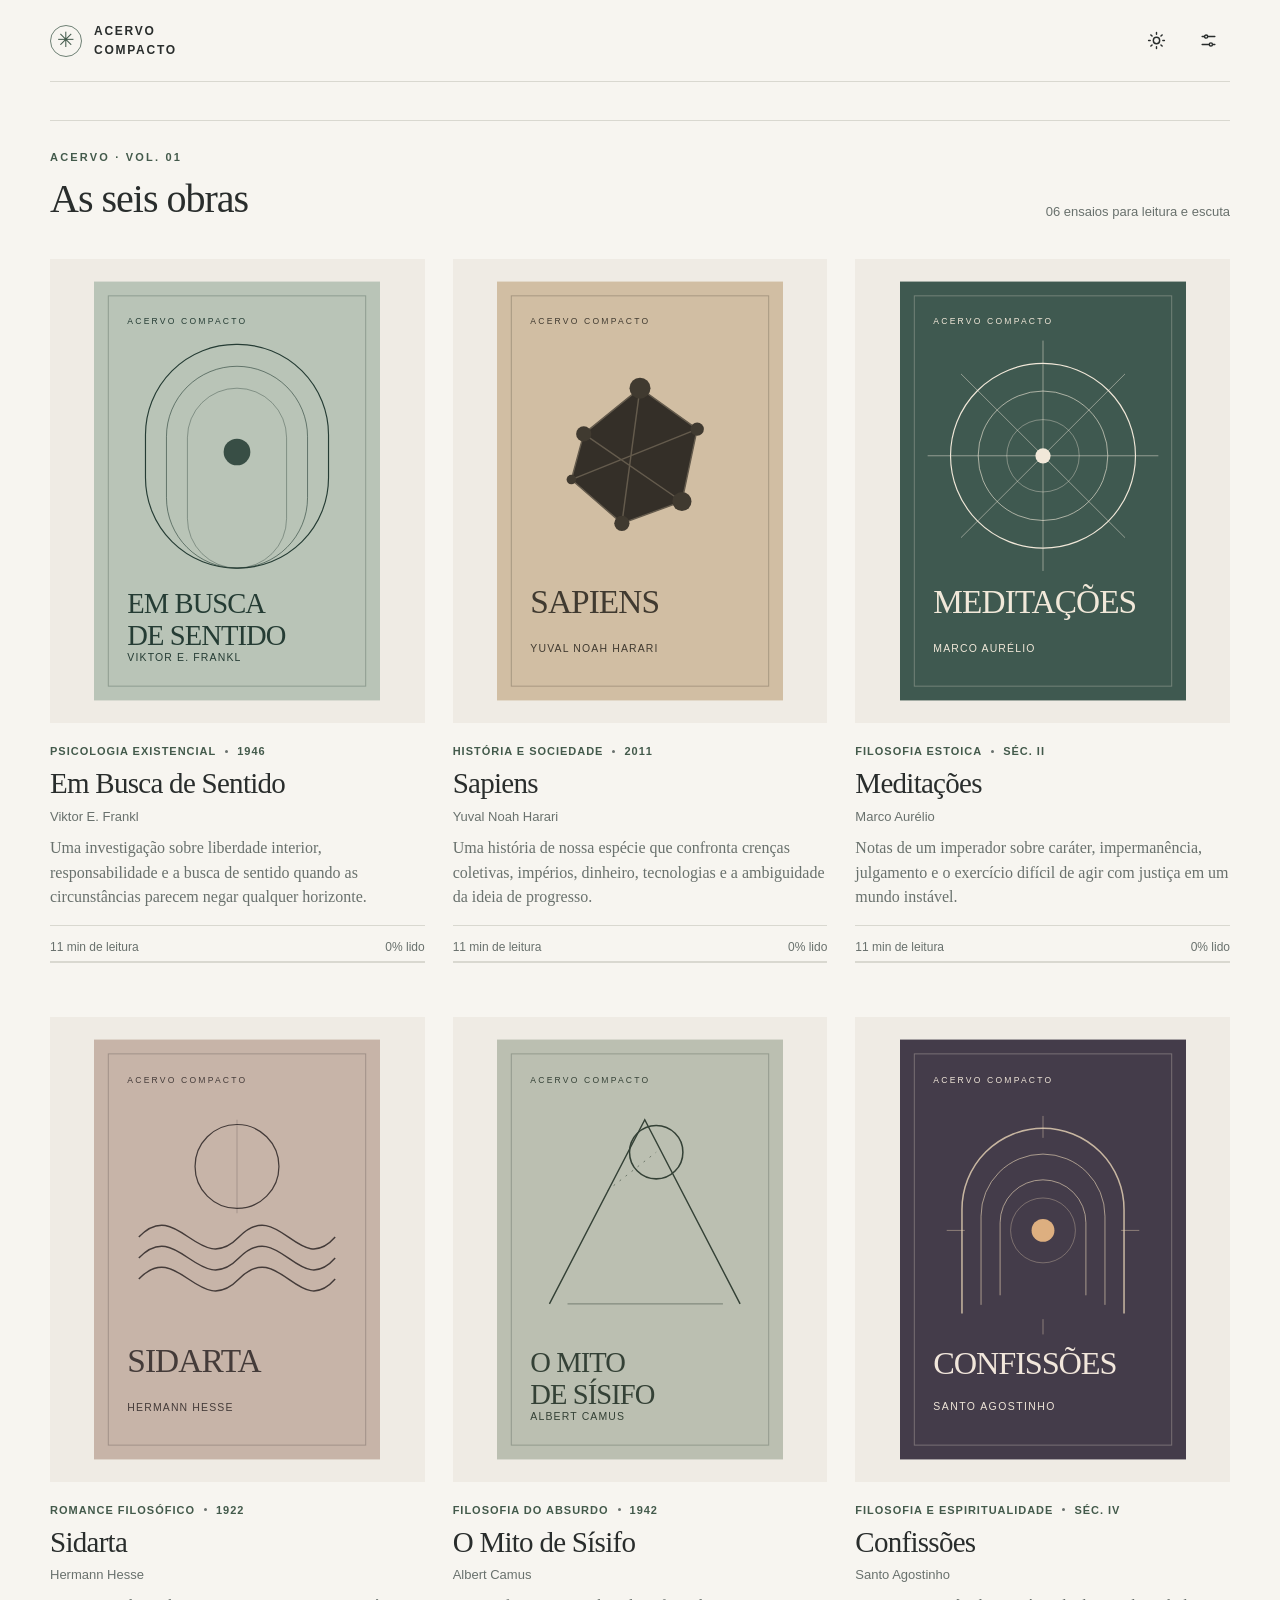
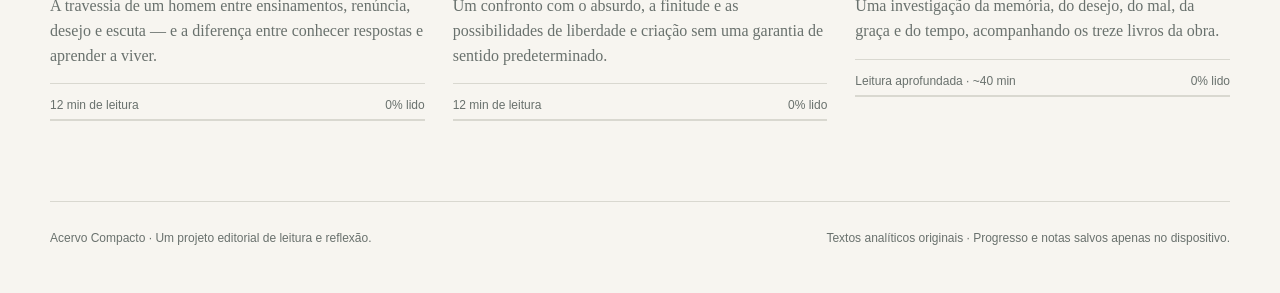
==== index.html @ a62e7714 "refactor(home): remover hero e destacar retomada de leitura" ====
<!DOCTYPE html><html lang="pt-BR"><head><meta charset="utf-8"><meta name="viewport" content="width=device-width,initial-scale=1"><meta name="color-scheme" content="light dark"><meta name="application-name" content="Acervo Compacto"><meta name="theme-color" content="#F7F5F0"><meta name="description" content="Acervo Compacto: resumos aprofundados de filosofia, psicologia e história, com narração neural e anotações pessoais."><title>Início · Acervo Compacto</title><link rel="icon" type="image/svg+xml" href="assets/images/favicon.svg"><link rel="stylesheet" href="assets/css/styles.css"><script>try{const t=JSON.parse(localStorage.getItem('biblioteca.existencia.v1.preferences')||'{}').theme;document.documentElement.dataset.theme=t==='dark'||(t!=='light'&&matchMedia('(prefers-color-scheme:dark)').matches)?'dark':'light'}catch(e){document.documentElement.dataset.theme=matchMedia('(prefers-color-scheme:dark)').matches?'dark':'light'}</script></head><body data-page="home"><a class="skip-link" href="#biblioteca">Ir para as obras</a><div class="storage-warning" role="status"></div><header class="topbar wrap ">
<a class="masthead" href="index.html" aria-label="Acervo Compacto — Início"><span class="brand-symbol" aria-hidden="true">✳</span><span class="brand-name">Acervo<br>Compacto</span></a>
<nav class="top-actions" aria-label="Ações gerais"><button type="button" class="icon-button" data-theme-toggle aria-label="Alternar tema" title="Alternar tema"><svg aria-hidden="true" viewBox="0 0 24 24" width="19" height="19" fill="none" stroke="currentColor" stroke-width="1.8" stroke-linecap="round" stroke-linejoin="round"><circle cx="12" cy="12" r="4"/><path d="M12 2v2m0 16v2M4.9 4.9l1.5 1.5m11.2 11.2 1.5 1.5M2 12h2m16 0h2M4.9 19.1l1.5-1.5M17.6 6.4l1.5-1.5"/></svg></button><button type="button" class="icon-button" data-open-settings aria-label="Preferências" title="Preferências"><svg aria-hidden="true" viewBox="0 0 24 24" width="19" height="19" fill="none" stroke="currentColor" stroke-width="1.8" stroke-linecap="round" stroke-linejoin="round"><path d="M4 7h16M4 17h16"/><circle cx="9" cy="7" r="2" fill="var(--bg)"/><circle cx="15" cy="17" r="2" fill="var(--bg)"/></svg></button></nav></header><main class="wrap home-main"><div class="continue-banner" data-continue-banner><div class="continue-copy"><span class="eyebrow">Retome de onde parou</span><strong data-continue-title></strong><span data-continue-percent></span></div><a href="index.html">Continuar leitura →</a></div><section id="biblioteca" aria-labelledby="biblioteca-heading"><div class="library-head"><div><span class="eyebrow">Acervo · Vol. 01</span><h1 id="biblioteca-heading" class="section-title">As seis obras</h1></div><span class="library-count">06 ensaios para leitura e escuta</span></div><div class="books-grid"><article class="book-card" data-book-card="em-busca-de-sentido"><a class="book-link" href="livros/em-busca-de-sentido/index.html"><div class="cover-frame"><img src="assets/images/em-busca-de-sentido.svg" alt="Representação editorial original de Em Busca de Sentido" loading="lazy" width="300" height="440"></div><div class="card-meta"><span>Psicologia existencial</span><span class="dot"></span><span>1946</span></div><h3>Em Busca de Sentido</h3><p class="book-author">Viktor E. Frankl</p><p class="book-desc">Uma investigação sobre liberdade interior, responsabilidade e a busca de sentido quando as circunstâncias parecem negar qualquer horizonte.</p></a><div class="book-footer"><span>11 min de leitura</span><span data-progress-label>0% lido</span></div><div class="progress-track" aria-hidden="true"><div class="progress-fill" data-progress-fill></div></div></article><article class="book-card" data-book-card="sapiens"><a class="book-link" href="livros/sapiens/index.html"><div class="cover-frame"><img src="assets/images/sapiens.svg" alt="Representação editorial original de Sapiens" loading="lazy" width="300" height="440"></div><div class="card-meta"><span>História e sociedade</span><span class="dot"></span><span>2011</span></div><h3>Sapiens</h3><p class="book-author">Yuval Noah Harari</p><p class="book-desc">Uma história de nossa espécie que confronta crenças coletivas, impérios, dinheiro, tecnologias e a ambiguidade da ideia de progresso.</p></a><div class="book-footer"><span>11 min de leitura</span><span data-progress-label>0% lido</span></div><div class="progress-track" aria-hidden="true"><div class="progress-fill" data-progress-fill></div></div></article><article class="book-card" data-book-card="meditacoes"><a class="book-link" href="livros/meditacoes/index.html"><div class="cover-frame"><img src="assets/images/meditacoes.svg" alt="Representação editorial original de Meditações" loading="lazy" width="300" height="440"></div><div class="card-meta"><span>Filosofia estoica</span><span class="dot"></span><span>séc. II</span></div><h3>Meditações</h3><p class="book-author">Marco Aurélio</p><p class="book-desc">Notas de um imperador sobre caráter, impermanência, julgamento e o exercício difícil de agir com justiça em um mundo instável.</p></a><div class="book-footer"><span>11 min de leitura</span><span data-progress-label>0% lido</span></div><div class="progress-track" aria-hidden="true"><div class="progress-fill" data-progress-fill></div></div></article><article class="book-card" data-book-card="sidarta"><a class="book-link" href="livros/sidarta/index.html"><div class="cover-frame"><img src="assets/images/sidarta.svg" alt="Representação editorial original de Sidarta" loading="lazy" width="300" height="440"></div><div class="card-meta"><span>Romance filosófico</span><span class="dot"></span><span>1922</span></div><h3>Sidarta</h3><p class="book-author">Hermann Hesse</p><p class="book-desc">A travessia de um homem entre ensinamentos, renúncia, desejo e escuta — e a diferença entre conhecer respostas e aprender a viver.</p></a><div class="book-footer"><span>12 min de leitura</span><span data-progress-label>0% lido</span></div><div class="progress-track" aria-hidden="true"><div class="progress-fill" data-progress-fill></div></div></article><article class="book-card" data-book-card="o-mito-de-sisifo"><a class="book-link" href="livros/o-mito-de-sisifo/index.html"><div class="cover-frame"><img src="assets/images/o-mito-de-sisifo.svg" alt="Representação editorial original de O Mito de Sísifo" loading="lazy" width="300" height="440"></div><div class="card-meta"><span>Filosofia do absurdo</span><span class="dot"></span><span>1942</span></div><h3>O Mito de Sísifo</h3><p class="book-author">Albert Camus</p><p class="book-desc">Um confronto com o absurdo, a finitude e as possibilidades de liberdade e criação sem uma garantia de sentido predeterminado.</p></a><div class="book-footer"><span>12 min de leitura</span><span data-progress-label>0% lido</span></div><div class="progress-track" aria-hidden="true"><div class="progress-fill" data-progress-fill></div></div></article><article class="book-card" data-book-card="confissoes"><a class="book-link" href="livros/confissoes/index.html"><div class="cover-frame"><img src="assets/images/confissoes.svg" alt="Capa editorial original de Confissões, de Santo Agostinho" loading="lazy" width="300" height="440"></div><div class="card-meta"><span>Filosofia e espiritualidade</span><span class="dot"></span><span>séc. IV</span></div><h3>Confissões</h3><p class="book-author">Santo Agostinho</p><p class="book-desc">Uma investigação da memória, do desejo, do mal, da graça e do tempo, acompanhando os treze livros da obra.</p></a><div class="book-footer"><span>Leitura aprofundada · ~40 min</span><span data-progress-label>0% lido</span></div><div class="progress-track" aria-hidden="true"><div class="progress-fill" data-progress-fill></div></div></article></div></section></main><footer class="site-footer wrap"><span>Acervo Compacto · Um projeto editorial de leitura e reflexão.</span><span>Textos analíticos originais · Progresso e notas salvos apenas no dispositivo.</span></footer><dialog id="settings-dialog" class="settings-dialog" aria-labelledby="settings-title"><div class="dialog-content">
<div class="dialog-head"><div><span class="eyebrow">Seu espaço de leitura</span><h2 id="settings-title">Preferências</h2></div><button class="icon-button" type="button" aria-label="Fechar preferências" data-close-settings><svg aria-hidden="true" viewBox="0 0 24 24" width="19" height="19" fill="none" stroke="currentColor" stroke-width="1.8" stroke-linecap="round" stroke-linejoin="round"><path d="M6 6l12 12M18 6 6 18"/></svg></button></div>
<div class="settings-row"><div><div class="setting-name">Aparência</div><div class="setting-help">Usar o tema do dispositivo ou escolher manualmente.</div></div><div class="segmented" aria-label="Tema"><button type="button" data-theme-choice="light" aria-pressed="false" title="Claro">☼</button><button type="button" data-theme-choice="dark" aria-pressed="false" title="Escuro">☾</button><button type="button" data-theme-choice="auto" aria-pressed="false" title="Automático">Auto</button></div></div>
<div class="settings-row"><div><div class="setting-name">Tamanho da leitura</div><div class="setting-help">Entre 16 e 26 pixels.</div></div><div class="tool-group"><button class="tool-button" type="button" data-font-down aria-label="Diminuir fonte">A−</button><span class="tool-label" data-font-current>18 px</span><button class="tool-button" type="button" data-font-up aria-label="Aumentar fonte">A+</button></div></div>
<p class="settings-footer">Progresso, notas e escolhas ficam apenas neste navegador. Não há conta, sincronização ou rastreamento.</p>
</div></dialog><div class="toast-host" aria-live="polite"></div><script type="module" src="assets/js/main.js"></script></body></html>
---- assets/css/styles.css ----
/* Biblioteca da Existência · estilos locais, sem dependências */
:root{color-scheme:light;--bg:#F7F5F0;--surface:#EFEBE4;--text:#292D2C;--muted:#69716D;--accent:#6F8175;--accent-strong:#435A4B;--line:#D9D8D0;--paper:#FBFAF7;--reader-font-size:18px;--reading-width:720px;--ui:'Inter',-apple-system,BlinkMacSystemFont,'Segoe UI',sans-serif;--serif:'Source Serif 4',Iowan Old Style,Palatino Linotype,'Book Antiqua',Georgia,serif;--safe-bottom:env(safe-area-inset-bottom,0px)}
:root[data-theme='dark']{color-scheme:dark;--bg:#1D2221;--surface:#292F2D;--text:#E6E3DC;--muted:#A4AEA8;--accent:#A3B9AA;--accent-strong:#C0D1C5;--line:#3B4541;--paper:#252B29}
*,*::before,*::after{box-sizing:border-box}html{scroll-behavior:smooth;scroll-padding-top:88px}body{margin:0;background:var(--bg);color:var(--text);font-family:var(--ui);-webkit-font-smoothing:antialiased;min-height:100vh}button,input,select,textarea{font:inherit}button{cursor:pointer}a{color:inherit}button:disabled{opacity:.38;cursor:not-allowed}::selection{background:color-mix(in srgb,var(--accent) 34%,transparent)}:focus-visible{outline:3px solid var(--accent-strong);outline-offset:3px}button:focus:not(:focus-visible),a:focus:not(:focus-visible){outline:none}svg{display:block;max-width:100%}
.skip-link{position:absolute;top:-100px;left:16px;z-index:50;background:var(--text);color:var(--bg);padding:12px 16px}.skip-link:focus{top:12px}
.wrap{width:min(1180px,calc(100% - 64px));margin:0 auto}.topbar{height:82px;border-bottom:1px solid var(--line);display:flex;align-items:center;justify-content:space-between;gap:18px}.masthead{display:inline-flex;align-items:center;gap:12px;text-decoration:none;min-width:0}.brand-symbol{width:32px;height:32px;border:1px solid var(--accent);border-radius:50%;display:grid;place-items:center;color:var(--accent-strong);font:normal 21px/1 var(--serif);flex:none}.brand-name{font-size:12px;font-weight:650;letter-spacing:.145em;line-height:1.55;text-transform:uppercase}.top-actions{display:flex;align-items:center;gap:9px}.icon-button,.text-button{border:1px solid transparent;background:transparent;color:var(--text);border-radius:4px;display:inline-flex;align-items:center;justify-content:center;gap:7px;min-height:42px;padding:8px 11px}.icon-button:hover,.text-button:hover{background:var(--surface)}.icon-button svg,.text-button svg{width:19px;height:19px;stroke:currentColor;fill:none;stroke-width:1.8;stroke-linecap:round;stroke-linejoin:round}.text-button{font-size:13px;text-decoration:none}.sr-only{position:absolute;width:1px;height:1px;padding:0;margin:-1px;overflow:hidden;clip:rect(0,0,0,0);white-space:nowrap;border:0}
.eyebrow{display:inline-block;color:var(--accent-strong);font-size:11px;line-height:1.4;text-transform:uppercase;letter-spacing:.2em;font-weight:700}.home-main{padding-top:38px}.library-head{display:flex;align-items:end;justify-content:space-between;gap:20px;border-top:1px solid var(--line);padding-top:26px;margin-bottom:36px}.section-title{font:400 40px/1.16 var(--serif);letter-spacing:-.025em;margin:11px 0 0}.library-count{color:var(--muted);font-size:13px;padding-bottom:4px}.books-grid{display:grid;grid-template-columns:repeat(3,minmax(0,1fr));gap:54px 28px;padding-bottom:80px}.book-card{min-width:0}.book-link{display:block;text-decoration:none}.cover-frame{aspect-ratio:5/6.2;background:var(--surface);padding:22px;overflow:hidden}.cover-frame img{width:100%;height:100%;object-fit:contain;transition:transform .28s ease}.book-link:hover .cover-frame img{transform:translateY(-4px)}.card-meta{display:flex;align-items:center;gap:9px;flex-wrap:wrap;color:var(--accent-strong);font-size:11px;letter-spacing:.09em;text-transform:uppercase;font-weight:650;margin:22px 0 9px}.card-meta .dot{width:3px;height:3px;border-radius:50%;background:var(--muted)}.book-card h3{font:400 29px/1.22 var(--serif);letter-spacing:-.025em;margin:0 0 7px}.book-author{font-size:13px;color:var(--muted);margin:0 0 12px}.book-desc{font:400 16px/1.55 var(--serif);color:var(--muted);margin:0 0 15px}.book-footer{display:flex;align-items:center;justify-content:space-between;gap:12px;padding-top:14px;border-top:1px solid var(--line);font-size:12px;color:var(--muted)}.progress-track{height:2px;background:var(--line);width:100%;margin:7px 0 0;overflow:hidden}.progress-fill{height:100%;width:0;background:var(--accent-strong);transition:width .15s linear}.continue-banner{display:none;align-items:center;gap:18px;background:var(--surface);padding:18px 20px;margin-bottom:48px;border-left:2px solid var(--accent)}.continue-banner.show{display:flex}.continue-copy{flex:1;font-size:13px;line-height:1.5}.continue-copy strong{display:block;font-weight:650;font-size:14px}.continue-banner a,.small-link{color:var(--accent-strong);font-size:12px;font-weight:700;text-decoration:none;border-bottom:1px solid currentColor;padding-bottom:3px}.continue-banner a:hover,.small-link:hover{color:var(--text)}.site-footer{border-top:1px solid var(--line);padding:26px 0 44px;display:flex;justify-content:space-between;gap:20px;color:var(--muted);font-size:12px;line-height:1.7}
/* Reader */
.reading-meter{position:fixed;top:0;left:0;width:100%;height:3px;background:transparent;z-index:40;pointer-events:none}.reading-meter>span{height:100%;width:0;display:block;background:var(--accent-strong)}.reader-header{height:75px}.reader-shell{display:grid;grid-template-columns:minmax(190px,220px) minmax(0,720px) minmax(120px,158px);gap:clamp(20px,2.3vw,35px);justify-content:space-between;align-items:start;padding-top:56px}.reader-sidebar{grid-column:1;grid-row:1;position:sticky;top:42px;max-height:calc(100vh - 80px);overflow:auto;padding-right:12px;scrollbar-width:thin}.toc-title{font-weight:700;text-transform:uppercase;color:var(--muted);letter-spacing:.15em;font-size:10px;margin:0 0 17px}.toc-list{list-style:none;margin:0;padding:0;border-left:1px solid var(--line)}.toc-list a{display:block;text-decoration:none;color:var(--muted);font-size:12px;line-height:1.5;padding:9px 10px 9px 15px;margin-left:-1px;border-left:2px solid transparent;transition:color .15s,border-color .15s}.toc-list a:hover,.toc-list a[aria-current='location']{color:var(--text);border-left-color:var(--accent-strong)}.chapter-no{opacity:.65;margin-right:7px}.reader-tools{grid-column:3;grid-row:1;position:sticky;top:40px;display:grid;gap:18px;justify-items:stretch}.tool-group{display:flex;align-items:center;justify-content:space-between;gap:8px}.tool-label{color:var(--muted);font-size:11px;letter-spacing:.08em;text-transform:uppercase}.tool-button{border:1px solid var(--line);background:transparent;border-radius:4px;color:var(--text);min-width:42px;min-height:40px;font-size:13px}.tool-button:hover{background:var(--surface)}.tool-button:disabled{opacity:.3}.tool-note{color:var(--muted);font-size:11px;line-height:1.6}.reader-main{grid-column:2;grid-row:1;min-width:0}.book-intro{border-bottom:1px solid var(--line);padding:6px 0 55px;margin-bottom:65px}.book-intro .eyebrow{margin-bottom:23px}.book-intro h1{font:400 clamp(48px,5.2vw,77px)/1.08 var(--serif);letter-spacing:-.046em;margin:0 0 22px}.book-intro .subtitle{font:italic 24px/1.5 var(--serif);color:var(--accent-strong);margin:0 0 25px}.intro-meta{display:flex;gap:17px;flex-wrap:wrap;color:var(--muted);font-size:12px}.intro-meta span+span:before{content:'·';margin-right:17px;color:var(--accent)}.intro-lede{font:400 20px/1.77 var(--serif);margin:32px 0 0;max-width:650px}.resume-alert{display:none;align-items:center;gap:11px;flex-wrap:wrap;margin-top:28px;padding:12px 14px;border:1px solid var(--line);color:var(--muted);font-size:12px}.resume-alert.show{display:flex}.resume-alert strong{color:var(--text)}.mobile-toc{display:none;margin:0 0 46px;border:1px solid var(--line);background:var(--paper)}.mobile-toc summary{cursor:pointer;padding:15px 17px;font-size:13px;font-weight:600}.mobile-toc .toc-list{margin:0 16px 17px}.reading-section{scroll-margin-top:75px;margin:0 0 75px}.reading-section .section-top{display:flex;align-items:center;gap:15px;margin-bottom:19px}.section-index{font:500 11px var(--ui);color:var(--accent-strong);letter-spacing:.1em}.section-rule{height:1px;background:var(--line);flex:1}.reading-section h2{font:400 clamp(31px,4vw,43px)/1.18 var(--serif);letter-spacing:-.035em;margin:0 0 27px}.reading-body{font:400 var(--reader-font-size)/1.77 var(--serif);overflow-wrap:break-word}.reading-body p{margin:0 0 1.48em}.reading-body em{font-style:italic}.reading-body strong{font-weight:700}.reading-body ul,.reading-body ol{padding-left:1.25em;margin:0 0 1.6em}.reading-body li{margin:0 0 .85em;padding-left:.18em}.reading-body blockquote{margin:28px 0;padding:4px 0 4px 19px;border-left:2px solid var(--accent);font-style:italic;color:var(--muted)}.reading-body .takeaway{padding:24px 26px;background:var(--surface);margin:30px 0 0;border-left:2px solid var(--accent);font-style:italic}.reading-body [data-readable].spoken{background:color-mix(in srgb,var(--accent) 15%,transparent);border-radius:3px;box-decoration-break:clone;-webkit-box-decoration-break:clone}.reading-body [data-readable]{transition:background .15s}.reading-body .reflection-kicker{font:700 11px/1.5 var(--ui);letter-spacing:.12em;text-transform:uppercase;color:var(--accent-strong)}.reading-body .qa-list li{padding-bottom:.5em;border-bottom:1px solid var(--line)}.reading-body .ideas-list li::marker{color:var(--accent-strong)}.section-nav{display:flex;align-items:center;justify-content:space-between;gap:14px;border-top:1px solid var(--line);padding:16px 0;font-size:13px}.section-nav a{color:var(--accent-strong);text-decoration:none;max-width:48%;line-height:1.6}.section-nav a:hover{text-decoration:underline}.section-nav a:last-child{text-align:right;margin-left:auto}.reflections{background:var(--surface);padding:24px 28px;margin:30px 0 50px}.reflections label{display:block;font-weight:700;font-size:14px;margin-bottom:6px}.reflections p{font-size:12px;color:var(--muted);line-height:1.65;margin:0 0 15px}.reflections textarea{width:100%;min-height:190px;resize:vertical;padding:15px;color:var(--text);background:var(--paper);border:1px solid var(--line);font:400 16px/1.6 var(--serif)}.notes-footer{display:flex;justify-content:space-between;align-items:center;gap:12px;margin-top:11px;color:var(--muted);font-size:11px}.notes-footer button{border:0;background:transparent;color:var(--accent-strong);font-weight:700;padding:6px 0}.reader-end{padding:0 0 120px}.reader-end a{font-size:13px;color:var(--accent-strong)}
/* Player */
.audio-player{display:none;position:fixed;z-index:35;left:0;right:0;bottom:0;background:var(--paper);border-top:1px solid var(--line);box-shadow:0 -7px 28px #0000000c;padding:13px max(30px,calc((100vw - 1180px)/2)) calc(13px + var(--safe-bottom))}.audio-player.active{display:block}.player-layout{display:grid;grid-template-columns:minmax(190px,1fr) auto minmax(235px,1fr);gap:24px;align-items:center}.player-info{min-width:0}.player-book{font-size:12px;font-weight:700;overflow:hidden;text-overflow:ellipsis;white-space:nowrap}.player-chapter{font-size:11px;color:var(--muted);overflow:hidden;text-overflow:ellipsis;white-space:nowrap;margin-top:4px}.player-buttons{display:flex;align-items:center;gap:5px}.player-buttons button{min-width:39px;min-height:39px;border:1px solid transparent;background:transparent;color:var(--text);display:grid;place-items:center;border-radius:50%}.player-buttons button:hover{background:var(--surface)}.player-buttons button.primary{background:var(--accent-strong);color:var(--bg)}.player-buttons svg{width:19px;height:19px;fill:none;stroke:currentColor;stroke-width:1.8;stroke-linecap:round;stroke-linejoin:round}.player-controls{display:flex;align-items:center;justify-content:end;gap:10px}.player-controls select{max-width:160px;min-width:0;width:100%;height:35px;padding:4px 7px;border:1px solid var(--line);background:var(--bg);color:var(--text);border-radius:3px;font-size:11px}.player-controls label{font-size:11px;color:var(--muted)}.player-controls #speech-rate{width:75px;flex:none}.voice-message{color:var(--muted);font-size:12px;line-height:1.4;margin-top:8px;display:none}.voice-message:not(:empty){display:block}.speech-launch{display:flex;align-items:center;gap:9px;flex-wrap:wrap;margin:28px 0 0}.solid-action,.outline-action{display:inline-flex;align-items:center;justify-content:center;gap:8px;min-height:44px;border-radius:3px;padding:10px 16px;font-size:12px;letter-spacing:.025em;font-weight:650}.solid-action{background:var(--accent-strong);border:1px solid var(--accent-strong);color:var(--bg)}.solid-action:hover{filter:brightness(.93)}.outline-action{background:transparent;border:1px solid var(--line);color:var(--text)}.outline-action:hover{background:var(--surface)}.speech-launch .voice-hint{font-size:11px;color:var(--muted)}.reset-progress{font-size:12px;color:var(--muted);border:0;background:none;padding:8px 0;text-decoration:underline;text-decoration-color:var(--line);text-underline-offset:4px}
/* Modal, messages */
.settings-dialog{padding:0;width:min(430px,calc(100% - 30px));border:1px solid var(--line);background:var(--paper);color:var(--text);box-shadow:0 16px 70px #0004}.settings-dialog::backdrop{background:#1118}.dialog-content{padding:30px}.dialog-head{display:flex;justify-content:space-between;align-items:start;gap:15px;border-bottom:1px solid var(--line);padding-bottom:19px;margin-bottom:21px}.dialog-head h2{font:400 30px var(--serif);margin:6px 0 0}.settings-row{padding:12px 0;display:flex;align-items:center;justify-content:space-between;gap:12px;border-bottom:1px solid var(--line)}.settings-row .setting-name{font-size:13px;font-weight:600}.settings-row .setting-help{font-size:11px;color:var(--muted);margin-top:5px;line-height:1.5}.segmented{display:flex;border:1px solid var(--line);padding:2px;border-radius:3px}.segmented button{border:0;background:transparent;color:var(--muted);min-width:38px;padding:8px;font-size:12px}.segmented button[aria-pressed='true']{background:var(--accent-strong);color:var(--bg)}.settings-footer{font-size:11px;line-height:1.6;color:var(--muted);margin:18px 0 0}.toast{position:fixed;bottom:20px;left:50%;transform:translateX(-50%);background:var(--text);color:var(--bg);padding:12px 17px;font-size:12px;z-index:60;box-shadow:0 5px 16px #0002;max-width:calc(100% - 30px)}body:has(.audio-player.active) .toast{bottom:120px}.storage-warning{display:none;background:var(--surface);border-bottom:1px solid var(--line);padding:9px 24px;text-align:center;font-size:12px;color:var(--text)}.storage-warning.show{display:block}
@media(max-width:1120px){.reader-shell{grid-template-columns:192px minmax(0,720px);gap:32px}.reader-tools{grid-column:2;grid-row:1;position:static;display:flex;align-items:center;justify-content:space-between;border-bottom:1px solid var(--line);padding-bottom:14px;margin-top:-20px}.reader-main{grid-column:2;grid-row:2}.reader-sidebar{grid-column:1;grid-row:2}.tool-group{justify-content:start}.tool-note{display:none}.player-layout{grid-template-columns:minmax(130px,1fr) auto minmax(190px,1fr)}}
@media(max-width:780px){.home-main{padding-top:26px}.wrap{width:min(100% - 36px,610px)}.topbar{height:72px}.library-head{margin-bottom:23px}.books-grid{grid-template-columns:repeat(2,minmax(0,1fr));gap:40px 18px}.cover-frame{padding:13px}.book-card h3{font-size:24px}.book-desc{font-size:15px}.reader-shell{display:block;padding-top:25px}.reader-sidebar{display:none}.reader-tools{margin:0 0 40px;display:flex;justify-content:space-between;flex-wrap:wrap}.reader-main{display:block}.mobile-toc{display:block}.book-intro{margin-bottom:43px;padding-bottom:43px}.reading-section{margin-bottom:57px}.site-footer{padding-bottom:105px}.player-layout{grid-template-columns:1fr auto;gap:8px 15px}.player-controls{grid-column:1/-1;justify-content:start}.audio-player{padding:10px 18px calc(11px + var(--safe-bottom))}.voice-message{margin:6px 0 0}.reader-end{padding-bottom:220px}}
@media(max-width:500px){.brand-name{font-size:10px}.top-actions{gap:0}.hide-small{display:none}.books-grid{grid-template-columns:1fr;gap:35px}.cover-frame{aspect-ratio:1.3;padding:16px}.cover-frame img{object-fit:contain}.book-footer{margin-top:6px}.book-card h3{font-size:28px}.book-desc{max-width:450px}.section-title{font-size:33px}.library-count{font-size:11px}.continue-banner{align-items:start}.reader-tools{justify-content:start;gap:12px}.book-intro h1{font-size:51px}.book-intro .subtitle{font-size:21px}.intro-lede{font-size:19px}.reading-section h2{font-size:32px}.reflections{padding:18px 17px}.player-info{min-width:0}.player-buttons{gap:0}.player-buttons button{min-width:36px;min-height:36px}.player-controls{flex-wrap:wrap;gap:7px}.audio-player{padding:9px 12px calc(10px + var(--safe-bottom))}.site-footer{display:block}.site-footer span{display:block;margin-bottom:7px}}
@media(prefers-reduced-motion:reduce){html{scroll-behavior:auto}*,*::before,*::after{scroll-behavior:auto!important;transition:none!important;animation:none!important}}

/* Player neural: posição temporal exata de MP3 (não da Web Speech API). */
.audio-position{display:flex;align-items:center;gap:12px;margin-top:7px;min-width:0}
.audio-position input[type=range]{flex:1;min-width:0;accent-color:var(--accent-strong);height:20px;cursor:pointer}
.audio-position input[type=range]:disabled{cursor:default;opacity:.45}
.audio-time{font:500 11px/1.4 var(--ui);color:var(--muted);font-variant-numeric:tabular-nums;min-width:33px;text-align:center}
body:has(.audio-player.active) .reader-end{padding-bottom:100px}
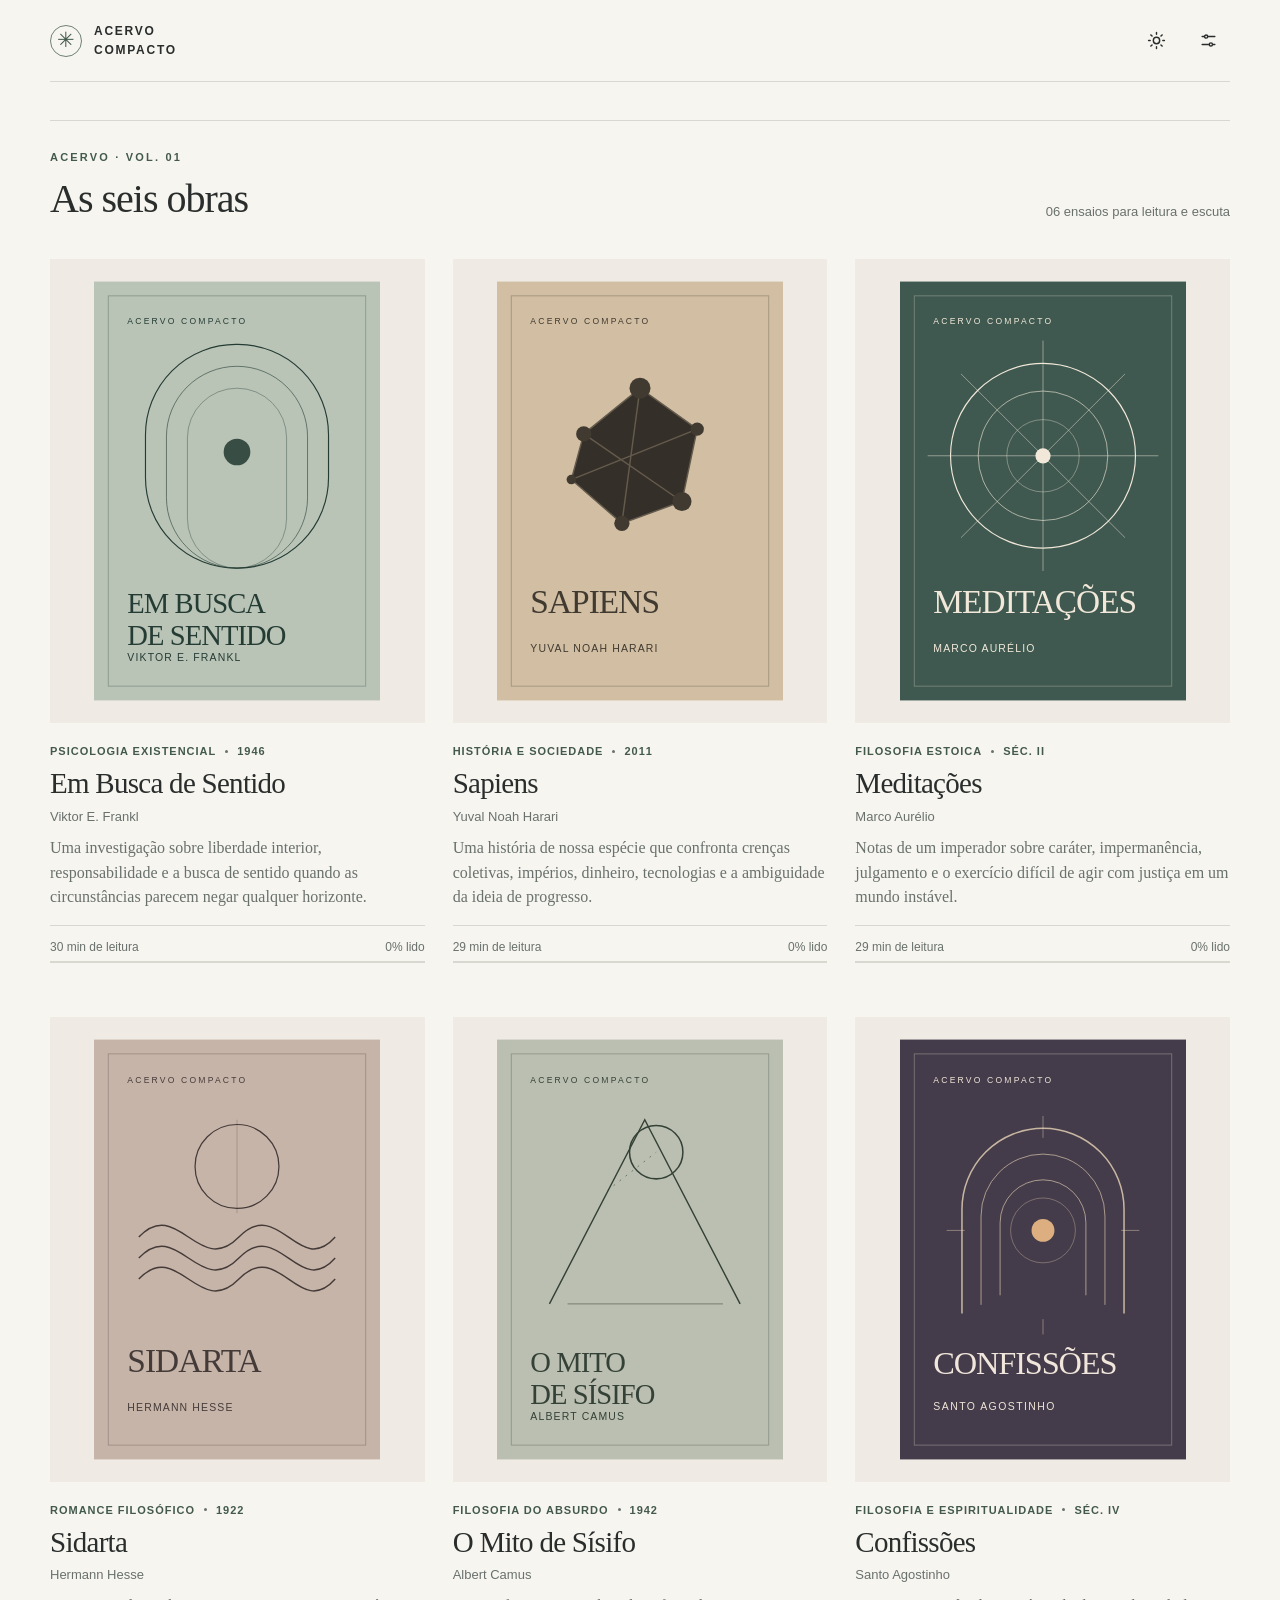
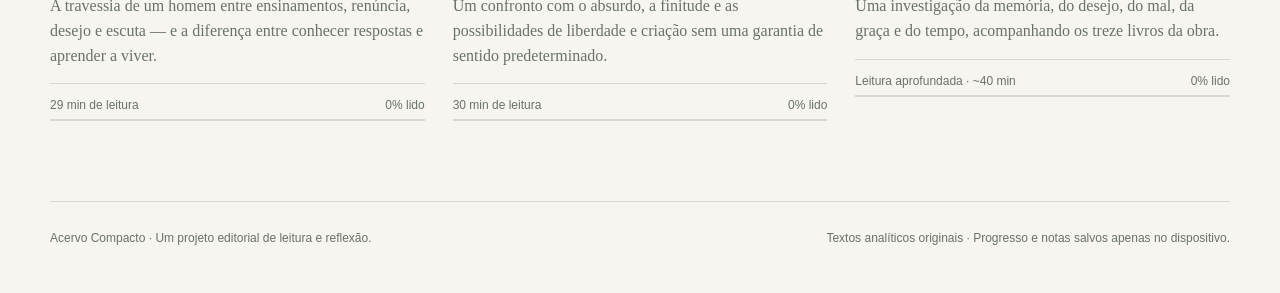
==== commit 3dca1772: "docs(leitura): revisar referências, sumários, testes e duração dos cinco estudos" ====
--- a/index.html
+++ b/index.html
@@ -1,6 +1,6 @@
 <!DOCTYPE html><html lang="pt-BR"><head><meta charset="utf-8"><meta name="viewport" content="width=device-width,initial-scale=1"><meta name="color-scheme" content="light dark"><meta name="application-name" content="Acervo Compacto"><meta name="theme-color" content="#F7F5F0"><meta name="description" content="Acervo Compacto: resumos aprofundados de filosofia, psicologia e história, com narração neural e anotações pessoais."><title>Início · Acervo Compacto</title><link rel="icon" type="image/svg+xml" href="assets/images/favicon.svg"><link rel="stylesheet" href="assets/css/styles.css"><script>try{const t=JSON.parse(localStorage.getItem('biblioteca.existencia.v1.preferences')||'{}').theme;document.documentElement.dataset.theme=t==='dark'||(t!=='light'&&matchMedia('(prefers-color-scheme:dark)').matches)?'dark':'light'}catch(e){document.documentElement.dataset.theme=matchMedia('(prefers-color-scheme:dark)').matches?'dark':'light'}</script></head><body data-page="home"><a class="skip-link" href="#biblioteca">Ir para as obras</a><div class="storage-warning" role="status"></div><header class="topbar wrap ">
 <a class="masthead" href="index.html" aria-label="Acervo Compacto — Início"><span class="brand-symbol" aria-hidden="true">✳</span><span class="brand-name">Acervo<br>Compacto</span></a>
-<nav class="top-actions" aria-label="Ações gerais"><button type="button" class="icon-button" data-theme-toggle aria-label="Alternar tema" title="Alternar tema"><svg aria-hidden="true" viewBox="0 0 24 24" width="19" height="19" fill="none" stroke="currentColor" stroke-width="1.8" stroke-linecap="round" stroke-linejoin="round"><circle cx="12" cy="12" r="4"/><path d="M12 2v2m0 16v2M4.9 4.9l1.5 1.5m11.2 11.2 1.5 1.5M2 12h2m16 0h2M4.9 19.1l1.5-1.5M17.6 6.4l1.5-1.5"/></svg></button><button type="button" class="icon-button" data-open-settings aria-label="Preferências" title="Preferências"><svg aria-hidden="true" viewBox="0 0 24 24" width="19" height="19" fill="none" stroke="currentColor" stroke-width="1.8" stroke-linecap="round" stroke-linejoin="round"><path d="M4 7h16M4 17h16"/><circle cx="9" cy="7" r="2" fill="var(--bg)"/><circle cx="15" cy="17" r="2" fill="var(--bg)"/></svg></button></nav></header><main class="wrap home-main"><div class="continue-banner" data-continue-banner><div class="continue-copy"><span class="eyebrow">Retome de onde parou</span><strong data-continue-title></strong><span data-continue-percent></span></div><a href="index.html">Continuar leitura →</a></div><section id="biblioteca" aria-labelledby="biblioteca-heading"><div class="library-head"><div><span class="eyebrow">Acervo · Vol. 01</span><h1 id="biblioteca-heading" class="section-title">As seis obras</h1></div><span class="library-count">06 ensaios para leitura e escuta</span></div><div class="books-grid"><article class="book-card" data-book-card="em-busca-de-sentido"><a class="book-link" href="livros/em-busca-de-sentido/index.html"><div class="cover-frame"><img src="assets/images/em-busca-de-sentido.svg" alt="Representação editorial original de Em Busca de Sentido" loading="lazy" width="300" height="440"></div><div class="card-meta"><span>Psicologia existencial</span><span class="dot"></span><span>1946</span></div><h3>Em Busca de Sentido</h3><p class="book-author">Viktor E. Frankl</p><p class="book-desc">Uma investigação sobre liberdade interior, responsabilidade e a busca de sentido quando as circunstâncias parecem negar qualquer horizonte.</p></a><div class="book-footer"><span>11 min de leitura</span><span data-progress-label>0% lido</span></div><div class="progress-track" aria-hidden="true"><div class="progress-fill" data-progress-fill></div></div></article><article class="book-card" data-book-card="sapiens"><a class="book-link" href="livros/sapiens/index.html"><div class="cover-frame"><img src="assets/images/sapiens.svg" alt="Representação editorial original de Sapiens" loading="lazy" width="300" height="440"></div><div class="card-meta"><span>História e sociedade</span><span class="dot"></span><span>2011</span></div><h3>Sapiens</h3><p class="book-author">Yuval Noah Harari</p><p class="book-desc">Uma história de nossa espécie que confronta crenças coletivas, impérios, dinheiro, tecnologias e a ambiguidade da ideia de progresso.</p></a><div class="book-footer"><span>11 min de leitura</span><span data-progress-label>0% lido</span></div><div class="progress-track" aria-hidden="true"><div class="progress-fill" data-progress-fill></div></div></article><article class="book-card" data-book-card="meditacoes"><a class="book-link" href="livros/meditacoes/index.html"><div class="cover-frame"><img src="assets/images/meditacoes.svg" alt="Representação editorial original de Meditações" loading="lazy" width="300" height="440"></div><div class="card-meta"><span>Filosofia estoica</span><span class="dot"></span><span>séc. II</span></div><h3>Meditações</h3><p class="book-author">Marco Aurélio</p><p class="book-desc">Notas de um imperador sobre caráter, impermanência, julgamento e o exercício difícil de agir com justiça em um mundo instável.</p></a><div class="book-footer"><span>11 min de leitura</span><span data-progress-label>0% lido</span></div><div class="progress-track" aria-hidden="true"><div class="progress-fill" data-progress-fill></div></div></article><article class="book-card" data-book-card="sidarta"><a class="book-link" href="livros/sidarta/index.html"><div class="cover-frame"><img src="assets/images/sidarta.svg" alt="Representação editorial original de Sidarta" loading="lazy" width="300" height="440"></div><div class="card-meta"><span>Romance filosófico</span><span class="dot"></span><span>1922</span></div><h3>Sidarta</h3><p class="book-author">Hermann Hesse</p><p class="book-desc">A travessia de um homem entre ensinamentos, renúncia, desejo e escuta — e a diferença entre conhecer respostas e aprender a viver.</p></a><div class="book-footer"><span>12 min de leitura</span><span data-progress-label>0% lido</span></div><div class="progress-track" aria-hidden="true"><div class="progress-fill" data-progress-fill></div></div></article><article class="book-card" data-book-card="o-mito-de-sisifo"><a class="book-link" href="livros/o-mito-de-sisifo/index.html"><div class="cover-frame"><img src="assets/images/o-mito-de-sisifo.svg" alt="Representação editorial original de O Mito de Sísifo" loading="lazy" width="300" height="440"></div><div class="card-meta"><span>Filosofia do absurdo</span><span class="dot"></span><span>1942</span></div><h3>O Mito de Sísifo</h3><p class="book-author">Albert Camus</p><p class="book-desc">Um confronto com o absurdo, a finitude e as possibilidades de liberdade e criação sem uma garantia de sentido predeterminado.</p></a><div class="book-footer"><span>12 min de leitura</span><span data-progress-label>0% lido</span></div><div class="progress-track" aria-hidden="true"><div class="progress-fill" data-progress-fill></div></div></article><article class="book-card" data-book-card="confissoes"><a class="book-link" href="livros/confissoes/index.html"><div class="cover-frame"><img src="assets/images/confissoes.svg" alt="Capa editorial original de Confissões, de Santo Agostinho" loading="lazy" width="300" height="440"></div><div class="card-meta"><span>Filosofia e espiritualidade</span><span class="dot"></span><span>séc. IV</span></div><h3>Confissões</h3><p class="book-author">Santo Agostinho</p><p class="book-desc">Uma investigação da memória, do desejo, do mal, da graça e do tempo, acompanhando os treze livros da obra.</p></a><div class="book-footer"><span>Leitura aprofundada · ~40 min</span><span data-progress-label>0% lido</span></div><div class="progress-track" aria-hidden="true"><div class="progress-fill" data-progress-fill></div></div></article></div></section></main><footer class="site-footer wrap"><span>Acervo Compacto · Um projeto editorial de leitura e reflexão.</span><span>Textos analíticos originais · Progresso e notas salvos apenas no dispositivo.</span></footer><dialog id="settings-dialog" class="settings-dialog" aria-labelledby="settings-title"><div class="dialog-content">
+<nav class="top-actions" aria-label="Ações gerais"><button type="button" class="icon-button" data-theme-toggle aria-label="Alternar tema" title="Alternar tema"><svg aria-hidden="true" viewBox="0 0 24 24" width="19" height="19" fill="none" stroke="currentColor" stroke-width="1.8" stroke-linecap="round" stroke-linejoin="round"><circle cx="12" cy="12" r="4"/><path d="M12 2v2m0 16v2M4.9 4.9l1.5 1.5m11.2 11.2 1.5 1.5M2 12h2m16 0h2M4.9 19.1l1.5-1.5M17.6 6.4l1.5-1.5"/></svg></button><button type="button" class="icon-button" data-open-settings aria-label="Preferências" title="Preferências"><svg aria-hidden="true" viewBox="0 0 24 24" width="19" height="19" fill="none" stroke="currentColor" stroke-width="1.8" stroke-linecap="round" stroke-linejoin="round"><path d="M4 7h16M4 17h16"/><circle cx="9" cy="7" r="2" fill="var(--bg)"/><circle cx="15" cy="17" r="2" fill="var(--bg)"/></svg></button></nav></header><main class="wrap home-main"><div class="continue-banner" data-continue-banner><div class="continue-copy"><span class="eyebrow">Retome de onde parou</span><strong data-continue-title></strong><span data-continue-percent></span></div><a href="index.html">Continuar leitura →</a></div><section id="biblioteca" aria-labelledby="biblioteca-heading"><div class="library-head"><div><span class="eyebrow">Acervo · Vol. 01</span><h1 id="biblioteca-heading" class="section-title">As seis obras</h1></div><span class="library-count">06 ensaios para leitura e escuta</span></div><div class="books-grid"><article class="book-card" data-book-card="em-busca-de-sentido"><a class="book-link" href="livros/em-busca-de-sentido/index.html"><div class="cover-frame"><img src="assets/images/em-busca-de-sentido.svg" alt="Representação editorial original de Em Busca de Sentido" loading="lazy" width="300" height="440"></div><div class="card-meta"><span>Psicologia existencial</span><span class="dot"></span><span>1946</span></div><h3>Em Busca de Sentido</h3><p class="book-author">Viktor E. Frankl</p><p class="book-desc">Uma investigação sobre liberdade interior, responsabilidade e a busca de sentido quando as circunstâncias parecem negar qualquer horizonte.</p></a><div class="book-footer"><span>30 min de leitura</span><span data-progress-label>0% lido</span></div><div class="progress-track" aria-hidden="true"><div class="progress-fill" data-progress-fill></div></div></article><article class="book-card" data-book-card="sapiens"><a class="book-link" href="livros/sapiens/index.html"><div class="cover-frame"><img src="assets/images/sapiens.svg" alt="Representação editorial original de Sapiens" loading="lazy" width="300" height="440"></div><div class="card-meta"><span>História e sociedade</span><span class="dot"></span><span>2011</span></div><h3>Sapiens</h3><p class="book-author">Yuval Noah Harari</p><p class="book-desc">Uma história de nossa espécie que confronta crenças coletivas, impérios, dinheiro, tecnologias e a ambiguidade da ideia de progresso.</p></a><div class="book-footer"><span>29 min de leitura</span><span data-progress-label>0% lido</span></div><div class="progress-track" aria-hidden="true"><div class="progress-fill" data-progress-fill></div></div></article><article class="book-card" data-book-card="meditacoes"><a class="book-link" href="livros/meditacoes/index.html"><div class="cover-frame"><img src="assets/images/meditacoes.svg" alt="Representação editorial original de Meditações" loading="lazy" width="300" height="440"></div><div class="card-meta"><span>Filosofia estoica</span><span class="dot"></span><span>séc. II</span></div><h3>Meditações</h3><p class="book-author">Marco Aurélio</p><p class="book-desc">Notas de um imperador sobre caráter, impermanência, julgamento e o exercício difícil de agir com justiça em um mundo instável.</p></a><div class="book-footer"><span>29 min de leitura</span><span data-progress-label>0% lido</span></div><div class="progress-track" aria-hidden="true"><div class="progress-fill" data-progress-fill></div></div></article><article class="book-card" data-book-card="sidarta"><a class="book-link" href="livros/sidarta/index.html"><div class="cover-frame"><img src="assets/images/sidarta.svg" alt="Representação editorial original de Sidarta" loading="lazy" width="300" height="440"></div><div class="card-meta"><span>Romance filosófico</span><span class="dot"></span><span>1922</span></div><h3>Sidarta</h3><p class="book-author">Hermann Hesse</p><p class="book-desc">A travessia de um homem entre ensinamentos, renúncia, desejo e escuta — e a diferença entre conhecer respostas e aprender a viver.</p></a><div class="book-footer"><span>29 min de leitura</span><span data-progress-label>0% lido</span></div><div class="progress-track" aria-hidden="true"><div class="progress-fill" data-progress-fill></div></div></article><article class="book-card" data-book-card="o-mito-de-sisifo"><a class="book-link" href="livros/o-mito-de-sisifo/index.html"><div class="cover-frame"><img src="assets/images/o-mito-de-sisifo.svg" alt="Representação editorial original de O Mito de Sísifo" loading="lazy" width="300" height="440"></div><div class="card-meta"><span>Filosofia do absurdo</span><span class="dot"></span><span>1942</span></div><h3>O Mito de Sísifo</h3><p class="book-author">Albert Camus</p><p class="book-desc">Um confronto com o absurdo, a finitude e as possibilidades de liberdade e criação sem uma garantia de sentido predeterminado.</p></a><div class="book-footer"><span>30 min de leitura</span><span data-progress-label>0% lido</span></div><div class="progress-track" aria-hidden="true"><div class="progress-fill" data-progress-fill></div></div></article><article class="book-card" data-book-card="confissoes"><a class="book-link" href="livros/confissoes/index.html"><div class="cover-frame"><img src="assets/images/confissoes.svg" alt="Capa editorial original de Confissões, de Santo Agostinho" loading="lazy" width="300" height="440"></div><div class="card-meta"><span>Filosofia e espiritualidade</span><span class="dot"></span><span>séc. IV</span></div><h3>Confissões</h3><p class="book-author">Santo Agostinho</p><p class="book-desc">Uma investigação da memória, do desejo, do mal, da graça e do tempo, acompanhando os treze livros da obra.</p></a><div class="book-footer"><span>Leitura aprofundada · ~40 min</span><span data-progress-label>0% lido</span></div><div class="progress-track" aria-hidden="true"><div class="progress-fill" data-progress-fill></div></div></article></div></section></main><footer class="site-footer wrap"><span>Acervo Compacto · Um projeto editorial de leitura e reflexão.</span><span>Textos analíticos originais · Progresso e notas salvos apenas no dispositivo.</span></footer><dialog id="settings-dialog" class="settings-dialog" aria-labelledby="settings-title"><div class="dialog-content">
 <div class="dialog-head"><div><span class="eyebrow">Seu espaço de leitura</span><h2 id="settings-title">Preferências</h2></div><button class="icon-button" type="button" aria-label="Fechar preferências" data-close-settings><svg aria-hidden="true" viewBox="0 0 24 24" width="19" height="19" fill="none" stroke="currentColor" stroke-width="1.8" stroke-linecap="round" stroke-linejoin="round"><path d="M6 6l12 12M18 6 6 18"/></svg></button></div>
 <div class="settings-row"><div><div class="setting-name">Aparência</div><div class="setting-help">Usar o tema do dispositivo ou escolher manualmente.</div></div><div class="segmented" aria-label="Tema"><button type="button" data-theme-choice="light" aria-pressed="false" title="Claro">☼</button><button type="button" data-theme-choice="dark" aria-pressed="false" title="Escuro">☾</button><button type="button" data-theme-choice="auto" aria-pressed="false" title="Automático">Auto</button></div></div>
 <div class="settings-row"><div><div class="setting-name">Tamanho da leitura</div><div class="setting-help">Entre 16 e 26 pixels.</div></div><div class="tool-group"><button class="tool-button" type="button" data-font-down aria-label="Diminuir fonte">A−</button><span class="tool-label" data-font-current>18 px</span><button class="tool-button" type="button" data-font-up aria-label="Aumentar fonte">A+</button></div></div>
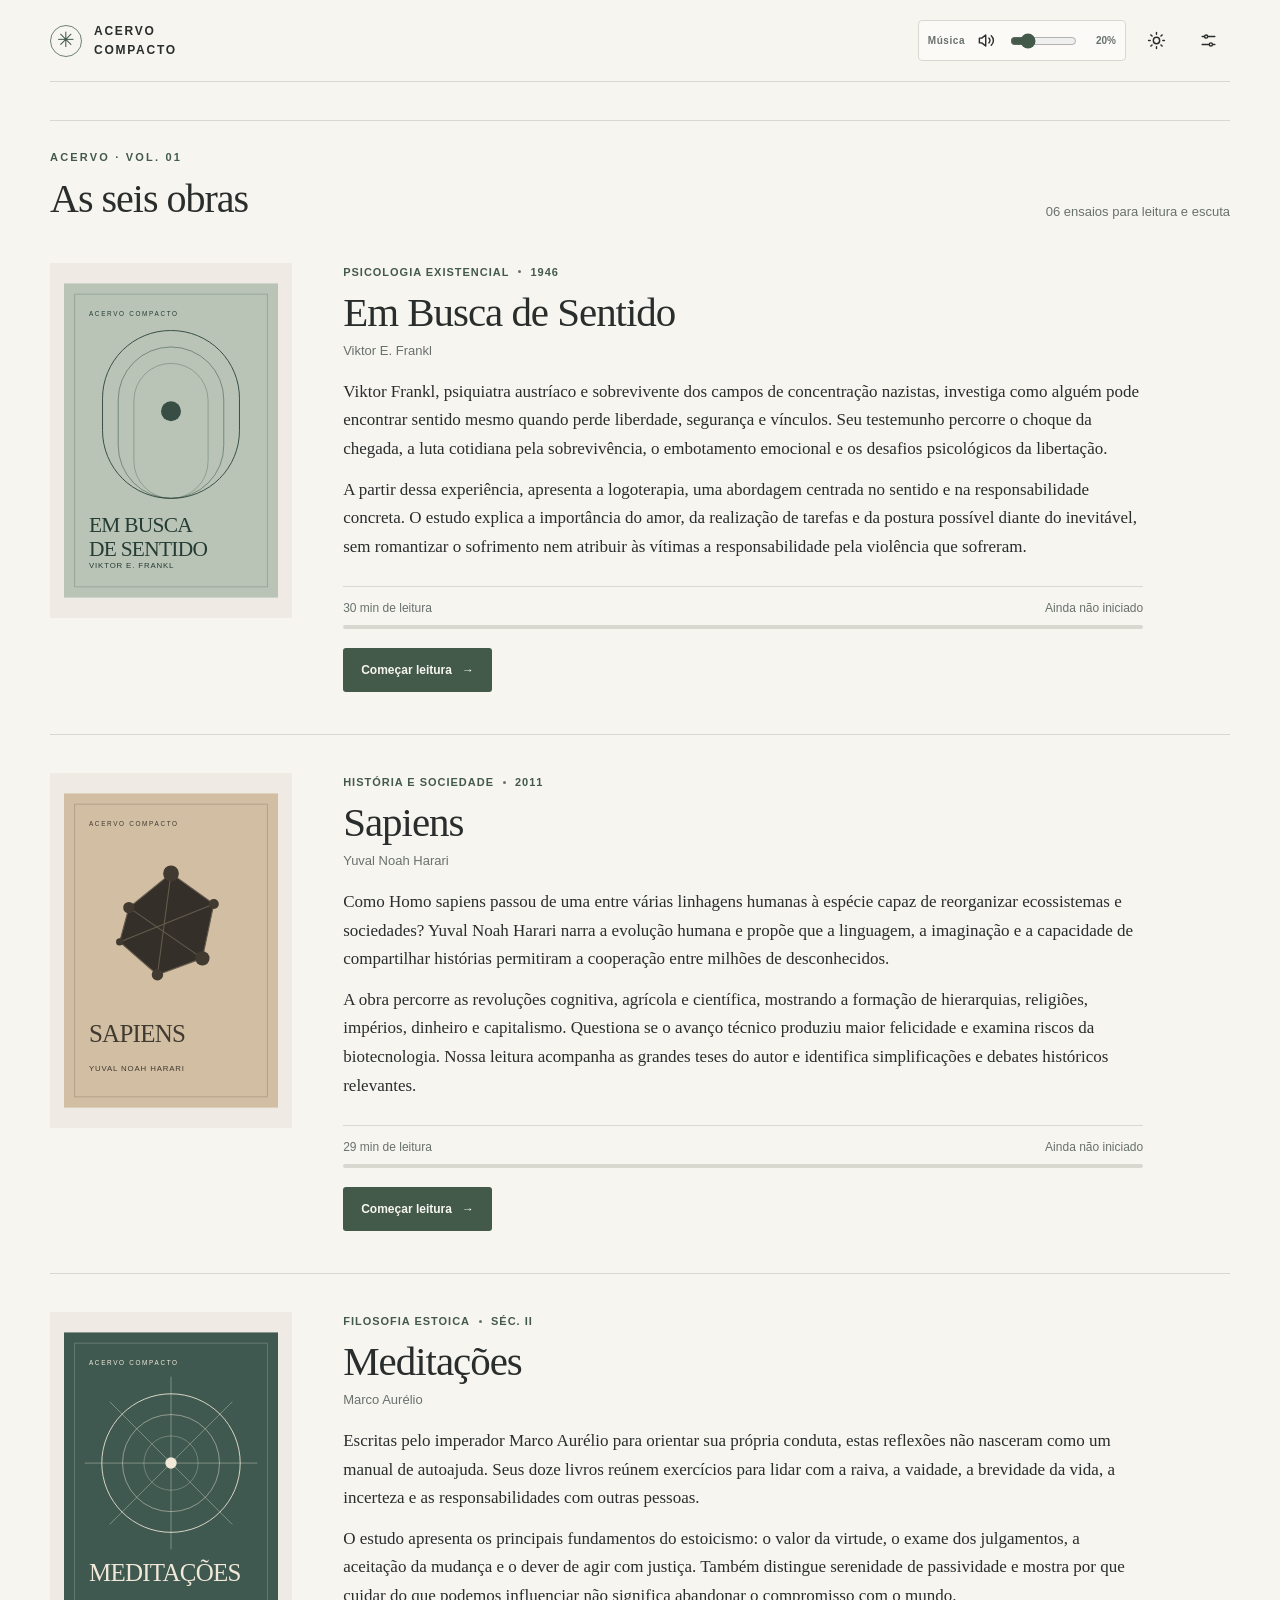
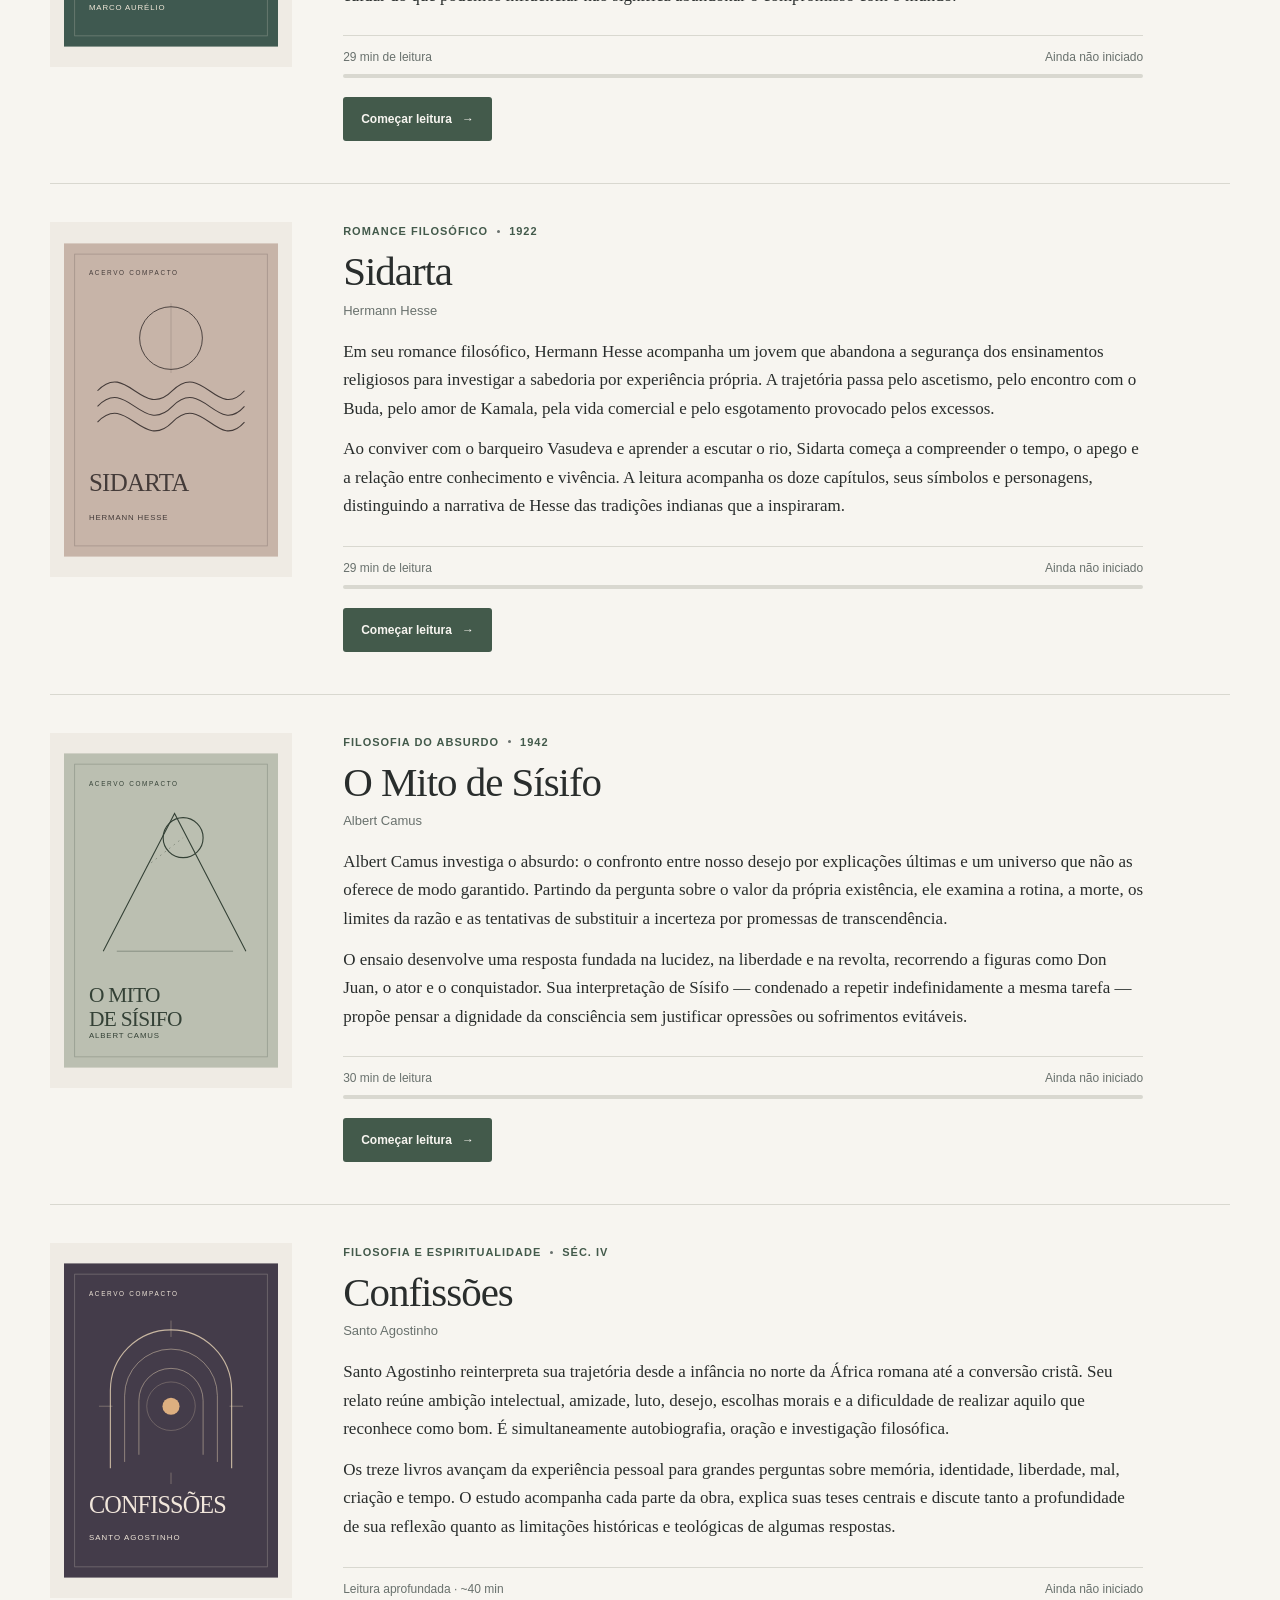
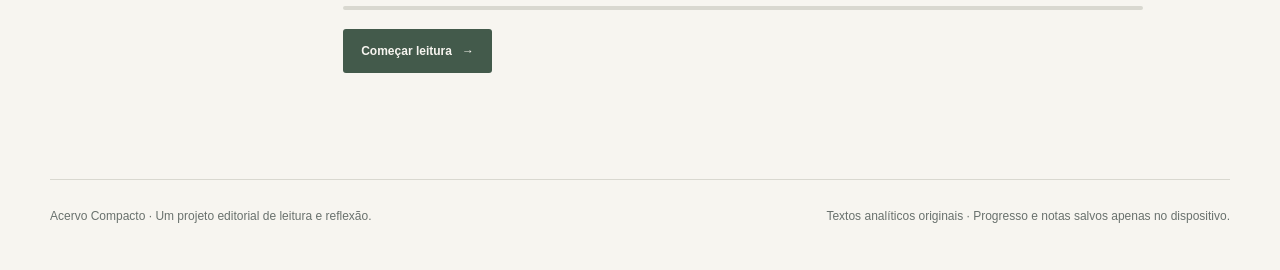
==== commit 00605f66: "feat(home): catalogo em linhas com sinopses e retomada individual" ====
--- a/index.html
+++ b/index.html
@@ -1,6 +1,72 @@
 <!DOCTYPE html><html lang="pt-BR"><head><meta charset="utf-8"><meta name="viewport" content="width=device-width,initial-scale=1"><meta name="color-scheme" content="light dark"><meta name="application-name" content="Acervo Compacto"><meta name="theme-color" content="#F7F5F0"><meta name="description" content="Acervo Compacto: resumos aprofundados de filosofia, psicologia e história, com narração neural e anotações pessoais."><title>Início · Acervo Compacto</title><link rel="icon" type="image/svg+xml" href="assets/images/favicon.svg"><link rel="stylesheet" href="assets/css/styles.css"><script>try{const t=JSON.parse(localStorage.getItem('biblioteca.existencia.v1.preferences')||'{}').theme;document.documentElement.dataset.theme=t==='dark'||(t!=='light'&&matchMedia('(prefers-color-scheme:dark)').matches)?'dark':'light'}catch(e){document.documentElement.dataset.theme=matchMedia('(prefers-color-scheme:dark)').matches?'dark':'light'}</script></head><body data-page="home"><a class="skip-link" href="#biblioteca">Ir para as obras</a><div class="storage-warning" role="status"></div><header class="topbar wrap ">
 <a class="masthead" href="index.html" aria-label="Acervo Compacto — Início"><span class="brand-symbol" aria-hidden="true">✳</span><span class="brand-name">Acervo<br>Compacto</span></a>
-<nav class="top-actions" aria-label="Ações gerais"><button type="button" class="icon-button" data-theme-toggle aria-label="Alternar tema" title="Alternar tema"><svg aria-hidden="true" viewBox="0 0 24 24" width="19" height="19" fill="none" stroke="currentColor" stroke-width="1.8" stroke-linecap="round" stroke-linejoin="round"><circle cx="12" cy="12" r="4"/><path d="M12 2v2m0 16v2M4.9 4.9l1.5 1.5m11.2 11.2 1.5 1.5M2 12h2m16 0h2M4.9 19.1l1.5-1.5M17.6 6.4l1.5-1.5"/></svg></button><button type="button" class="icon-button" data-open-settings aria-label="Preferências" title="Preferências"><svg aria-hidden="true" viewBox="0 0 24 24" width="19" height="19" fill="none" stroke="currentColor" stroke-width="1.8" stroke-linecap="round" stroke-linejoin="round"><path d="M4 7h16M4 17h16"/><circle cx="9" cy="7" r="2" fill="var(--bg)"/><circle cx="15" cy="17" r="2" fill="var(--bg)"/></svg></button></nav></header><main class="wrap home-main"><div class="continue-banner" data-continue-banner><div class="continue-copy"><span class="eyebrow">Retome de onde parou</span><strong data-continue-title></strong><span data-continue-percent></span></div><a href="index.html">Continuar leitura →</a></div><section id="biblioteca" aria-labelledby="biblioteca-heading"><div class="library-head"><div><span class="eyebrow">Acervo · Vol. 01</span><h1 id="biblioteca-heading" class="section-title">As seis obras</h1></div><span class="library-count">06 ensaios para leitura e escuta</span></div><div class="books-grid"><article class="book-card" data-book-card="em-busca-de-sentido"><a class="book-link" href="livros/em-busca-de-sentido/index.html"><div class="cover-frame"><img src="assets/images/em-busca-de-sentido.svg" alt="Representação editorial original de Em Busca de Sentido" loading="lazy" width="300" height="440"></div><div class="card-meta"><span>Psicologia existencial</span><span class="dot"></span><span>1946</span></div><h3>Em Busca de Sentido</h3><p class="book-author">Viktor E. Frankl</p><p class="book-desc">Uma investigação sobre liberdade interior, responsabilidade e a busca de sentido quando as circunstâncias parecem negar qualquer horizonte.</p></a><div class="book-footer"><span>30 min de leitura</span><span data-progress-label>0% lido</span></div><div class="progress-track" aria-hidden="true"><div class="progress-fill" data-progress-fill></div></div></article><article class="book-card" data-book-card="sapiens"><a class="book-link" href="livros/sapiens/index.html"><div class="cover-frame"><img src="assets/images/sapiens.svg" alt="Representação editorial original de Sapiens" loading="lazy" width="300" height="440"></div><div class="card-meta"><span>História e sociedade</span><span class="dot"></span><span>2011</span></div><h3>Sapiens</h3><p class="book-author">Yuval Noah Harari</p><p class="book-desc">Uma história de nossa espécie que confronta crenças coletivas, impérios, dinheiro, tecnologias e a ambiguidade da ideia de progresso.</p></a><div class="book-footer"><span>29 min de leitura</span><span data-progress-label>0% lido</span></div><div class="progress-track" aria-hidden="true"><div class="progress-fill" data-progress-fill></div></div></article><article class="book-card" data-book-card="meditacoes"><a class="book-link" href="livros/meditacoes/index.html"><div class="cover-frame"><img src="assets/images/meditacoes.svg" alt="Representação editorial original de Meditações" loading="lazy" width="300" height="440"></div><div class="card-meta"><span>Filosofia estoica</span><span class="dot"></span><span>séc. II</span></div><h3>Meditações</h3><p class="book-author">Marco Aurélio</p><p class="book-desc">Notas de um imperador sobre caráter, impermanência, julgamento e o exercício difícil de agir com justiça em um mundo instável.</p></a><div class="book-footer"><span>29 min de leitura</span><span data-progress-label>0% lido</span></div><div class="progress-track" aria-hidden="true"><div class="progress-fill" data-progress-fill></div></div></article><article class="book-card" data-book-card="sidarta"><a class="book-link" href="livros/sidarta/index.html"><div class="cover-frame"><img src="assets/images/sidarta.svg" alt="Representação editorial original de Sidarta" loading="lazy" width="300" height="440"></div><div class="card-meta"><span>Romance filosófico</span><span class="dot"></span><span>1922</span></div><h3>Sidarta</h3><p class="book-author">Hermann Hesse</p><p class="book-desc">A travessia de um homem entre ensinamentos, renúncia, desejo e escuta — e a diferença entre conhecer respostas e aprender a viver.</p></a><div class="book-footer"><span>29 min de leitura</span><span data-progress-label>0% lido</span></div><div class="progress-track" aria-hidden="true"><div class="progress-fill" data-progress-fill></div></div></article><article class="book-card" data-book-card="o-mito-de-sisifo"><a class="book-link" href="livros/o-mito-de-sisifo/index.html"><div class="cover-frame"><img src="assets/images/o-mito-de-sisifo.svg" alt="Representação editorial original de O Mito de Sísifo" loading="lazy" width="300" height="440"></div><div class="card-meta"><span>Filosofia do absurdo</span><span class="dot"></span><span>1942</span></div><h3>O Mito de Sísifo</h3><p class="book-author">Albert Camus</p><p class="book-desc">Um confronto com o absurdo, a finitude e as possibilidades de liberdade e criação sem uma garantia de sentido predeterminado.</p></a><div class="book-footer"><span>30 min de leitura</span><span data-progress-label>0% lido</span></div><div class="progress-track" aria-hidden="true"><div class="progress-fill" data-progress-fill></div></div></article><article class="book-card" data-book-card="confissoes"><a class="book-link" href="livros/confissoes/index.html"><div class="cover-frame"><img src="assets/images/confissoes.svg" alt="Capa editorial original de Confissões, de Santo Agostinho" loading="lazy" width="300" height="440"></div><div class="card-meta"><span>Filosofia e espiritualidade</span><span class="dot"></span><span>séc. IV</span></div><h3>Confissões</h3><p class="book-author">Santo Agostinho</p><p class="book-desc">Uma investigação da memória, do desejo, do mal, da graça e do tempo, acompanhando os treze livros da obra.</p></a><div class="book-footer"><span>Leitura aprofundada · ~40 min</span><span data-progress-label>0% lido</span></div><div class="progress-track" aria-hidden="true"><div class="progress-fill" data-progress-fill></div></div></article></div></section></main><footer class="site-footer wrap"><span>Acervo Compacto · Um projeto editorial de leitura e reflexão.</span><span>Textos analíticos originais · Progresso e notas salvos apenas no dispositivo.</span></footer><dialog id="settings-dialog" class="settings-dialog" aria-labelledby="settings-title"><div class="dialog-content">
+<nav class="top-actions" aria-label="Ações gerais"><button type="button" class="icon-button" data-theme-toggle aria-label="Alternar tema" title="Alternar tema"><svg aria-hidden="true" viewBox="0 0 24 24" width="19" height="19" fill="none" stroke="currentColor" stroke-width="1.8" stroke-linecap="round" stroke-linejoin="round"><circle cx="12" cy="12" r="4"/><path d="M12 2v2m0 16v2M4.9 4.9l1.5 1.5m11.2 11.2 1.5 1.5M2 12h2m16 0h2M4.9 19.1l1.5-1.5M17.6 6.4l1.5-1.5"/></svg></button><button type="button" class="icon-button" data-open-settings aria-label="Preferências" title="Preferências"><svg aria-hidden="true" viewBox="0 0 24 24" width="19" height="19" fill="none" stroke="currentColor" stroke-width="1.8" stroke-linecap="round" stroke-linejoin="round"><path d="M4 7h16M4 17h16"/><circle cx="9" cy="7" r="2" fill="var(--bg)"/><circle cx="15" cy="17" r="2" fill="var(--bg)"/></svg></button></nav></header><main class="wrap home-main"><section id="biblioteca" aria-labelledby="biblioteca-heading"><div class="library-head"><div><span class="eyebrow">Acervo · Vol. 01</span><h1 id="biblioteca-heading" class="section-title">As seis obras</h1></div><span class="library-count">06 ensaios para leitura e escuta</span></div><div class="books-grid" aria-label="Catálogo de livros com progresso individual"><article class="book-card" data-book-card="em-busca-de-sentido" aria-labelledby="book-em-busca-de-sentido">
+<a class="book-cover-link" href="livros/em-busca-de-sentido/index.html" aria-label="Abrir Em Busca de Sentido"><div class="cover-frame"><img src="assets/images/em-busca-de-sentido.svg" alt="Representação editorial original de Em Busca de Sentido" loading="lazy" width="300" height="440"></div></a>
+<div class="book-content">
+<div class="card-meta"><span>Psicologia existencial</span><span class="dot"></span><span>1946</span></div>
+<h3 id="book-em-busca-de-sentido"><a href="livros/em-busca-de-sentido/index.html" class="book-title-link">Em Busca de Sentido</a></h3>
+<p class="book-author">Viktor E. Frankl</p>
+<div class="book-summary"><p>Viktor Frankl, psiquiatra austríaco e sobrevivente dos campos de concentração nazistas, investiga como alguém pode encontrar sentido mesmo quando perde liberdade, segurança e vínculos. Seu testemunho percorre o choque da chegada, a luta cotidiana pela sobrevivência, o embotamento emocional e os desafios psicológicos da libertação.</p><p>A partir dessa experiência, apresenta a logoterapia, uma abordagem centrada no sentido e na responsabilidade concreta. O estudo explica a importância do amor, da realização de tarefas e da postura possível diante do inevitável, sem romantizar o sofrimento nem atribuir às vítimas a responsabilidade pela violência que sofreram.</p></div>
+<div class="book-progress">
+<div class="book-footer"><span>30 min de leitura</span><span data-progress-label>Ainda não iniciado</span></div>
+<div class="progress-track" role="progressbar" aria-label="Progresso de Em Busca de Sentido" aria-valuemin="0" aria-valuemax="100" aria-valuenow="0"><div class="progress-fill" data-progress-fill></div></div></div>
+<a class="book-cta" href="livros/em-busca-de-sentido/index.html" data-resume-link><span data-resume-text>Começar leitura</span><span aria-hidden="true"> →</span></a>
+</div></article><article class="book-card" data-book-card="sapiens" aria-labelledby="book-sapiens">
+<a class="book-cover-link" href="livros/sapiens/index.html" aria-label="Abrir Sapiens"><div class="cover-frame"><img src="assets/images/sapiens.svg" alt="Representação editorial original de Sapiens" loading="lazy" width="300" height="440"></div></a>
+<div class="book-content">
+<div class="card-meta"><span>História e sociedade</span><span class="dot"></span><span>2011</span></div>
+<h3 id="book-sapiens"><a href="livros/sapiens/index.html" class="book-title-link">Sapiens</a></h3>
+<p class="book-author">Yuval Noah Harari</p>
+<div class="book-summary"><p>Como Homo sapiens passou de uma entre várias linhagens humanas à espécie capaz de reorganizar ecossistemas e sociedades? Yuval Noah Harari narra a evolução humana e propõe que a linguagem, a imaginação e a capacidade de compartilhar histórias permitiram a cooperação entre milhões de desconhecidos.</p><p>A obra percorre as revoluções cognitiva, agrícola e científica, mostrando a formação de hierarquias, religiões, impérios, dinheiro e capitalismo. Questiona se o avanço técnico produziu maior felicidade e examina riscos da biotecnologia. Nossa leitura acompanha as grandes teses do autor e identifica simplificações e debates históricos relevantes.</p></div>
+<div class="book-progress">
+<div class="book-footer"><span>29 min de leitura</span><span data-progress-label>Ainda não iniciado</span></div>
+<div class="progress-track" role="progressbar" aria-label="Progresso de Sapiens" aria-valuemin="0" aria-valuemax="100" aria-valuenow="0"><div class="progress-fill" data-progress-fill></div></div></div>
+<a class="book-cta" href="livros/sapiens/index.html" data-resume-link><span data-resume-text>Começar leitura</span><span aria-hidden="true"> →</span></a>
+</div></article><article class="book-card" data-book-card="meditacoes" aria-labelledby="book-meditacoes">
+<a class="book-cover-link" href="livros/meditacoes/index.html" aria-label="Abrir Meditações"><div class="cover-frame"><img src="assets/images/meditacoes.svg" alt="Representação editorial original de Meditações" loading="lazy" width="300" height="440"></div></a>
+<div class="book-content">
+<div class="card-meta"><span>Filosofia estoica</span><span class="dot"></span><span>séc. II</span></div>
+<h3 id="book-meditacoes"><a href="livros/meditacoes/index.html" class="book-title-link">Meditações</a></h3>
+<p class="book-author">Marco Aurélio</p>
+<div class="book-summary"><p>Escritas pelo imperador Marco Aurélio para orientar sua própria conduta, estas reflexões não nasceram como um manual de autoajuda. Seus doze livros reúnem exercícios para lidar com a raiva, a vaidade, a brevidade da vida, a incerteza e as responsabilidades com outras pessoas.</p><p>O estudo apresenta os principais fundamentos do estoicismo: o valor da virtude, o exame dos julgamentos, a aceitação da mudança e o dever de agir com justiça. Também distingue serenidade de passividade e mostra por que cuidar do que podemos influenciar não significa abandonar o compromisso com o mundo.</p></div>
+<div class="book-progress">
+<div class="book-footer"><span>29 min de leitura</span><span data-progress-label>Ainda não iniciado</span></div>
+<div class="progress-track" role="progressbar" aria-label="Progresso de Meditações" aria-valuemin="0" aria-valuemax="100" aria-valuenow="0"><div class="progress-fill" data-progress-fill></div></div></div>
+<a class="book-cta" href="livros/meditacoes/index.html" data-resume-link><span data-resume-text>Começar leitura</span><span aria-hidden="true"> →</span></a>
+</div></article><article class="book-card" data-book-card="sidarta" aria-labelledby="book-sidarta">
+<a class="book-cover-link" href="livros/sidarta/index.html" aria-label="Abrir Sidarta"><div class="cover-frame"><img src="assets/images/sidarta.svg" alt="Representação editorial original de Sidarta" loading="lazy" width="300" height="440"></div></a>
+<div class="book-content">
+<div class="card-meta"><span>Romance filosófico</span><span class="dot"></span><span>1922</span></div>
+<h3 id="book-sidarta"><a href="livros/sidarta/index.html" class="book-title-link">Sidarta</a></h3>
+<p class="book-author">Hermann Hesse</p>
+<div class="book-summary"><p>Em seu romance filosófico, Hermann Hesse acompanha um jovem que abandona a segurança dos ensinamentos religiosos para investigar a sabedoria por experiência própria. A trajetória passa pelo ascetismo, pelo encontro com o Buda, pelo amor de Kamala, pela vida comercial e pelo esgotamento provocado pelos excessos.</p><p>Ao conviver com o barqueiro Vasudeva e aprender a escutar o rio, Sidarta começa a compreender o tempo, o apego e a relação entre conhecimento e vivência. A leitura acompanha os doze capítulos, seus símbolos e personagens, distinguindo a narrativa de Hesse das tradições indianas que a inspiraram.</p></div>
+<div class="book-progress">
+<div class="book-footer"><span>29 min de leitura</span><span data-progress-label>Ainda não iniciado</span></div>
+<div class="progress-track" role="progressbar" aria-label="Progresso de Sidarta" aria-valuemin="0" aria-valuemax="100" aria-valuenow="0"><div class="progress-fill" data-progress-fill></div></div></div>
+<a class="book-cta" href="livros/sidarta/index.html" data-resume-link><span data-resume-text>Começar leitura</span><span aria-hidden="true"> →</span></a>
+</div></article><article class="book-card" data-book-card="o-mito-de-sisifo" aria-labelledby="book-o-mito-de-sisifo">
+<a class="book-cover-link" href="livros/o-mito-de-sisifo/index.html" aria-label="Abrir O Mito de Sísifo"><div class="cover-frame"><img src="assets/images/o-mito-de-sisifo.svg" alt="Representação editorial original de O Mito de Sísifo" loading="lazy" width="300" height="440"></div></a>
+<div class="book-content">
+<div class="card-meta"><span>Filosofia do absurdo</span><span class="dot"></span><span>1942</span></div>
+<h3 id="book-o-mito-de-sisifo"><a href="livros/o-mito-de-sisifo/index.html" class="book-title-link">O Mito de Sísifo</a></h3>
+<p class="book-author">Albert Camus</p>
+<div class="book-summary"><p>Albert Camus investiga o absurdo: o confronto entre nosso desejo por explicações últimas e um universo que não as oferece de modo garantido. Partindo da pergunta sobre o valor da própria existência, ele examina a rotina, a morte, os limites da razão e as tentativas de substituir a incerteza por promessas de transcendência.</p><p>O ensaio desenvolve uma resposta fundada na lucidez, na liberdade e na revolta, recorrendo a figuras como Don Juan, o ator e o conquistador. Sua interpretação de Sísifo — condenado a repetir indefinidamente a mesma tarefa — propõe pensar a dignidade da consciência sem justificar opressões ou sofrimentos evitáveis.</p></div>
+<div class="book-progress">
+<div class="book-footer"><span>30 min de leitura</span><span data-progress-label>Ainda não iniciado</span></div>
+<div class="progress-track" role="progressbar" aria-label="Progresso de O Mito de Sísifo" aria-valuemin="0" aria-valuemax="100" aria-valuenow="0"><div class="progress-fill" data-progress-fill></div></div></div>
+<a class="book-cta" href="livros/o-mito-de-sisifo/index.html" data-resume-link><span data-resume-text>Começar leitura</span><span aria-hidden="true"> →</span></a>
+</div></article><article class="book-card" data-book-card="confissoes" aria-labelledby="book-confissoes">
+<a class="book-cover-link" href="livros/confissoes/index.html" aria-label="Abrir Confissões"><div class="cover-frame"><img src="assets/images/confissoes.svg" alt="Capa editorial original de Confissões, de Santo Agostinho" loading="lazy" width="300" height="440"></div></a>
+<div class="book-content">
+<div class="card-meta"><span>Filosofia e espiritualidade</span><span class="dot"></span><span>séc. IV</span></div>
+<h3 id="book-confissoes"><a href="livros/confissoes/index.html" class="book-title-link">Confissões</a></h3>
+<p class="book-author">Santo Agostinho</p>
+<div class="book-summary"><p>Santo Agostinho reinterpreta sua trajetória desde a infância no norte da África romana até a conversão cristã. Seu relato reúne ambição intelectual, amizade, luto, desejo, escolhas morais e a dificuldade de realizar aquilo que reconhece como bom. É simultaneamente autobiografia, oração e investigação filosófica.</p><p>Os treze livros avançam da experiência pessoal para grandes perguntas sobre memória, identidade, liberdade, mal, criação e tempo. O estudo acompanha cada parte da obra, explica suas teses centrais e discute tanto a profundidade de sua reflexão quanto as limitações históricas e teológicas de algumas respostas.</p></div>
+<div class="book-progress">
+<div class="book-footer"><span>Leitura aprofundada · ~40 min</span><span data-progress-label>Ainda não iniciado</span></div>
+<div class="progress-track" role="progressbar" aria-label="Progresso de Confissões" aria-valuemin="0" aria-valuemax="100" aria-valuenow="0"><div class="progress-fill" data-progress-fill></div></div></div>
+<a class="book-cta" href="livros/confissoes/index.html" data-resume-link><span data-resume-text>Começar leitura</span><span aria-hidden="true"> →</span></a>
+</div></article></div></section></main><footer class="site-footer wrap"><span>Acervo Compacto · Um projeto editorial de leitura e reflexão.</span><span>Textos analíticos originais · Progresso e notas salvos apenas no dispositivo.</span></footer><dialog id="settings-dialog" class="settings-dialog" aria-labelledby="settings-title"><div class="dialog-content">
 <div class="dialog-head"><div><span class="eyebrow">Seu espaço de leitura</span><h2 id="settings-title">Preferências</h2></div><button class="icon-button" type="button" aria-label="Fechar preferências" data-close-settings><svg aria-hidden="true" viewBox="0 0 24 24" width="19" height="19" fill="none" stroke="currentColor" stroke-width="1.8" stroke-linecap="round" stroke-linejoin="round"><path d="M6 6l12 12M18 6 6 18"/></svg></button></div>
 <div class="settings-row"><div><div class="setting-name">Aparência</div><div class="setting-help">Usar o tema do dispositivo ou escolher manualmente.</div></div><div class="segmented" aria-label="Tema"><button type="button" data-theme-choice="light" aria-pressed="false" title="Claro">☼</button><button type="button" data-theme-choice="dark" aria-pressed="false" title="Escuro">☾</button><button type="button" data-theme-choice="auto" aria-pressed="false" title="Automático">Auto</button></div></div>
 <div class="settings-row"><div><div class="setting-name">Tamanho da leitura</div><div class="setting-help">Entre 16 e 26 pixels.</div></div><div class="tool-group"><button class="tool-button" type="button" data-font-down aria-label="Diminuir fonte">A−</button><span class="tool-label" data-font-current>18 px</span><button class="tool-button" type="button" data-font-up aria-label="Aumentar fonte">A+</button></div></div>
--- a/assets/css/styles.css
+++ b/assets/css/styles.css
@@ -22,3 +22,68 @@
 .audio-position input[type=range]:disabled{cursor:default;opacity:.45}
 .audio-time{font:500 11px/1.4 var(--ui);color:var(--muted);font-variant-numeric:tabular-nums;min-width:33px;text-align:center}
 body:has(.audio-player.active) .reader-end{padding-bottom:100px}
+
+
+/* Música ambiente: um botão de mute e um slider, acessível em todas as páginas. */
+.music-mini{display:inline-flex;align-items:center;gap:7px;border:1px solid var(--line);border-radius:4px;background:var(--paper);padding:5px 9px;max-width:100%;min-height:41px}
+.music-mini-label{font:600 10px/1.2 var(--ui);letter-spacing:.055em;color:var(--muted)}
+.music-mini-mute{display:grid;place-items:center;flex:none;width:29px;height:29px;padding:4px;background:none;border:0;color:var(--text);border-radius:4px}
+.music-mini-mute:hover{background:var(--surface)}
+.music-mini-mute svg{width:19px;height:19px;stroke:currentColor;fill:none}
+.music-icon-sound[hidden],.music-icon-muted[hidden]{display:none}
+.music-mini input[type=range]{width:67px;min-width:0;cursor:pointer;accent-color:var(--accent-strong)}
+.music-mini-value{min-width:30px;font:600 10px/1 var(--ui);color:var(--muted);text-align:right;font-variant-numeric:tabular-nums}
+/* O ganho de 100 a 200% é disponibilizado somente para faixas MP3 com Web Audio. */
+.narration-volume{display:flex;align-items:center;justify-content:flex-end;gap:10px;margin-top:8px;min-height:30px}
+.narration-volume label{font:600 11px/1.3 var(--ui);color:var(--muted)}
+.narration-volume input[type=range]{width:min(240px,45vw);min-width:80px;cursor:pointer;accent-color:var(--accent-strong)}
+.narration-volume output{font:600 11px/1.3 var(--ui);min-width:36px;text-align:right;font-variant-numeric:tabular-nums;color:var(--text)}
+@media(max-width:680px){
+  .music-mini{position:fixed;right:15px;bottom:calc(14px + var(--narration-player-height,0px) + var(--safe-bottom));z-index:45;box-shadow:0 4px 18px #0002;padding:6px 10px}
+  .music-mini-label{display:inline}
+  .music-mini input[type=range]{width:76px}
+  .narration-volume{justify-content:flex-start;flex-wrap:wrap;margin-top:12px}
+  .narration-volume input[type=range]{width:clamp(90px,45vw,220px)}
+  .site-footer{padding-bottom:90px}
+}
+
+/* Catálogo editorial: um livro por linha, com capa e apresentação longa. */
+body[data-page='home'] .books-grid{display:grid;grid-template-columns:minmax(0,1fr);gap:0;padding-bottom:64px}
+body[data-page='home'] .book-card{display:grid;grid-template-columns:clamp(168px,21vw,242px) minmax(0,1fr);align-items:start;gap:clamp(24px,4vw,56px);padding:38px 0 42px;border-bottom:1px solid var(--line);min-width:0}
+body[data-page='home'] .book-card:first-child{padding-top:4px}
+body[data-page='home'] .book-card:last-child{border-bottom:0}
+.book-cover-link{display:block;align-self:start;max-width:242px;text-decoration:none}
+body[data-page='home'] .cover-frame{aspect-ratio:300/440;background:var(--surface);padding:14px;overflow:hidden}
+body[data-page='home'] .cover-frame img{width:100%;height:100%;object-fit:contain;transition:transform .28s ease}
+.book-cover-link:hover .cover-frame img{transform:translateY(-4px)}
+.book-content{min-width:0;display:flex;flex-direction:column;align-items:flex-start}
+body[data-page='home'] .card-meta{margin:3px 0 11px}
+body[data-page='home'] .book-card h3{font:400 clamp(29px,3.2vw,44px)/1.15 var(--serif);letter-spacing:-.025em;margin:0 0 7px}
+.book-title-link{text-decoration:none}
+.book-title-link:hover{color:var(--accent-strong)}
+body[data-page='home'] .book-author{margin-bottom:20px}
+.book-summary{width:100%;max-width:800px}
+.book-summary p{font:400 17px/1.68 var(--serif);color:var(--text);margin:0 0 12px}
+.book-summary p:last-child{margin-bottom:0}
+.book-progress{width:100%;max-width:800px;margin-top:25px}
+body[data-page='home'] .book-footer{margin:0;display:flex;justify-content:space-between}
+body[data-page='home'] .progress-track{height:4px;border-radius:4px;margin:10px 0 0}
+.book-cta{display:inline-flex;align-items:center;justify-content:center;gap:10px;margin-top:19px;padding:12px 18px;min-height:44px;text-decoration:none;background:var(--accent-strong);color:var(--bg);font-size:12px;font-weight:700;border-radius:3px}
+.book-cta:hover{filter:brightness(.92)}
+@media(max-width:780px){
+  body[data-page='home'] .books-grid{grid-template-columns:minmax(0,1fr);gap:0}
+  body[data-page='home'] .book-card{grid-template-columns:150px minmax(0,1fr);gap:24px;padding:30px 0 36px}
+  body[data-page='home'] .book-card h3{font-size:30px}
+  body[data-page='home'] .cover-frame{aspect-ratio:300/440;padding:10px}
+  .book-summary p{font-size:16px}
+}
+@media(max-width:520px){
+  body[data-page='home'] .book-card{display:block;padding:30px 0 35px}
+  body[data-page='home'] .book-card:first-child{padding-top:0}
+  .book-cover-link{width:146px;margin-bottom:24px}
+  body[data-page='home'] .cover-frame{aspect-ratio:300/440;padding:9px}
+  body[data-page='home'] .book-card h3{font-size:33px}
+  .book-summary p{font-size:16px;line-height:1.65}
+  .book-progress{margin-top:21px}
+  .book-cta{width:100%}
+}
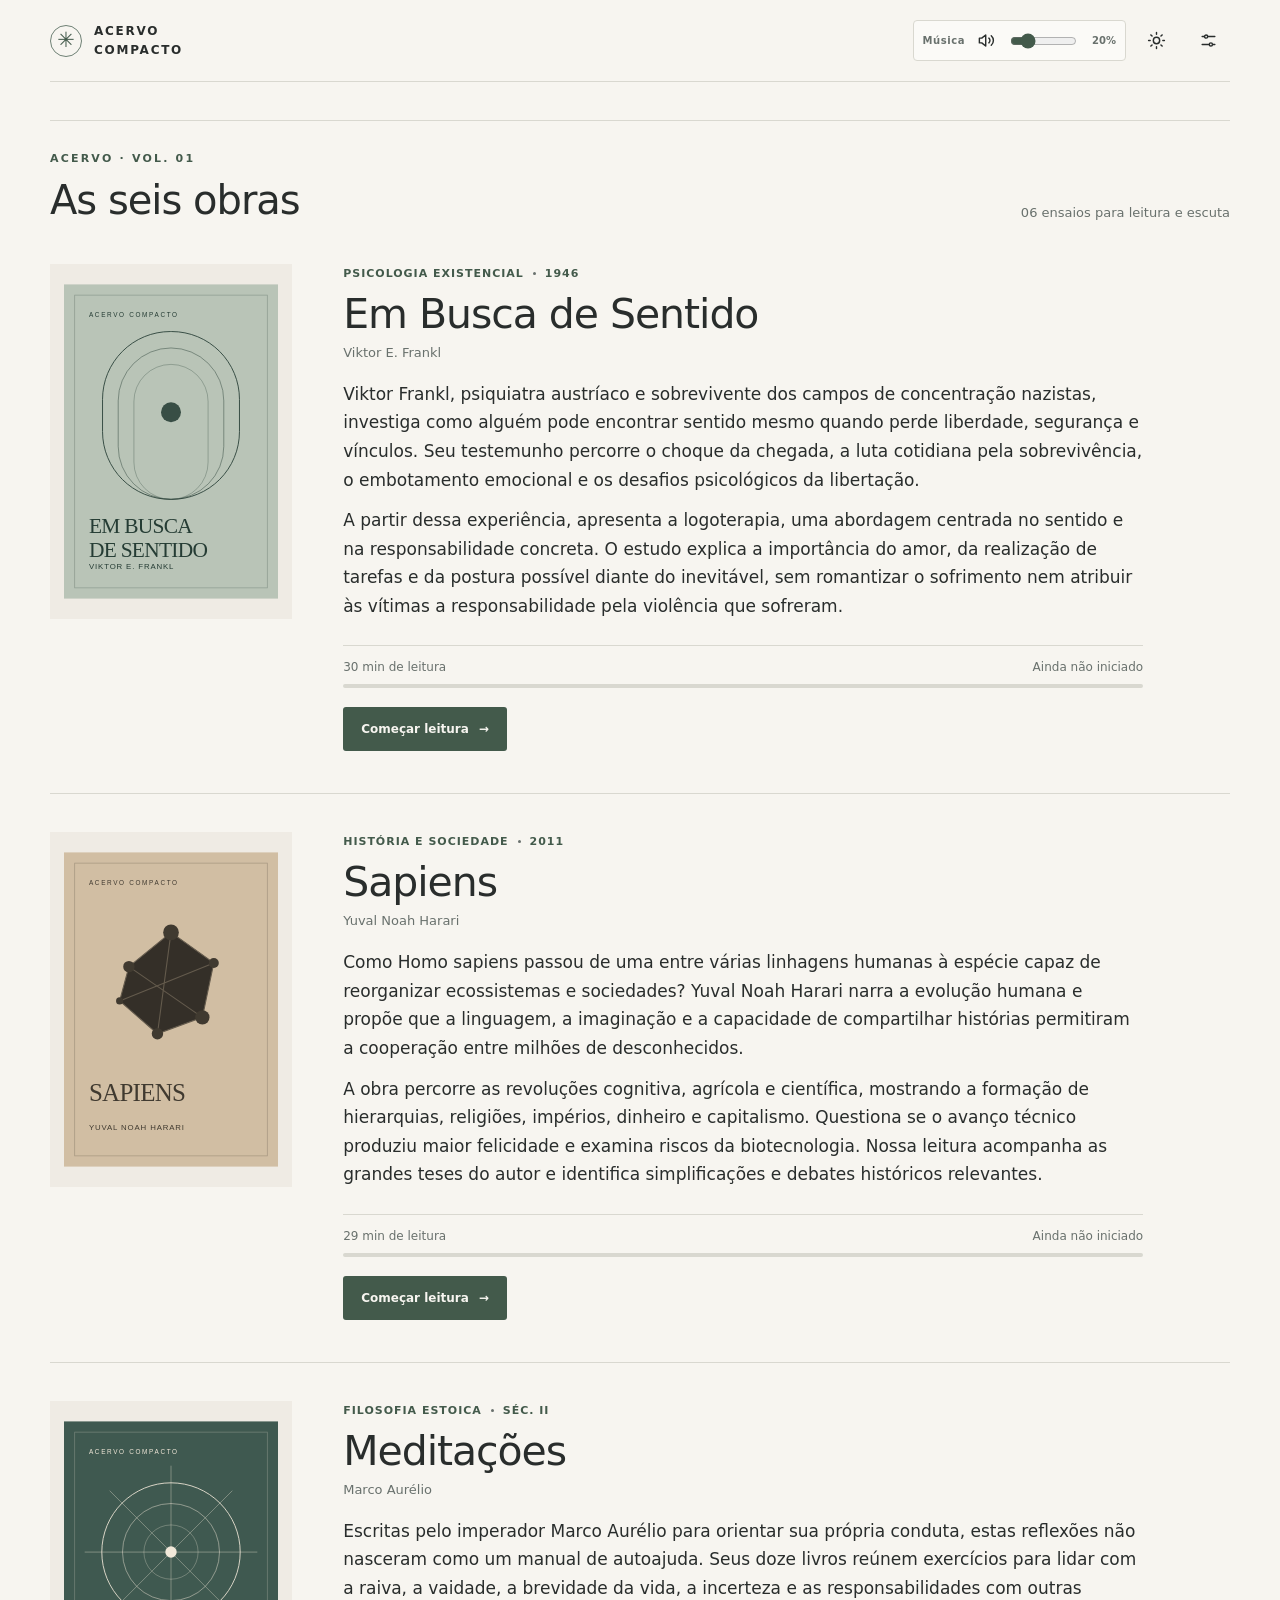
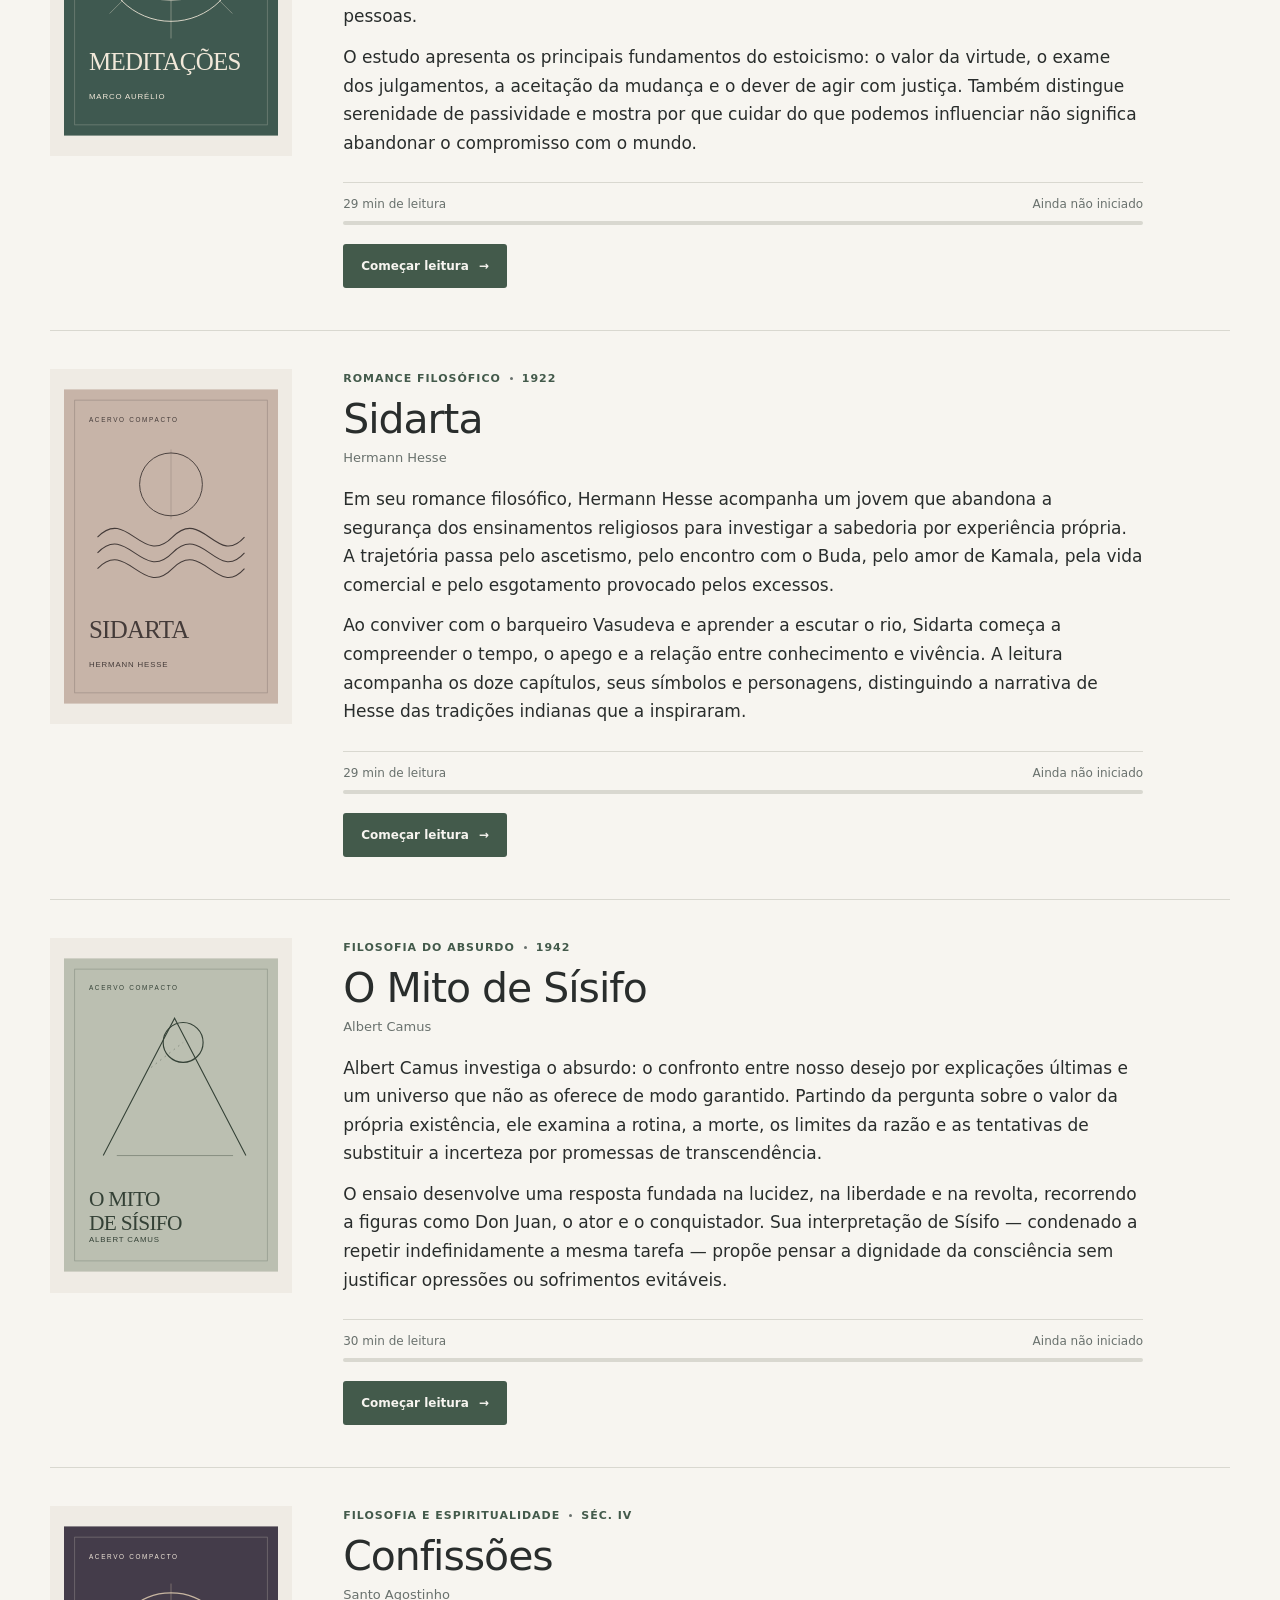
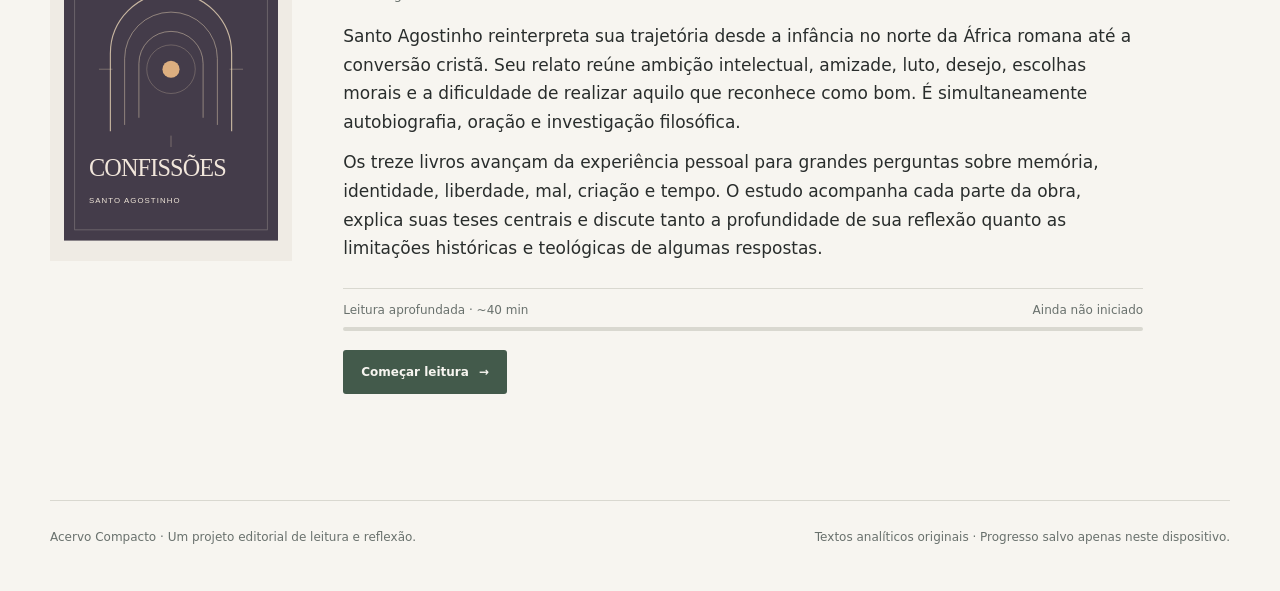
==== commit a1d38b46: "refactor(leitura): fonte sem serifa e remoção do formulário de notas" ====
--- a/index.html
+++ b/index.html
@@ -1,4 +1,4 @@
-<!DOCTYPE html><html lang="pt-BR"><head><meta charset="utf-8"><meta name="viewport" content="width=device-width,initial-scale=1"><meta name="color-scheme" content="light dark"><meta name="application-name" content="Acervo Compacto"><meta name="theme-color" content="#F7F5F0"><meta name="description" content="Acervo Compacto: resumos aprofundados de filosofia, psicologia e história, com narração neural e anotações pessoais."><title>Início · Acervo Compacto</title><link rel="icon" type="image/svg+xml" href="assets/images/favicon.svg"><link rel="stylesheet" href="assets/css/styles.css"><script>try{const t=JSON.parse(localStorage.getItem('biblioteca.existencia.v1.preferences')||'{}').theme;document.documentElement.dataset.theme=t==='dark'||(t!=='light'&&matchMedia('(prefers-color-scheme:dark)').matches)?'dark':'light'}catch(e){document.documentElement.dataset.theme=matchMedia('(prefers-color-scheme:dark)').matches?'dark':'light'}</script></head><body data-page="home"><a class="skip-link" href="#biblioteca">Ir para as obras</a><div class="storage-warning" role="status"></div><header class="topbar wrap ">
+<!DOCTYPE html><html lang="pt-BR"><head><meta charset="utf-8"><meta name="viewport" content="width=device-width,initial-scale=1"><meta name="color-scheme" content="light dark"><meta name="application-name" content="Acervo Compacto"><meta name="theme-color" content="#F7F5F0"><meta name="description" content="Acervo Compacto: resumos aprofundados de filosofia, psicologia e história, com narração neural e progresso individual."><title>Início · Acervo Compacto</title><link rel="icon" type="image/svg+xml" href="assets/images/favicon.svg"><link rel="stylesheet" href="assets/css/styles.css"><script>try{const t=JSON.parse(localStorage.getItem('biblioteca.existencia.v1.preferences')||'{}').theme;document.documentElement.dataset.theme=t==='dark'||(t!=='light'&&matchMedia('(prefers-color-scheme:dark)').matches)?'dark':'light'}catch(e){document.documentElement.dataset.theme=matchMedia('(prefers-color-scheme:dark)').matches?'dark':'light'}</script></head><body data-page="home"><a class="skip-link" href="#biblioteca">Ir para as obras</a><div class="storage-warning" role="status"></div><header class="topbar wrap ">
 <a class="masthead" href="index.html" aria-label="Acervo Compacto — Início"><span class="brand-symbol" aria-hidden="true">✳</span><span class="brand-name">Acervo<br>Compacto</span></a>
 <nav class="top-actions" aria-label="Ações gerais"><button type="button" class="icon-button" data-theme-toggle aria-label="Alternar tema" title="Alternar tema"><svg aria-hidden="true" viewBox="0 0 24 24" width="19" height="19" fill="none" stroke="currentColor" stroke-width="1.8" stroke-linecap="round" stroke-linejoin="round"><circle cx="12" cy="12" r="4"/><path d="M12 2v2m0 16v2M4.9 4.9l1.5 1.5m11.2 11.2 1.5 1.5M2 12h2m16 0h2M4.9 19.1l1.5-1.5M17.6 6.4l1.5-1.5"/></svg></button><button type="button" class="icon-button" data-open-settings aria-label="Preferências" title="Preferências"><svg aria-hidden="true" viewBox="0 0 24 24" width="19" height="19" fill="none" stroke="currentColor" stroke-width="1.8" stroke-linecap="round" stroke-linejoin="round"><path d="M4 7h16M4 17h16"/><circle cx="9" cy="7" r="2" fill="var(--bg)"/><circle cx="15" cy="17" r="2" fill="var(--bg)"/></svg></button></nav></header><main class="wrap home-main"><section id="biblioteca" aria-labelledby="biblioteca-heading"><div class="library-head"><div><span class="eyebrow">Acervo · Vol. 01</span><h1 id="biblioteca-heading" class="section-title">As seis obras</h1></div><span class="library-count">06 ensaios para leitura e escuta</span></div><div class="books-grid" aria-label="Catálogo de livros com progresso individual"><article class="book-card" data-book-card="em-busca-de-sentido" aria-labelledby="book-em-busca-de-sentido">
 <a class="book-cover-link" href="livros/em-busca-de-sentido/index.html" aria-label="Abrir Em Busca de Sentido"><div class="cover-frame"><img src="assets/images/em-busca-de-sentido.svg" alt="Representação editorial original de Em Busca de Sentido" loading="lazy" width="300" height="440"></div></a>
@@ -66,9 +66,9 @@
 <div class="book-footer"><span>Leitura aprofundada · ~40 min</span><span data-progress-label>Ainda não iniciado</span></div>
 <div class="progress-track" role="progressbar" aria-label="Progresso de Confissões" aria-valuemin="0" aria-valuemax="100" aria-valuenow="0"><div class="progress-fill" data-progress-fill></div></div></div>
 <a class="book-cta" href="livros/confissoes/index.html" data-resume-link><span data-resume-text>Começar leitura</span><span aria-hidden="true"> →</span></a>
-</div></article></div></section></main><footer class="site-footer wrap"><span>Acervo Compacto · Um projeto editorial de leitura e reflexão.</span><span>Textos analíticos originais · Progresso e notas salvos apenas no dispositivo.</span></footer><dialog id="settings-dialog" class="settings-dialog" aria-labelledby="settings-title"><div class="dialog-content">
+</div></article></div></section></main><footer class="site-footer wrap"><span>Acervo Compacto · Um projeto editorial de leitura e reflexão.</span><span>Textos analíticos originais · Progresso salvo apenas neste dispositivo.</span></footer><dialog id="settings-dialog" class="settings-dialog" aria-labelledby="settings-title"><div class="dialog-content">
 <div class="dialog-head"><div><span class="eyebrow">Seu espaço de leitura</span><h2 id="settings-title">Preferências</h2></div><button class="icon-button" type="button" aria-label="Fechar preferências" data-close-settings><svg aria-hidden="true" viewBox="0 0 24 24" width="19" height="19" fill="none" stroke="currentColor" stroke-width="1.8" stroke-linecap="round" stroke-linejoin="round"><path d="M6 6l12 12M18 6 6 18"/></svg></button></div>
 <div class="settings-row"><div><div class="setting-name">Aparência</div><div class="setting-help">Usar o tema do dispositivo ou escolher manualmente.</div></div><div class="segmented" aria-label="Tema"><button type="button" data-theme-choice="light" aria-pressed="false" title="Claro">☼</button><button type="button" data-theme-choice="dark" aria-pressed="false" title="Escuro">☾</button><button type="button" data-theme-choice="auto" aria-pressed="false" title="Automático">Auto</button></div></div>
 <div class="settings-row"><div><div class="setting-name">Tamanho da leitura</div><div class="setting-help">Entre 16 e 26 pixels.</div></div><div class="tool-group"><button class="tool-button" type="button" data-font-down aria-label="Diminuir fonte">A−</button><span class="tool-label" data-font-current>18 px</span><button class="tool-button" type="button" data-font-up aria-label="Aumentar fonte">A+</button></div></div>
-<p class="settings-footer">Progresso, notas e escolhas ficam apenas neste navegador. Não há conta, sincronização ou rastreamento.</p>
+<p class="settings-footer">Progresso e preferências ficam apenas neste navegador. Não há conta, sincronização ou rastreamento.</p>
 </div></dialog><div class="toast-host" aria-live="polite"></div><script type="module" src="assets/js/main.js"></script></body></html>
--- a/assets/css/styles.css
+++ b/assets/css/styles.css
@@ -1,19 +1,19 @@
-/* Biblioteca da Existência · estilos locais, sem dependências */
-:root{color-scheme:light;--bg:#F7F5F0;--surface:#EFEBE4;--text:#292D2C;--muted:#69716D;--accent:#6F8175;--accent-strong:#435A4B;--line:#D9D8D0;--paper:#FBFAF7;--reader-font-size:18px;--reading-width:720px;--ui:'Inter',-apple-system,BlinkMacSystemFont,'Segoe UI',sans-serif;--serif:'Source Serif 4',Iowan Old Style,Palatino Linotype,'Book Antiqua',Georgia,serif;--safe-bottom:env(safe-area-inset-bottom,0px)}
+/* Acervo Compacto · estilos locais, sem dependências */
+:root{color-scheme:light;--bg:#F7F5F0;--surface:#EFEBE4;--text:#292D2C;--muted:#69716D;--accent:#6F8175;--accent-strong:#435A4B;--line:#D9D8D0;--paper:#FBFAF7;--reader-font-size:18px;--reading-width:720px;--ui:system-ui,-apple-system,BlinkMacSystemFont,'Segoe UI',Roboto,'Helvetica Neue',Arial,sans-serif;--reading-font:var(--ui);--safe-bottom:env(safe-area-inset-bottom,0px)}
 :root[data-theme='dark']{color-scheme:dark;--bg:#1D2221;--surface:#292F2D;--text:#E6E3DC;--muted:#A4AEA8;--accent:#A3B9AA;--accent-strong:#C0D1C5;--line:#3B4541;--paper:#252B29}
 *,*::before,*::after{box-sizing:border-box}html{scroll-behavior:smooth;scroll-padding-top:88px}body{margin:0;background:var(--bg);color:var(--text);font-family:var(--ui);-webkit-font-smoothing:antialiased;min-height:100vh}button,input,select,textarea{font:inherit}button{cursor:pointer}a{color:inherit}button:disabled{opacity:.38;cursor:not-allowed}::selection{background:color-mix(in srgb,var(--accent) 34%,transparent)}:focus-visible{outline:3px solid var(--accent-strong);outline-offset:3px}button:focus:not(:focus-visible),a:focus:not(:focus-visible){outline:none}svg{display:block;max-width:100%}
 .skip-link{position:absolute;top:-100px;left:16px;z-index:50;background:var(--text);color:var(--bg);padding:12px 16px}.skip-link:focus{top:12px}
-.wrap{width:min(1180px,calc(100% - 64px));margin:0 auto}.topbar{height:82px;border-bottom:1px solid var(--line);display:flex;align-items:center;justify-content:space-between;gap:18px}.masthead{display:inline-flex;align-items:center;gap:12px;text-decoration:none;min-width:0}.brand-symbol{width:32px;height:32px;border:1px solid var(--accent);border-radius:50%;display:grid;place-items:center;color:var(--accent-strong);font:normal 21px/1 var(--serif);flex:none}.brand-name{font-size:12px;font-weight:650;letter-spacing:.145em;line-height:1.55;text-transform:uppercase}.top-actions{display:flex;align-items:center;gap:9px}.icon-button,.text-button{border:1px solid transparent;background:transparent;color:var(--text);border-radius:4px;display:inline-flex;align-items:center;justify-content:center;gap:7px;min-height:42px;padding:8px 11px}.icon-button:hover,.text-button:hover{background:var(--surface)}.icon-button svg,.text-button svg{width:19px;height:19px;stroke:currentColor;fill:none;stroke-width:1.8;stroke-linecap:round;stroke-linejoin:round}.text-button{font-size:13px;text-decoration:none}.sr-only{position:absolute;width:1px;height:1px;padding:0;margin:-1px;overflow:hidden;clip:rect(0,0,0,0);white-space:nowrap;border:0}
-.eyebrow{display:inline-block;color:var(--accent-strong);font-size:11px;line-height:1.4;text-transform:uppercase;letter-spacing:.2em;font-weight:700}.home-main{padding-top:38px}.library-head{display:flex;align-items:end;justify-content:space-between;gap:20px;border-top:1px solid var(--line);padding-top:26px;margin-bottom:36px}.section-title{font:400 40px/1.16 var(--serif);letter-spacing:-.025em;margin:11px 0 0}.library-count{color:var(--muted);font-size:13px;padding-bottom:4px}.books-grid{display:grid;grid-template-columns:repeat(3,minmax(0,1fr));gap:54px 28px;padding-bottom:80px}.book-card{min-width:0}.book-link{display:block;text-decoration:none}.cover-frame{aspect-ratio:5/6.2;background:var(--surface);padding:22px;overflow:hidden}.cover-frame img{width:100%;height:100%;object-fit:contain;transition:transform .28s ease}.book-link:hover .cover-frame img{transform:translateY(-4px)}.card-meta{display:flex;align-items:center;gap:9px;flex-wrap:wrap;color:var(--accent-strong);font-size:11px;letter-spacing:.09em;text-transform:uppercase;font-weight:650;margin:22px 0 9px}.card-meta .dot{width:3px;height:3px;border-radius:50%;background:var(--muted)}.book-card h3{font:400 29px/1.22 var(--serif);letter-spacing:-.025em;margin:0 0 7px}.book-author{font-size:13px;color:var(--muted);margin:0 0 12px}.book-desc{font:400 16px/1.55 var(--serif);color:var(--muted);margin:0 0 15px}.book-footer{display:flex;align-items:center;justify-content:space-between;gap:12px;padding-top:14px;border-top:1px solid var(--line);font-size:12px;color:var(--muted)}.progress-track{height:2px;background:var(--line);width:100%;margin:7px 0 0;overflow:hidden}.progress-fill{height:100%;width:0;background:var(--accent-strong);transition:width .15s linear}.continue-banner{display:none;align-items:center;gap:18px;background:var(--surface);padding:18px 20px;margin-bottom:48px;border-left:2px solid var(--accent)}.continue-banner.show{display:flex}.continue-copy{flex:1;font-size:13px;line-height:1.5}.continue-copy strong{display:block;font-weight:650;font-size:14px}.continue-banner a,.small-link{color:var(--accent-strong);font-size:12px;font-weight:700;text-decoration:none;border-bottom:1px solid currentColor;padding-bottom:3px}.continue-banner a:hover,.small-link:hover{color:var(--text)}.site-footer{border-top:1px solid var(--line);padding:26px 0 44px;display:flex;justify-content:space-between;gap:20px;color:var(--muted);font-size:12px;line-height:1.7}
+.wrap{width:min(1180px,calc(100% - 64px));margin:0 auto}.topbar{height:82px;border-bottom:1px solid var(--line);display:flex;align-items:center;justify-content:space-between;gap:18px}.masthead{display:inline-flex;align-items:center;gap:12px;text-decoration:none;min-width:0}.brand-symbol{width:32px;height:32px;border:1px solid var(--accent);border-radius:50%;display:grid;place-items:center;color:var(--accent-strong);font:normal 21px/1 var(--reading-font);flex:none}.brand-name{font-size:12px;font-weight:650;letter-spacing:.145em;line-height:1.55;text-transform:uppercase}.top-actions{display:flex;align-items:center;gap:9px}.icon-button,.text-button{border:1px solid transparent;background:transparent;color:var(--text);border-radius:4px;display:inline-flex;align-items:center;justify-content:center;gap:7px;min-height:42px;padding:8px 11px}.icon-button:hover,.text-button:hover{background:var(--surface)}.icon-button svg,.text-button svg{width:19px;height:19px;stroke:currentColor;fill:none;stroke-width:1.8;stroke-linecap:round;stroke-linejoin:round}.text-button{font-size:13px;text-decoration:none}.sr-only{position:absolute;width:1px;height:1px;padding:0;margin:-1px;overflow:hidden;clip:rect(0,0,0,0);white-space:nowrap;border:0}
+.eyebrow{display:inline-block;color:var(--accent-strong);font-size:11px;line-height:1.4;text-transform:uppercase;letter-spacing:.2em;font-weight:700}.home-main{padding-top:38px}.library-head{display:flex;align-items:end;justify-content:space-between;gap:20px;border-top:1px solid var(--line);padding-top:26px;margin-bottom:36px}.section-title{font:400 40px/1.16 var(--reading-font);letter-spacing:-.025em;margin:11px 0 0}.library-count{color:var(--muted);font-size:13px;padding-bottom:4px}.books-grid{display:grid;grid-template-columns:repeat(3,minmax(0,1fr));gap:54px 28px;padding-bottom:80px}.book-card{min-width:0}.book-link{display:block;text-decoration:none}.cover-frame{aspect-ratio:5/6.2;background:var(--surface);padding:22px;overflow:hidden}.cover-frame img{width:100%;height:100%;object-fit:contain;transition:transform .28s ease}.book-link:hover .cover-frame img{transform:translateY(-4px)}.card-meta{display:flex;align-items:center;gap:9px;flex-wrap:wrap;color:var(--accent-strong);font-size:11px;letter-spacing:.09em;text-transform:uppercase;font-weight:650;margin:22px 0 9px}.card-meta .dot{width:3px;height:3px;border-radius:50%;background:var(--muted)}.book-card h3{font:400 29px/1.22 var(--reading-font);letter-spacing:-.025em;margin:0 0 7px}.book-author{font-size:13px;color:var(--muted);margin:0 0 12px}.book-desc{font:400 16px/1.55 var(--reading-font);color:var(--muted);margin:0 0 15px}.book-footer{display:flex;align-items:center;justify-content:space-between;gap:12px;padding-top:14px;border-top:1px solid var(--line);font-size:12px;color:var(--muted)}.progress-track{height:2px;background:var(--line);width:100%;margin:7px 0 0;overflow:hidden}.progress-fill{height:100%;width:0;background:var(--accent-strong);transition:width .15s linear}.continue-banner{display:none;align-items:center;gap:18px;background:var(--surface);padding:18px 20px;margin-bottom:48px;border-left:2px solid var(--accent)}.continue-banner.show{display:flex}.continue-copy{flex:1;font-size:13px;line-height:1.5}.continue-copy strong{display:block;font-weight:650;font-size:14px}.continue-banner a,.small-link{color:var(--accent-strong);font-size:12px;font-weight:700;text-decoration:none;border-bottom:1px solid currentColor;padding-bottom:3px}.continue-banner a:hover,.small-link:hover{color:var(--text)}.site-footer{border-top:1px solid var(--line);padding:26px 0 44px;display:flex;justify-content:space-between;gap:20px;color:var(--muted);font-size:12px;line-height:1.7}
 /* Reader */
-.reading-meter{position:fixed;top:0;left:0;width:100%;height:3px;background:transparent;z-index:40;pointer-events:none}.reading-meter>span{height:100%;width:0;display:block;background:var(--accent-strong)}.reader-header{height:75px}.reader-shell{display:grid;grid-template-columns:minmax(190px,220px) minmax(0,720px) minmax(120px,158px);gap:clamp(20px,2.3vw,35px);justify-content:space-between;align-items:start;padding-top:56px}.reader-sidebar{grid-column:1;grid-row:1;position:sticky;top:42px;max-height:calc(100vh - 80px);overflow:auto;padding-right:12px;scrollbar-width:thin}.toc-title{font-weight:700;text-transform:uppercase;color:var(--muted);letter-spacing:.15em;font-size:10px;margin:0 0 17px}.toc-list{list-style:none;margin:0;padding:0;border-left:1px solid var(--line)}.toc-list a{display:block;text-decoration:none;color:var(--muted);font-size:12px;line-height:1.5;padding:9px 10px 9px 15px;margin-left:-1px;border-left:2px solid transparent;transition:color .15s,border-color .15s}.toc-list a:hover,.toc-list a[aria-current='location']{color:var(--text);border-left-color:var(--accent-strong)}.chapter-no{opacity:.65;margin-right:7px}.reader-tools{grid-column:3;grid-row:1;position:sticky;top:40px;display:grid;gap:18px;justify-items:stretch}.tool-group{display:flex;align-items:center;justify-content:space-between;gap:8px}.tool-label{color:var(--muted);font-size:11px;letter-spacing:.08em;text-transform:uppercase}.tool-button{border:1px solid var(--line);background:transparent;border-radius:4px;color:var(--text);min-width:42px;min-height:40px;font-size:13px}.tool-button:hover{background:var(--surface)}.tool-button:disabled{opacity:.3}.tool-note{color:var(--muted);font-size:11px;line-height:1.6}.reader-main{grid-column:2;grid-row:1;min-width:0}.book-intro{border-bottom:1px solid var(--line);padding:6px 0 55px;margin-bottom:65px}.book-intro .eyebrow{margin-bottom:23px}.book-intro h1{font:400 clamp(48px,5.2vw,77px)/1.08 var(--serif);letter-spacing:-.046em;margin:0 0 22px}.book-intro .subtitle{font:italic 24px/1.5 var(--serif);color:var(--accent-strong);margin:0 0 25px}.intro-meta{display:flex;gap:17px;flex-wrap:wrap;color:var(--muted);font-size:12px}.intro-meta span+span:before{content:'·';margin-right:17px;color:var(--accent)}.intro-lede{font:400 20px/1.77 var(--serif);margin:32px 0 0;max-width:650px}.resume-alert{display:none;align-items:center;gap:11px;flex-wrap:wrap;margin-top:28px;padding:12px 14px;border:1px solid var(--line);color:var(--muted);font-size:12px}.resume-alert.show{display:flex}.resume-alert strong{color:var(--text)}.mobile-toc{display:none;margin:0 0 46px;border:1px solid var(--line);background:var(--paper)}.mobile-toc summary{cursor:pointer;padding:15px 17px;font-size:13px;font-weight:600}.mobile-toc .toc-list{margin:0 16px 17px}.reading-section{scroll-margin-top:75px;margin:0 0 75px}.reading-section .section-top{display:flex;align-items:center;gap:15px;margin-bottom:19px}.section-index{font:500 11px var(--ui);color:var(--accent-strong);letter-spacing:.1em}.section-rule{height:1px;background:var(--line);flex:1}.reading-section h2{font:400 clamp(31px,4vw,43px)/1.18 var(--serif);letter-spacing:-.035em;margin:0 0 27px}.reading-body{font:400 var(--reader-font-size)/1.77 var(--serif);overflow-wrap:break-word}.reading-body p{margin:0 0 1.48em}.reading-body em{font-style:italic}.reading-body strong{font-weight:700}.reading-body ul,.reading-body ol{padding-left:1.25em;margin:0 0 1.6em}.reading-body li{margin:0 0 .85em;padding-left:.18em}.reading-body blockquote{margin:28px 0;padding:4px 0 4px 19px;border-left:2px solid var(--accent);font-style:italic;color:var(--muted)}.reading-body .takeaway{padding:24px 26px;background:var(--surface);margin:30px 0 0;border-left:2px solid var(--accent);font-style:italic}.reading-body [data-readable].spoken{background:color-mix(in srgb,var(--accent) 15%,transparent);border-radius:3px;box-decoration-break:clone;-webkit-box-decoration-break:clone}.reading-body [data-readable]{transition:background .15s}.reading-body .reflection-kicker{font:700 11px/1.5 var(--ui);letter-spacing:.12em;text-transform:uppercase;color:var(--accent-strong)}.reading-body .qa-list li{padding-bottom:.5em;border-bottom:1px solid var(--line)}.reading-body .ideas-list li::marker{color:var(--accent-strong)}.section-nav{display:flex;align-items:center;justify-content:space-between;gap:14px;border-top:1px solid var(--line);padding:16px 0;font-size:13px}.section-nav a{color:var(--accent-strong);text-decoration:none;max-width:48%;line-height:1.6}.section-nav a:hover{text-decoration:underline}.section-nav a:last-child{text-align:right;margin-left:auto}.reflections{background:var(--surface);padding:24px 28px;margin:30px 0 50px}.reflections label{display:block;font-weight:700;font-size:14px;margin-bottom:6px}.reflections p{font-size:12px;color:var(--muted);line-height:1.65;margin:0 0 15px}.reflections textarea{width:100%;min-height:190px;resize:vertical;padding:15px;color:var(--text);background:var(--paper);border:1px solid var(--line);font:400 16px/1.6 var(--serif)}.notes-footer{display:flex;justify-content:space-between;align-items:center;gap:12px;margin-top:11px;color:var(--muted);font-size:11px}.notes-footer button{border:0;background:transparent;color:var(--accent-strong);font-weight:700;padding:6px 0}.reader-end{padding:0 0 120px}.reader-end a{font-size:13px;color:var(--accent-strong)}
+.reading-meter{position:fixed;top:0;left:0;width:100%;height:3px;background:transparent;z-index:40;pointer-events:none}.reading-meter>span{height:100%;width:0;display:block;background:var(--accent-strong)}.reader-header{height:75px}.reader-shell{display:grid;grid-template-columns:minmax(190px,220px) minmax(0,720px) minmax(120px,158px);gap:clamp(20px,2.3vw,35px);justify-content:space-between;align-items:start;padding-top:56px}.reader-sidebar{grid-column:1;grid-row:1;position:sticky;top:42px;max-height:calc(100vh - 80px);overflow:auto;padding-right:12px;scrollbar-width:thin}.toc-title{font-weight:700;text-transform:uppercase;color:var(--muted);letter-spacing:.15em;font-size:10px;margin:0 0 17px}.toc-list{list-style:none;margin:0;padding:0;border-left:1px solid var(--line)}.toc-list a{display:block;text-decoration:none;color:var(--muted);font-size:12px;line-height:1.5;padding:9px 10px 9px 15px;margin-left:-1px;border-left:2px solid transparent;transition:color .15s,border-color .15s}.toc-list a:hover,.toc-list a[aria-current='location']{color:var(--text);border-left-color:var(--accent-strong)}.chapter-no{opacity:.65;margin-right:7px}.reader-tools{grid-column:3;grid-row:1;position:sticky;top:40px;display:grid;gap:18px;justify-items:stretch}.tool-group{display:flex;align-items:center;justify-content:space-between;gap:8px}.tool-label{color:var(--muted);font-size:11px;letter-spacing:.08em;text-transform:uppercase}.tool-button{border:1px solid var(--line);background:transparent;border-radius:4px;color:var(--text);min-width:42px;min-height:40px;font-size:13px}.tool-button:hover{background:var(--surface)}.tool-button:disabled{opacity:.3}.tool-note{color:var(--muted);font-size:11px;line-height:1.6}.reader-main{grid-column:2;grid-row:1;min-width:0}.book-intro{border-bottom:1px solid var(--line);padding:6px 0 55px;margin-bottom:65px}.book-intro .eyebrow{margin-bottom:23px}.book-intro h1{font:400 clamp(48px,5.2vw,77px)/1.08 var(--reading-font);letter-spacing:-.046em;margin:0 0 22px}.book-intro .subtitle{font:italic 24px/1.5 var(--reading-font);color:var(--accent-strong);margin:0 0 25px}.intro-meta{display:flex;gap:17px;flex-wrap:wrap;color:var(--muted);font-size:12px}.intro-meta span+span:before{content:'·';margin-right:17px;color:var(--accent)}.intro-lede{font:400 20px/1.77 var(--reading-font);margin:32px 0 0;max-width:650px}.resume-alert{display:none;align-items:center;gap:11px;flex-wrap:wrap;margin-top:28px;padding:12px 14px;border:1px solid var(--line);color:var(--muted);font-size:12px}.resume-alert.show{display:flex}.resume-alert strong{color:var(--text)}.mobile-toc{display:none;margin:0 0 46px;border:1px solid var(--line);background:var(--paper)}.mobile-toc summary{cursor:pointer;padding:15px 17px;font-size:13px;font-weight:600}.mobile-toc .toc-list{margin:0 16px 17px}.reading-section{scroll-margin-top:75px;margin:0 0 75px}.reading-section .section-top{display:flex;align-items:center;gap:15px;margin-bottom:19px}.section-index{font:500 11px var(--ui);color:var(--accent-strong);letter-spacing:.1em}.section-rule{height:1px;background:var(--line);flex:1}.reading-section h2{font:400 clamp(31px,4vw,43px)/1.18 var(--reading-font);letter-spacing:-.035em;margin:0 0 27px}.reading-body{font:400 var(--reader-font-size)/1.8 var(--reading-font);letter-spacing:.003em;overflow-wrap:break-word}.reading-body p{margin:0 0 1.48em}.reading-body em{font-style:italic}.reading-body strong{font-weight:700}.reading-body ul,.reading-body ol{padding-left:1.25em;margin:0 0 1.6em}.reading-body li{margin:0 0 .85em;padding-left:.18em}.reading-body blockquote{margin:28px 0;padding:4px 0 4px 19px;border-left:2px solid var(--accent);font-style:italic;color:var(--muted)}.reading-body .takeaway{padding:24px 26px;background:var(--surface);margin:30px 0 0;border-left:2px solid var(--accent);font-style:italic}.reading-body [data-readable].spoken{background:color-mix(in srgb,var(--accent) 15%,transparent);border-radius:3px;box-decoration-break:clone;-webkit-box-decoration-break:clone}.reading-body [data-readable]{transition:background .15s}.reading-body .reflection-kicker{font:700 11px/1.5 var(--ui);letter-spacing:.12em;text-transform:uppercase;color:var(--accent-strong)}.reading-body .qa-list li{padding-bottom:.5em;border-bottom:1px solid var(--line)}.reading-body .ideas-list li::marker{color:var(--accent-strong)}.section-nav{display:flex;align-items:center;justify-content:space-between;gap:14px;border-top:1px solid var(--line);padding:16px 0;font-size:13px}.section-nav a{color:var(--accent-strong);text-decoration:none;max-width:48%;line-height:1.6}.section-nav a:hover{text-decoration:underline}.section-nav a:last-child{text-align:right;margin-left:auto}.reader-end{padding:0 0 120px}.reader-end a{font-size:13px;color:var(--accent-strong)}
 /* Player */
 .audio-player{display:none;position:fixed;z-index:35;left:0;right:0;bottom:0;background:var(--paper);border-top:1px solid var(--line);box-shadow:0 -7px 28px #0000000c;padding:13px max(30px,calc((100vw - 1180px)/2)) calc(13px + var(--safe-bottom))}.audio-player.active{display:block}.player-layout{display:grid;grid-template-columns:minmax(190px,1fr) auto minmax(235px,1fr);gap:24px;align-items:center}.player-info{min-width:0}.player-book{font-size:12px;font-weight:700;overflow:hidden;text-overflow:ellipsis;white-space:nowrap}.player-chapter{font-size:11px;color:var(--muted);overflow:hidden;text-overflow:ellipsis;white-space:nowrap;margin-top:4px}.player-buttons{display:flex;align-items:center;gap:5px}.player-buttons button{min-width:39px;min-height:39px;border:1px solid transparent;background:transparent;color:var(--text);display:grid;place-items:center;border-radius:50%}.player-buttons button:hover{background:var(--surface)}.player-buttons button.primary{background:var(--accent-strong);color:var(--bg)}.player-buttons svg{width:19px;height:19px;fill:none;stroke:currentColor;stroke-width:1.8;stroke-linecap:round;stroke-linejoin:round}.player-controls{display:flex;align-items:center;justify-content:end;gap:10px}.player-controls select{max-width:160px;min-width:0;width:100%;height:35px;padding:4px 7px;border:1px solid var(--line);background:var(--bg);color:var(--text);border-radius:3px;font-size:11px}.player-controls label{font-size:11px;color:var(--muted)}.player-controls #speech-rate{width:75px;flex:none}.voice-message{color:var(--muted);font-size:12px;line-height:1.4;margin-top:8px;display:none}.voice-message:not(:empty){display:block}.speech-launch{display:flex;align-items:center;gap:9px;flex-wrap:wrap;margin:28px 0 0}.solid-action,.outline-action{display:inline-flex;align-items:center;justify-content:center;gap:8px;min-height:44px;border-radius:3px;padding:10px 16px;font-size:12px;letter-spacing:.025em;font-weight:650}.solid-action{background:var(--accent-strong);border:1px solid var(--accent-strong);color:var(--bg)}.solid-action:hover{filter:brightness(.93)}.outline-action{background:transparent;border:1px solid var(--line);color:var(--text)}.outline-action:hover{background:var(--surface)}.speech-launch .voice-hint{font-size:11px;color:var(--muted)}.reset-progress{font-size:12px;color:var(--muted);border:0;background:none;padding:8px 0;text-decoration:underline;text-decoration-color:var(--line);text-underline-offset:4px}
 /* Modal, messages */
-.settings-dialog{padding:0;width:min(430px,calc(100% - 30px));border:1px solid var(--line);background:var(--paper);color:var(--text);box-shadow:0 16px 70px #0004}.settings-dialog::backdrop{background:#1118}.dialog-content{padding:30px}.dialog-head{display:flex;justify-content:space-between;align-items:start;gap:15px;border-bottom:1px solid var(--line);padding-bottom:19px;margin-bottom:21px}.dialog-head h2{font:400 30px var(--serif);margin:6px 0 0}.settings-row{padding:12px 0;display:flex;align-items:center;justify-content:space-between;gap:12px;border-bottom:1px solid var(--line)}.settings-row .setting-name{font-size:13px;font-weight:600}.settings-row .setting-help{font-size:11px;color:var(--muted);margin-top:5px;line-height:1.5}.segmented{display:flex;border:1px solid var(--line);padding:2px;border-radius:3px}.segmented button{border:0;background:transparent;color:var(--muted);min-width:38px;padding:8px;font-size:12px}.segmented button[aria-pressed='true']{background:var(--accent-strong);color:var(--bg)}.settings-footer{font-size:11px;line-height:1.6;color:var(--muted);margin:18px 0 0}.toast{position:fixed;bottom:20px;left:50%;transform:translateX(-50%);background:var(--text);color:var(--bg);padding:12px 17px;font-size:12px;z-index:60;box-shadow:0 5px 16px #0002;max-width:calc(100% - 30px)}body:has(.audio-player.active) .toast{bottom:120px}.storage-warning{display:none;background:var(--surface);border-bottom:1px solid var(--line);padding:9px 24px;text-align:center;font-size:12px;color:var(--text)}.storage-warning.show{display:block}
+.settings-dialog{padding:0;width:min(430px,calc(100% - 30px));border:1px solid var(--line);background:var(--paper);color:var(--text);box-shadow:0 16px 70px #0004}.settings-dialog::backdrop{background:#1118}.dialog-content{padding:30px}.dialog-head{display:flex;justify-content:space-between;align-items:start;gap:15px;border-bottom:1px solid var(--line);padding-bottom:19px;margin-bottom:21px}.dialog-head h2{font:400 30px var(--reading-font);margin:6px 0 0}.settings-row{padding:12px 0;display:flex;align-items:center;justify-content:space-between;gap:12px;border-bottom:1px solid var(--line)}.settings-row .setting-name{font-size:13px;font-weight:600}.settings-row .setting-help{font-size:11px;color:var(--muted);margin-top:5px;line-height:1.5}.segmented{display:flex;border:1px solid var(--line);padding:2px;border-radius:3px}.segmented button{border:0;background:transparent;color:var(--muted);min-width:38px;padding:8px;font-size:12px}.segmented button[aria-pressed='true']{background:var(--accent-strong);color:var(--bg)}.settings-footer{font-size:11px;line-height:1.6;color:var(--muted);margin:18px 0 0}.toast{position:fixed;bottom:20px;left:50%;transform:translateX(-50%);background:var(--text);color:var(--bg);padding:12px 17px;font-size:12px;z-index:60;box-shadow:0 5px 16px #0002;max-width:calc(100% - 30px)}body:has(.audio-player.active) .toast{bottom:120px}.storage-warning{display:none;background:var(--surface);border-bottom:1px solid var(--line);padding:9px 24px;text-align:center;font-size:12px;color:var(--text)}.storage-warning.show{display:block}
 @media(max-width:1120px){.reader-shell{grid-template-columns:192px minmax(0,720px);gap:32px}.reader-tools{grid-column:2;grid-row:1;position:static;display:flex;align-items:center;justify-content:space-between;border-bottom:1px solid var(--line);padding-bottom:14px;margin-top:-20px}.reader-main{grid-column:2;grid-row:2}.reader-sidebar{grid-column:1;grid-row:2}.tool-group{justify-content:start}.tool-note{display:none}.player-layout{grid-template-columns:minmax(130px,1fr) auto minmax(190px,1fr)}}
 @media(max-width:780px){.home-main{padding-top:26px}.wrap{width:min(100% - 36px,610px)}.topbar{height:72px}.library-head{margin-bottom:23px}.books-grid{grid-template-columns:repeat(2,minmax(0,1fr));gap:40px 18px}.cover-frame{padding:13px}.book-card h3{font-size:24px}.book-desc{font-size:15px}.reader-shell{display:block;padding-top:25px}.reader-sidebar{display:none}.reader-tools{margin:0 0 40px;display:flex;justify-content:space-between;flex-wrap:wrap}.reader-main{display:block}.mobile-toc{display:block}.book-intro{margin-bottom:43px;padding-bottom:43px}.reading-section{margin-bottom:57px}.site-footer{padding-bottom:105px}.player-layout{grid-template-columns:1fr auto;gap:8px 15px}.player-controls{grid-column:1/-1;justify-content:start}.audio-player{padding:10px 18px calc(11px + var(--safe-bottom))}.voice-message{margin:6px 0 0}.reader-end{padding-bottom:220px}}
-@media(max-width:500px){.brand-name{font-size:10px}.top-actions{gap:0}.hide-small{display:none}.books-grid{grid-template-columns:1fr;gap:35px}.cover-frame{aspect-ratio:1.3;padding:16px}.cover-frame img{object-fit:contain}.book-footer{margin-top:6px}.book-card h3{font-size:28px}.book-desc{max-width:450px}.section-title{font-size:33px}.library-count{font-size:11px}.continue-banner{align-items:start}.reader-tools{justify-content:start;gap:12px}.book-intro h1{font-size:51px}.book-intro .subtitle{font-size:21px}.intro-lede{font-size:19px}.reading-section h2{font-size:32px}.reflections{padding:18px 17px}.player-info{min-width:0}.player-buttons{gap:0}.player-buttons button{min-width:36px;min-height:36px}.player-controls{flex-wrap:wrap;gap:7px}.audio-player{padding:9px 12px calc(10px + var(--safe-bottom))}.site-footer{display:block}.site-footer span{display:block;margin-bottom:7px}}
+@media(max-width:500px){.brand-name{font-size:10px}.top-actions{gap:0}.hide-small{display:none}.books-grid{grid-template-columns:1fr;gap:35px}.cover-frame{aspect-ratio:1.3;padding:16px}.cover-frame img{object-fit:contain}.book-footer{margin-top:6px}.book-card h3{font-size:28px}.book-desc{max-width:450px}.section-title{font-size:33px}.library-count{font-size:11px}.continue-banner{align-items:start}.reader-tools{justify-content:start;gap:12px}.book-intro h1{font-size:51px}.book-intro .subtitle{font-size:21px}.intro-lede{font-size:19px}.reading-section h2{font-size:32px}.player-info{min-width:0}.player-buttons{gap:0}.player-buttons button{min-width:36px;min-height:36px}.player-controls{flex-wrap:wrap;gap:7px}.audio-player{padding:9px 12px calc(10px + var(--safe-bottom))}.site-footer{display:block}.site-footer span{display:block;margin-bottom:7px}}
 @media(prefers-reduced-motion:reduce){html{scroll-behavior:auto}*,*::before,*::after{scroll-behavior:auto!important;transition:none!important;animation:none!important}}
 
 /* Player neural: posição temporal exata de MP3 (não da Web Speech API). */
@@ -58,12 +58,12 @@
 .book-cover-link:hover .cover-frame img{transform:translateY(-4px)}
 .book-content{min-width:0;display:flex;flex-direction:column;align-items:flex-start}
 body[data-page='home'] .card-meta{margin:3px 0 11px}
-body[data-page='home'] .book-card h3{font:400 clamp(29px,3.2vw,44px)/1.15 var(--serif);letter-spacing:-.025em;margin:0 0 7px}
+body[data-page='home'] .book-card h3{font:400 clamp(29px,3.2vw,44px)/1.15 var(--reading-font);letter-spacing:-.025em;margin:0 0 7px}
 .book-title-link{text-decoration:none}
 .book-title-link:hover{color:var(--accent-strong)}
 body[data-page='home'] .book-author{margin-bottom:20px}
 .book-summary{width:100%;max-width:800px}
-.book-summary p{font:400 17px/1.68 var(--serif);color:var(--text);margin:0 0 12px}
+.book-summary p{font:400 17px/1.68 var(--reading-font);color:var(--text);margin:0 0 12px}
 .book-summary p:last-child{margin-bottom:0}
 .book-progress{width:100%;max-width:800px;margin-top:25px}
 body[data-page='home'] .book-footer{margin:0;display:flex;justify-content:space-between}
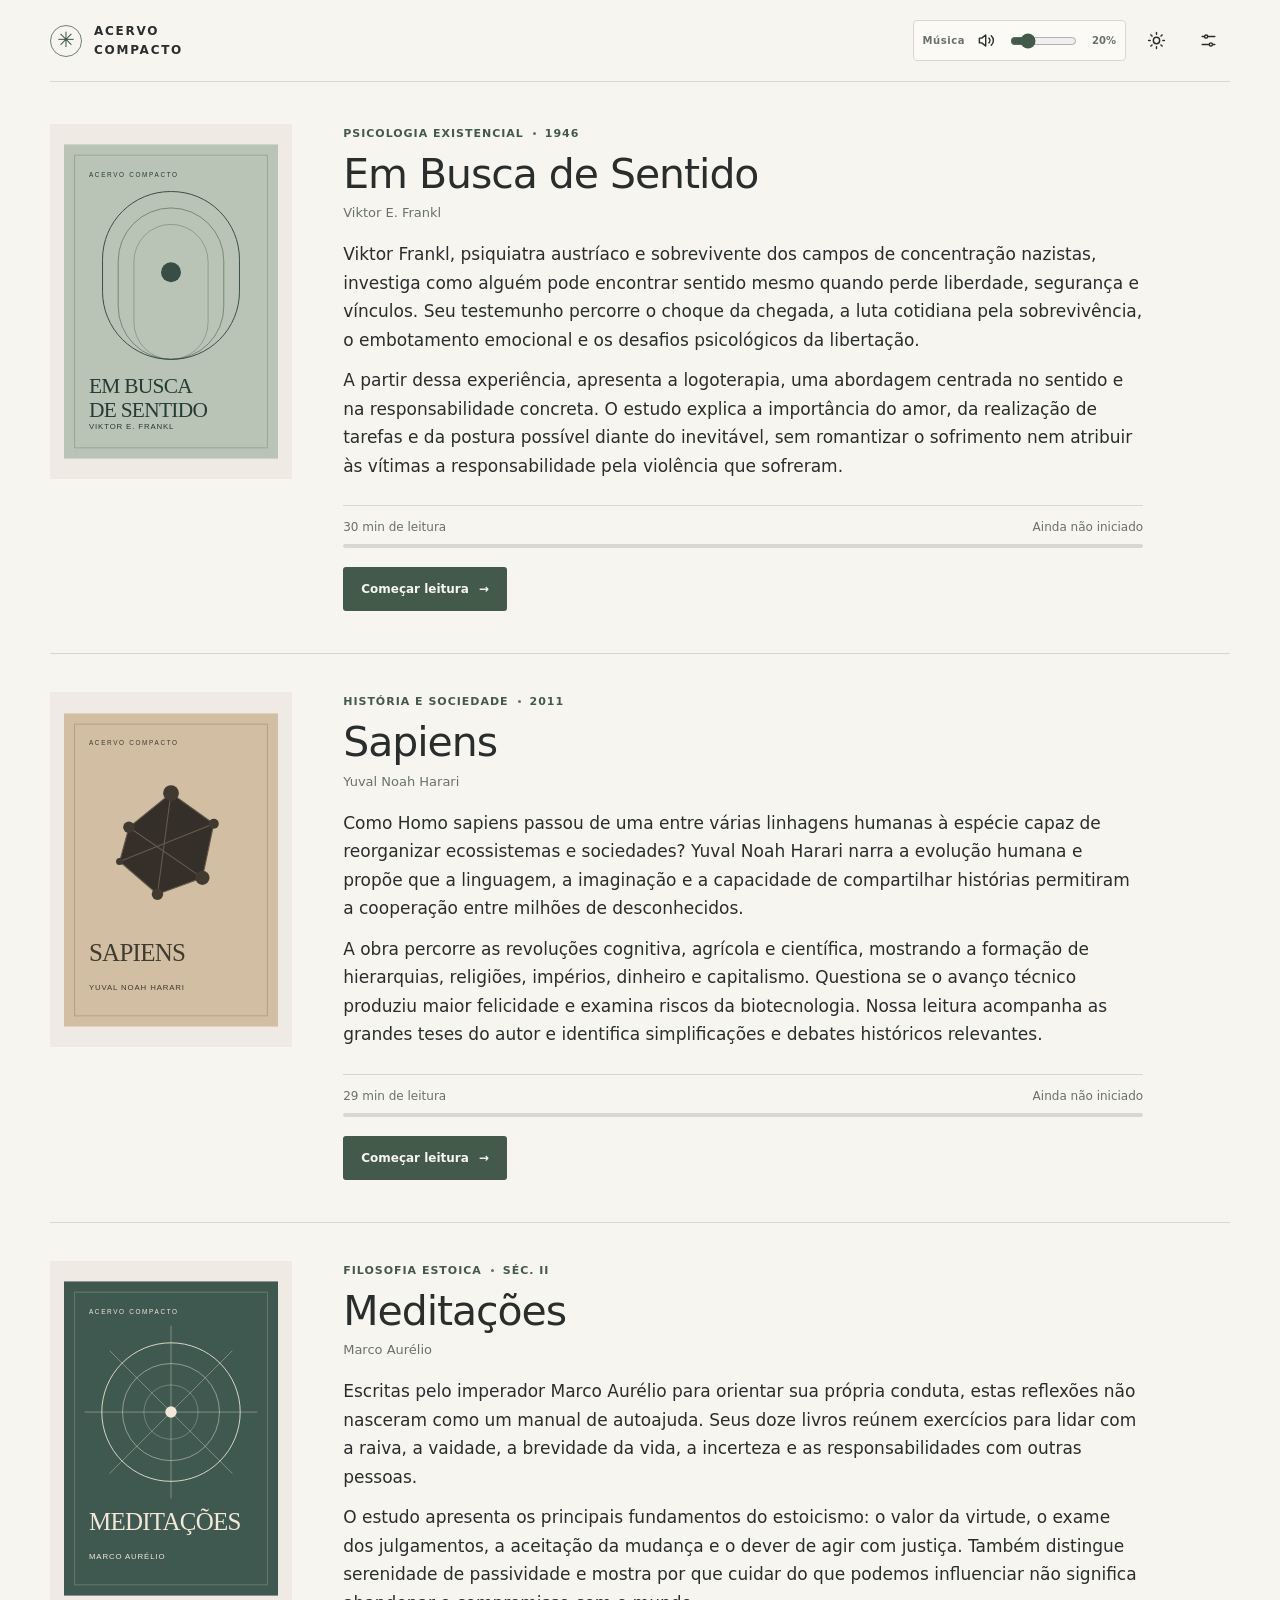
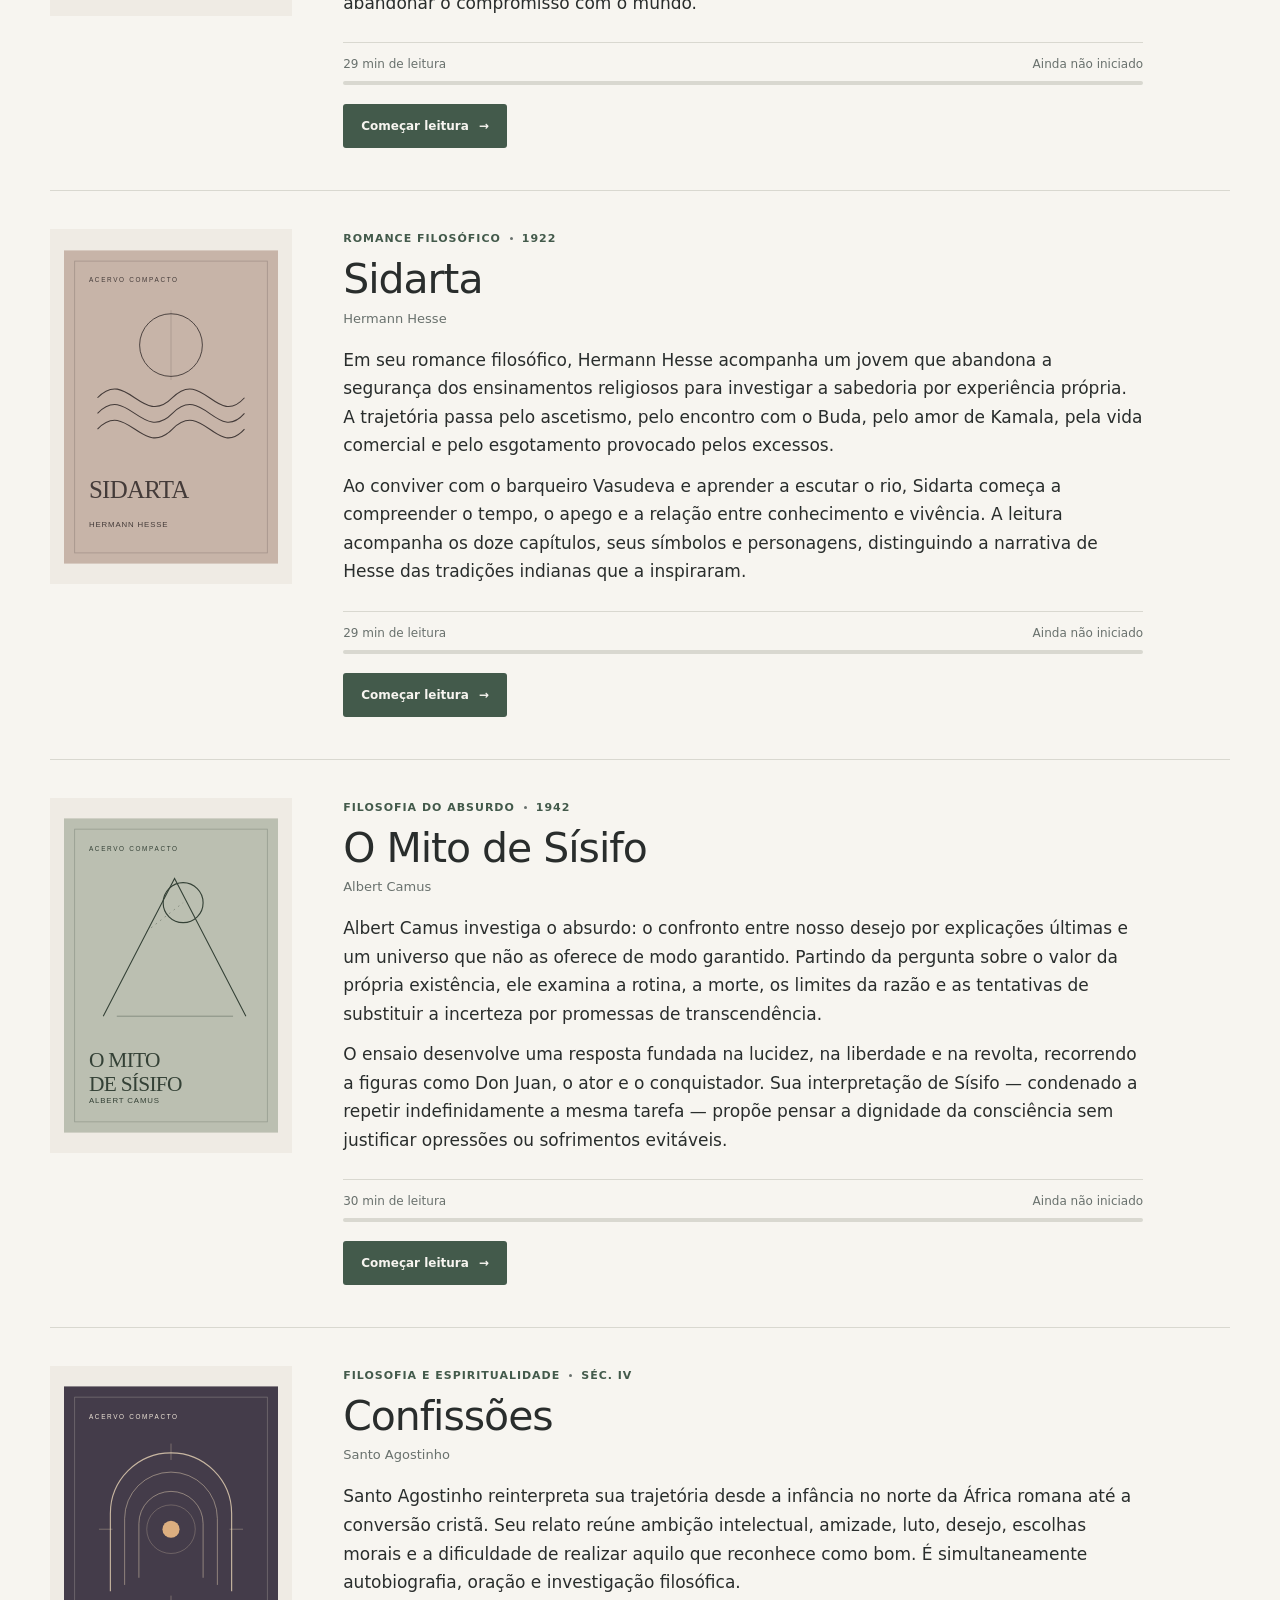
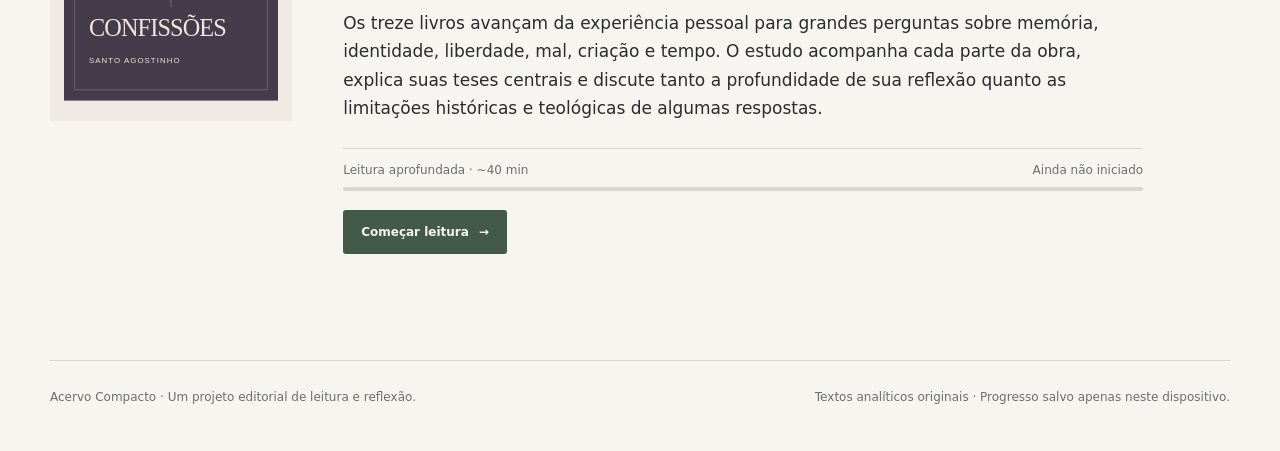
==== commit 5220f677: "style(home): remover cabeçalho redundante do catálogo" ====
--- a/index.html
+++ b/index.html
@@ -1,6 +1,6 @@
 <!DOCTYPE html><html lang="pt-BR"><head><meta charset="utf-8"><meta name="viewport" content="width=device-width,initial-scale=1"><meta name="color-scheme" content="light dark"><meta name="application-name" content="Acervo Compacto"><meta name="theme-color" content="#F7F5F0"><meta name="description" content="Acervo Compacto: resumos aprofundados de filosofia, psicologia e história, com narração neural e progresso individual."><title>Início · Acervo Compacto</title><link rel="icon" type="image/svg+xml" href="assets/images/favicon.svg"><link rel="stylesheet" href="assets/css/styles.css"><script>try{const t=JSON.parse(localStorage.getItem('biblioteca.existencia.v1.preferences')||'{}').theme;document.documentElement.dataset.theme=t==='dark'||(t!=='light'&&matchMedia('(prefers-color-scheme:dark)').matches)?'dark':'light'}catch(e){document.documentElement.dataset.theme=matchMedia('(prefers-color-scheme:dark)').matches?'dark':'light'}</script></head><body data-page="home"><a class="skip-link" href="#biblioteca">Ir para as obras</a><div class="storage-warning" role="status"></div><header class="topbar wrap ">
 <a class="masthead" href="index.html" aria-label="Acervo Compacto — Início"><span class="brand-symbol" aria-hidden="true">✳</span><span class="brand-name">Acervo<br>Compacto</span></a>
-<nav class="top-actions" aria-label="Ações gerais"><button type="button" class="icon-button" data-theme-toggle aria-label="Alternar tema" title="Alternar tema"><svg aria-hidden="true" viewBox="0 0 24 24" width="19" height="19" fill="none" stroke="currentColor" stroke-width="1.8" stroke-linecap="round" stroke-linejoin="round"><circle cx="12" cy="12" r="4"/><path d="M12 2v2m0 16v2M4.9 4.9l1.5 1.5m11.2 11.2 1.5 1.5M2 12h2m16 0h2M4.9 19.1l1.5-1.5M17.6 6.4l1.5-1.5"/></svg></button><button type="button" class="icon-button" data-open-settings aria-label="Preferências" title="Preferências"><svg aria-hidden="true" viewBox="0 0 24 24" width="19" height="19" fill="none" stroke="currentColor" stroke-width="1.8" stroke-linecap="round" stroke-linejoin="round"><path d="M4 7h16M4 17h16"/><circle cx="9" cy="7" r="2" fill="var(--bg)"/><circle cx="15" cy="17" r="2" fill="var(--bg)"/></svg></button></nav></header><main class="wrap home-main"><section id="biblioteca" aria-labelledby="biblioteca-heading"><div class="library-head"><div><span class="eyebrow">Acervo · Vol. 01</span><h1 id="biblioteca-heading" class="section-title">As seis obras</h1></div><span class="library-count">06 ensaios para leitura e escuta</span></div><div class="books-grid" aria-label="Catálogo de livros com progresso individual"><article class="book-card" data-book-card="em-busca-de-sentido" aria-labelledby="book-em-busca-de-sentido">
+<nav class="top-actions" aria-label="Ações gerais"><button type="button" class="icon-button" data-theme-toggle aria-label="Alternar tema" title="Alternar tema"><svg aria-hidden="true" viewBox="0 0 24 24" width="19" height="19" fill="none" stroke="currentColor" stroke-width="1.8" stroke-linecap="round" stroke-linejoin="round"><circle cx="12" cy="12" r="4"/><path d="M12 2v2m0 16v2M4.9 4.9l1.5 1.5m11.2 11.2 1.5 1.5M2 12h2m16 0h2M4.9 19.1l1.5-1.5M17.6 6.4l1.5-1.5"/></svg></button><button type="button" class="icon-button" data-open-settings aria-label="Preferências" title="Preferências"><svg aria-hidden="true" viewBox="0 0 24 24" width="19" height="19" fill="none" stroke="currentColor" stroke-width="1.8" stroke-linecap="round" stroke-linejoin="round"><path d="M4 7h16M4 17h16"/><circle cx="9" cy="7" r="2" fill="var(--bg)"/><circle cx="15" cy="17" r="2" fill="var(--bg)"/></svg></button></nav></header><main class="wrap home-main"><h1 class="sr-only">Acervo Compacto</h1><section id="biblioteca" aria-labelledby="biblioteca-heading"><h2 id="biblioteca-heading" class="sr-only">Catálogo de livros</h2><div class="books-grid" aria-label="Catálogo de livros com progresso individual"><article class="book-card" data-book-card="em-busca-de-sentido" aria-labelledby="book-em-busca-de-sentido">
 <a class="book-cover-link" href="livros/em-busca-de-sentido/index.html" aria-label="Abrir Em Busca de Sentido"><div class="cover-frame"><img src="assets/images/em-busca-de-sentido.svg" alt="Representação editorial original de Em Busca de Sentido" loading="lazy" width="300" height="440"></div></a>
 <div class="book-content">
 <div class="card-meta"><span>Psicologia existencial</span><span class="dot"></span><span>1946</span></div>
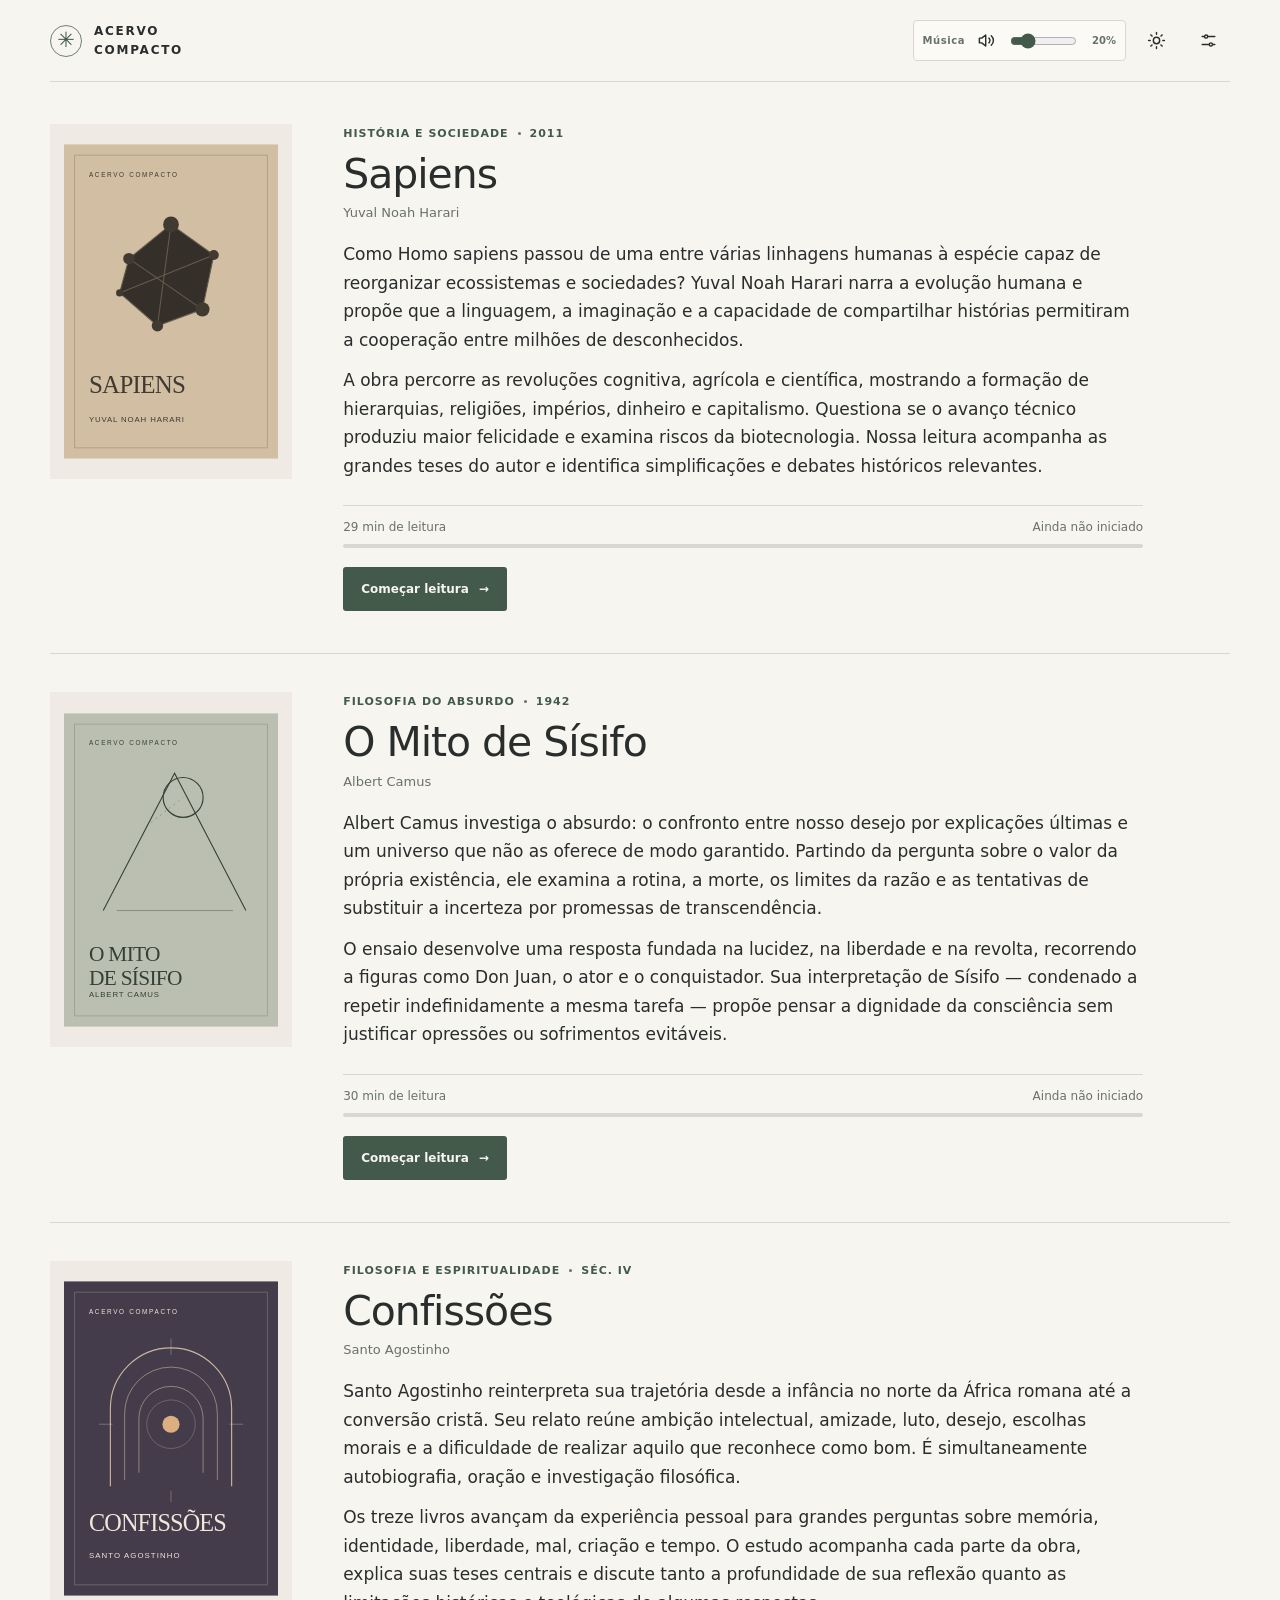
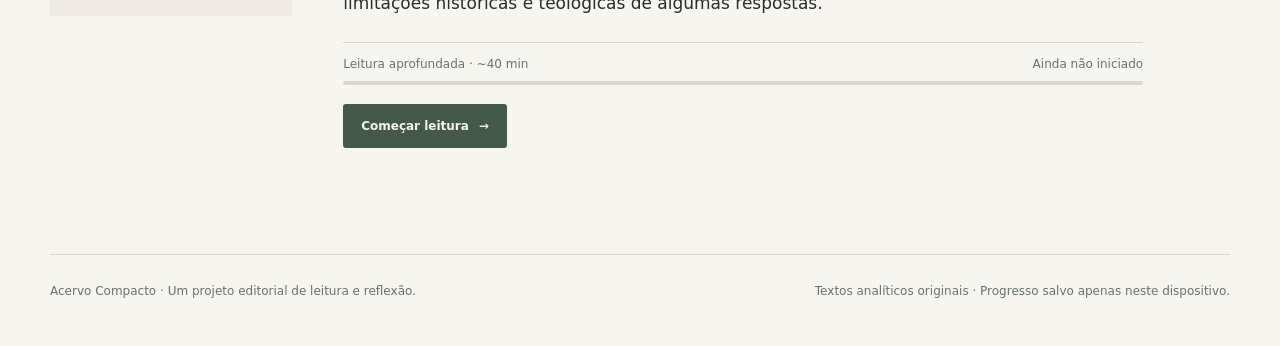
==== commit 4e0125c5: "chore(catalogo): remover Meditações, Sidarta e Em Busca de Sentido" ====
--- a/index.html
+++ b/index.html
@@ -1,17 +1,6 @@
 <!DOCTYPE html><html lang="pt-BR"><head><meta charset="utf-8"><meta name="viewport" content="width=device-width,initial-scale=1"><meta name="color-scheme" content="light dark"><meta name="application-name" content="Acervo Compacto"><meta name="theme-color" content="#F7F5F0"><meta name="description" content="Acervo Compacto: resumos aprofundados de filosofia, psicologia e história, com narração neural e progresso individual."><title>Início · Acervo Compacto</title><link rel="icon" type="image/svg+xml" href="assets/images/favicon.svg"><link rel="stylesheet" href="assets/css/styles.css"><script>try{const t=JSON.parse(localStorage.getItem('biblioteca.existencia.v1.preferences')||'{}').theme;document.documentElement.dataset.theme=t==='dark'||(t!=='light'&&matchMedia('(prefers-color-scheme:dark)').matches)?'dark':'light'}catch(e){document.documentElement.dataset.theme=matchMedia('(prefers-color-scheme:dark)').matches?'dark':'light'}</script></head><body data-page="home"><a class="skip-link" href="#biblioteca">Ir para as obras</a><div class="storage-warning" role="status"></div><header class="topbar wrap ">
 <a class="masthead" href="index.html" aria-label="Acervo Compacto — Início"><span class="brand-symbol" aria-hidden="true">✳</span><span class="brand-name">Acervo<br>Compacto</span></a>
-<nav class="top-actions" aria-label="Ações gerais"><button type="button" class="icon-button" data-theme-toggle aria-label="Alternar tema" title="Alternar tema"><svg aria-hidden="true" viewBox="0 0 24 24" width="19" height="19" fill="none" stroke="currentColor" stroke-width="1.8" stroke-linecap="round" stroke-linejoin="round"><circle cx="12" cy="12" r="4"/><path d="M12 2v2m0 16v2M4.9 4.9l1.5 1.5m11.2 11.2 1.5 1.5M2 12h2m16 0h2M4.9 19.1l1.5-1.5M17.6 6.4l1.5-1.5"/></svg></button><button type="button" class="icon-button" data-open-settings aria-label="Preferências" title="Preferências"><svg aria-hidden="true" viewBox="0 0 24 24" width="19" height="19" fill="none" stroke="currentColor" stroke-width="1.8" stroke-linecap="round" stroke-linejoin="round"><path d="M4 7h16M4 17h16"/><circle cx="9" cy="7" r="2" fill="var(--bg)"/><circle cx="15" cy="17" r="2" fill="var(--bg)"/></svg></button></nav></header><main class="wrap home-main"><h1 class="sr-only">Acervo Compacto</h1><section id="biblioteca" aria-labelledby="biblioteca-heading"><h2 id="biblioteca-heading" class="sr-only">Catálogo de livros</h2><div class="books-grid" aria-label="Catálogo de livros com progresso individual"><article class="book-card" data-book-card="em-busca-de-sentido" aria-labelledby="book-em-busca-de-sentido">
-<a class="book-cover-link" href="livros/em-busca-de-sentido/index.html" aria-label="Abrir Em Busca de Sentido"><div class="cover-frame"><img src="assets/images/em-busca-de-sentido.svg" alt="Representação editorial original de Em Busca de Sentido" loading="lazy" width="300" height="440"></div></a>
-<div class="book-content">
-<div class="card-meta"><span>Psicologia existencial</span><span class="dot"></span><span>1946</span></div>
-<h3 id="book-em-busca-de-sentido"><a href="livros/em-busca-de-sentido/index.html" class="book-title-link">Em Busca de Sentido</a></h3>
-<p class="book-author">Viktor E. Frankl</p>
-<div class="book-summary"><p>Viktor Frankl, psiquiatra austríaco e sobrevivente dos campos de concentração nazistas, investiga como alguém pode encontrar sentido mesmo quando perde liberdade, segurança e vínculos. Seu testemunho percorre o choque da chegada, a luta cotidiana pela sobrevivência, o embotamento emocional e os desafios psicológicos da libertação.</p><p>A partir dessa experiência, apresenta a logoterapia, uma abordagem centrada no sentido e na responsabilidade concreta. O estudo explica a importância do amor, da realização de tarefas e da postura possível diante do inevitável, sem romantizar o sofrimento nem atribuir às vítimas a responsabilidade pela violência que sofreram.</p></div>
-<div class="book-progress">
-<div class="book-footer"><span>30 min de leitura</span><span data-progress-label>Ainda não iniciado</span></div>
-<div class="progress-track" role="progressbar" aria-label="Progresso de Em Busca de Sentido" aria-valuemin="0" aria-valuemax="100" aria-valuenow="0"><div class="progress-fill" data-progress-fill></div></div></div>
-<a class="book-cta" href="livros/em-busca-de-sentido/index.html" data-resume-link><span data-resume-text>Começar leitura</span><span aria-hidden="true"> →</span></a>
-</div></article><article class="book-card" data-book-card="sapiens" aria-labelledby="book-sapiens">
+<nav class="top-actions" aria-label="Ações gerais"><button type="button" class="icon-button" data-theme-toggle aria-label="Alternar tema" title="Alternar tema"><svg aria-hidden="true" viewBox="0 0 24 24" width="19" height="19" fill="none" stroke="currentColor" stroke-width="1.8" stroke-linecap="round" stroke-linejoin="round"><circle cx="12" cy="12" r="4"/><path d="M12 2v2m0 16v2M4.9 4.9l1.5 1.5m11.2 11.2 1.5 1.5M2 12h2m16 0h2M4.9 19.1l1.5-1.5M17.6 6.4l1.5-1.5"/></svg></button><button type="button" class="icon-button" data-open-settings aria-label="Preferências" title="Preferências"><svg aria-hidden="true" viewBox="0 0 24 24" width="19" height="19" fill="none" stroke="currentColor" stroke-width="1.8" stroke-linecap="round" stroke-linejoin="round"><path d="M4 7h16M4 17h16"/><circle cx="9" cy="7" r="2" fill="var(--bg)"/><circle cx="15" cy="17" r="2" fill="var(--bg)"/></svg></button></nav></header><main class="wrap home-main"><h1 class="sr-only">Acervo Compacto</h1><section id="biblioteca" aria-labelledby="biblioteca-heading"><h2 id="biblioteca-heading" class="sr-only">Catálogo de livros</h2><div class="books-grid" aria-label="Catálogo de livros com progresso individual"><article class="book-card" data-book-card="sapiens" aria-labelledby="book-sapiens">
 <a class="book-cover-link" href="livros/sapiens/index.html" aria-label="Abrir Sapiens"><div class="cover-frame"><img src="assets/images/sapiens.svg" alt="Representação editorial original de Sapiens" loading="lazy" width="300" height="440"></div></a>
 <div class="book-content">
 <div class="card-meta"><span>História e sociedade</span><span class="dot"></span><span>2011</span></div>
@@ -22,28 +11,6 @@
 <div class="book-footer"><span>29 min de leitura</span><span data-progress-label>Ainda não iniciado</span></div>
 <div class="progress-track" role="progressbar" aria-label="Progresso de Sapiens" aria-valuemin="0" aria-valuemax="100" aria-valuenow="0"><div class="progress-fill" data-progress-fill></div></div></div>
 <a class="book-cta" href="livros/sapiens/index.html" data-resume-link><span data-resume-text>Começar leitura</span><span aria-hidden="true"> →</span></a>
-</div></article><article class="book-card" data-book-card="meditacoes" aria-labelledby="book-meditacoes">
-<a class="book-cover-link" href="livros/meditacoes/index.html" aria-label="Abrir Meditações"><div class="cover-frame"><img src="assets/images/meditacoes.svg" alt="Representação editorial original de Meditações" loading="lazy" width="300" height="440"></div></a>
-<div class="book-content">
-<div class="card-meta"><span>Filosofia estoica</span><span class="dot"></span><span>séc. II</span></div>
-<h3 id="book-meditacoes"><a href="livros/meditacoes/index.html" class="book-title-link">Meditações</a></h3>
-<p class="book-author">Marco Aurélio</p>
-<div class="book-summary"><p>Escritas pelo imperador Marco Aurélio para orientar sua própria conduta, estas reflexões não nasceram como um manual de autoajuda. Seus doze livros reúnem exercícios para lidar com a raiva, a vaidade, a brevidade da vida, a incerteza e as responsabilidades com outras pessoas.</p><p>O estudo apresenta os principais fundamentos do estoicismo: o valor da virtude, o exame dos julgamentos, a aceitação da mudança e o dever de agir com justiça. Também distingue serenidade de passividade e mostra por que cuidar do que podemos influenciar não significa abandonar o compromisso com o mundo.</p></div>
-<div class="book-progress">
-<div class="book-footer"><span>29 min de leitura</span><span data-progress-label>Ainda não iniciado</span></div>
-<div class="progress-track" role="progressbar" aria-label="Progresso de Meditações" aria-valuemin="0" aria-valuemax="100" aria-valuenow="0"><div class="progress-fill" data-progress-fill></div></div></div>
-<a class="book-cta" href="livros/meditacoes/index.html" data-resume-link><span data-resume-text>Começar leitura</span><span aria-hidden="true"> →</span></a>
-</div></article><article class="book-card" data-book-card="sidarta" aria-labelledby="book-sidarta">
-<a class="book-cover-link" href="livros/sidarta/index.html" aria-label="Abrir Sidarta"><div class="cover-frame"><img src="assets/images/sidarta.svg" alt="Representação editorial original de Sidarta" loading="lazy" width="300" height="440"></div></a>
-<div class="book-content">
-<div class="card-meta"><span>Romance filosófico</span><span class="dot"></span><span>1922</span></div>
-<h3 id="book-sidarta"><a href="livros/sidarta/index.html" class="book-title-link">Sidarta</a></h3>
-<p class="book-author">Hermann Hesse</p>
-<div class="book-summary"><p>Em seu romance filosófico, Hermann Hesse acompanha um jovem que abandona a segurança dos ensinamentos religiosos para investigar a sabedoria por experiência própria. A trajetória passa pelo ascetismo, pelo encontro com o Buda, pelo amor de Kamala, pela vida comercial e pelo esgotamento provocado pelos excessos.</p><p>Ao conviver com o barqueiro Vasudeva e aprender a escutar o rio, Sidarta começa a compreender o tempo, o apego e a relação entre conhecimento e vivência. A leitura acompanha os doze capítulos, seus símbolos e personagens, distinguindo a narrativa de Hesse das tradições indianas que a inspiraram.</p></div>
-<div class="book-progress">
-<div class="book-footer"><span>29 min de leitura</span><span data-progress-label>Ainda não iniciado</span></div>
-<div class="progress-track" role="progressbar" aria-label="Progresso de Sidarta" aria-valuemin="0" aria-valuemax="100" aria-valuenow="0"><div class="progress-fill" data-progress-fill></div></div></div>
-<a class="book-cta" href="livros/sidarta/index.html" data-resume-link><span data-resume-text>Começar leitura</span><span aria-hidden="true"> →</span></a>
 </div></article><article class="book-card" data-book-card="o-mito-de-sisifo" aria-labelledby="book-o-mito-de-sisifo">
 <a class="book-cover-link" href="livros/o-mito-de-sisifo/index.html" aria-label="Abrir O Mito de Sísifo"><div class="cover-frame"><img src="assets/images/o-mito-de-sisifo.svg" alt="Representação editorial original de O Mito de Sísifo" loading="lazy" width="300" height="440"></div></a>
 <div class="book-content">
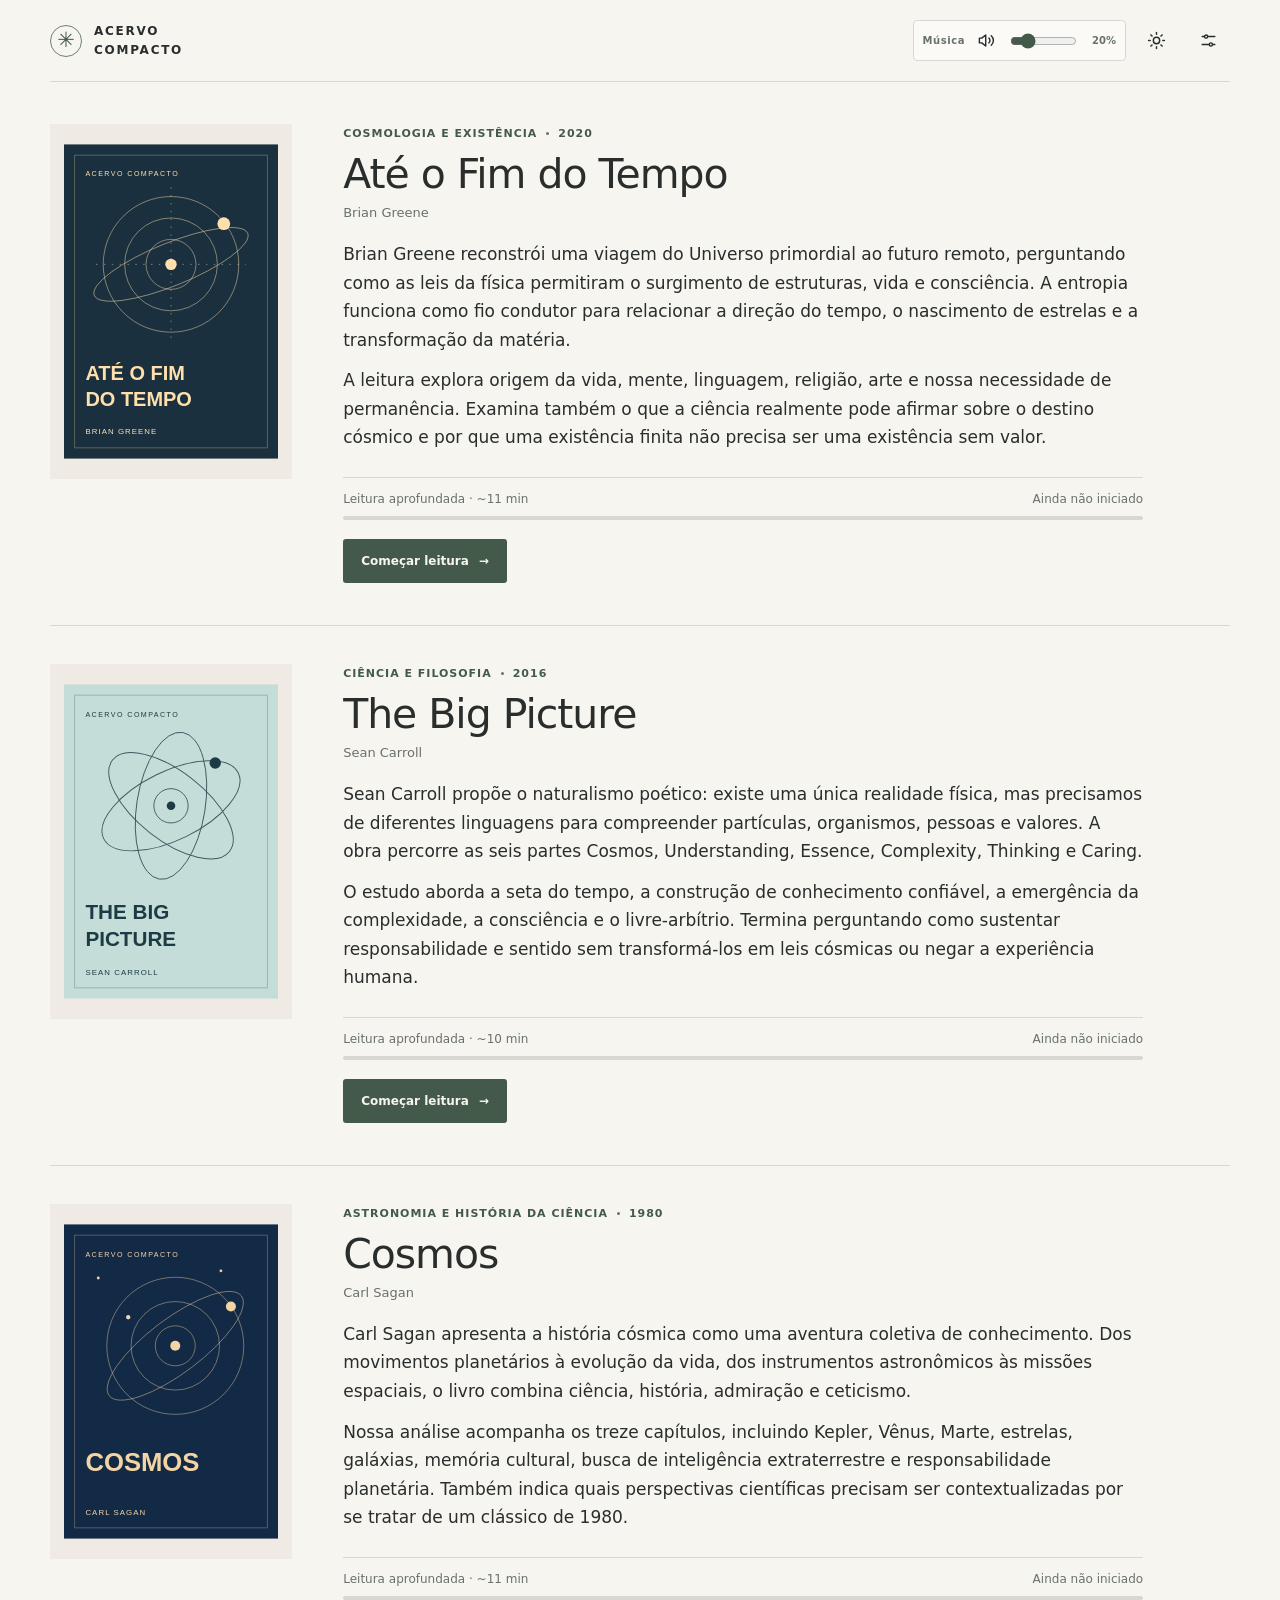
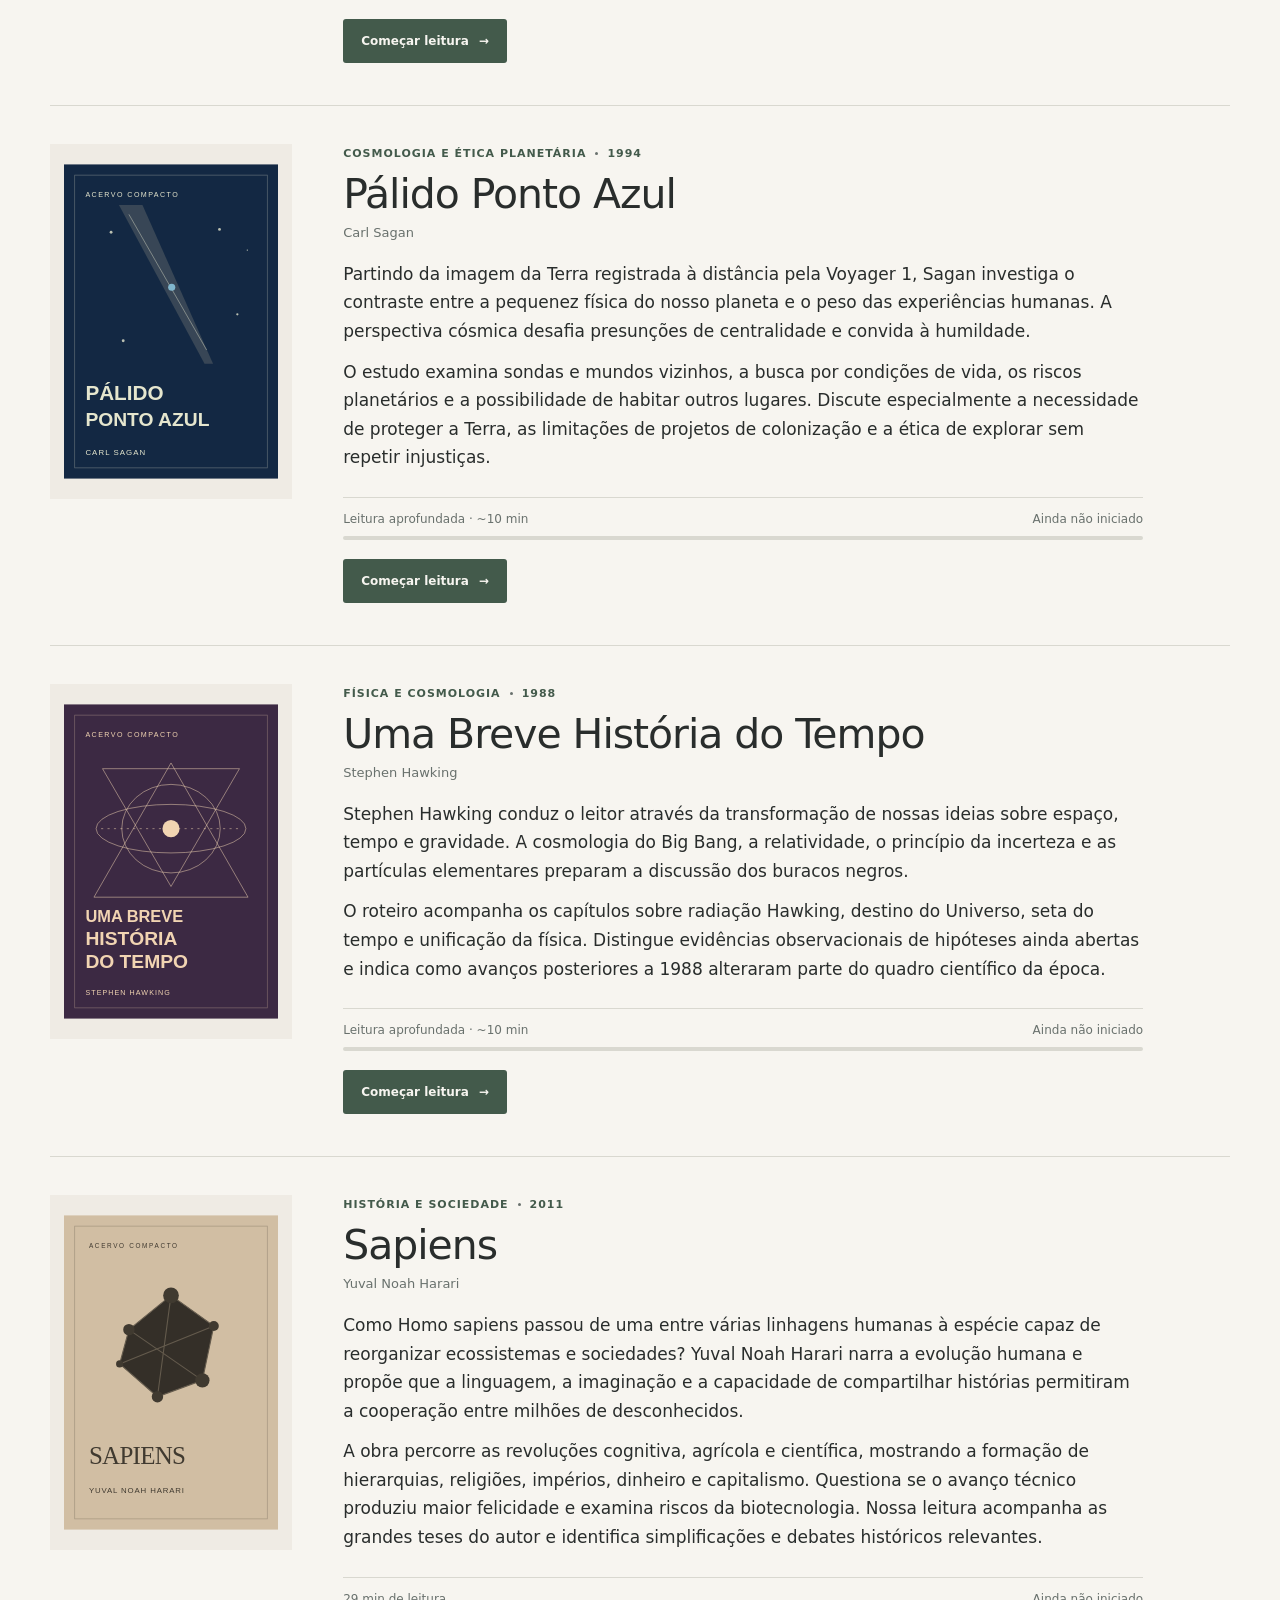
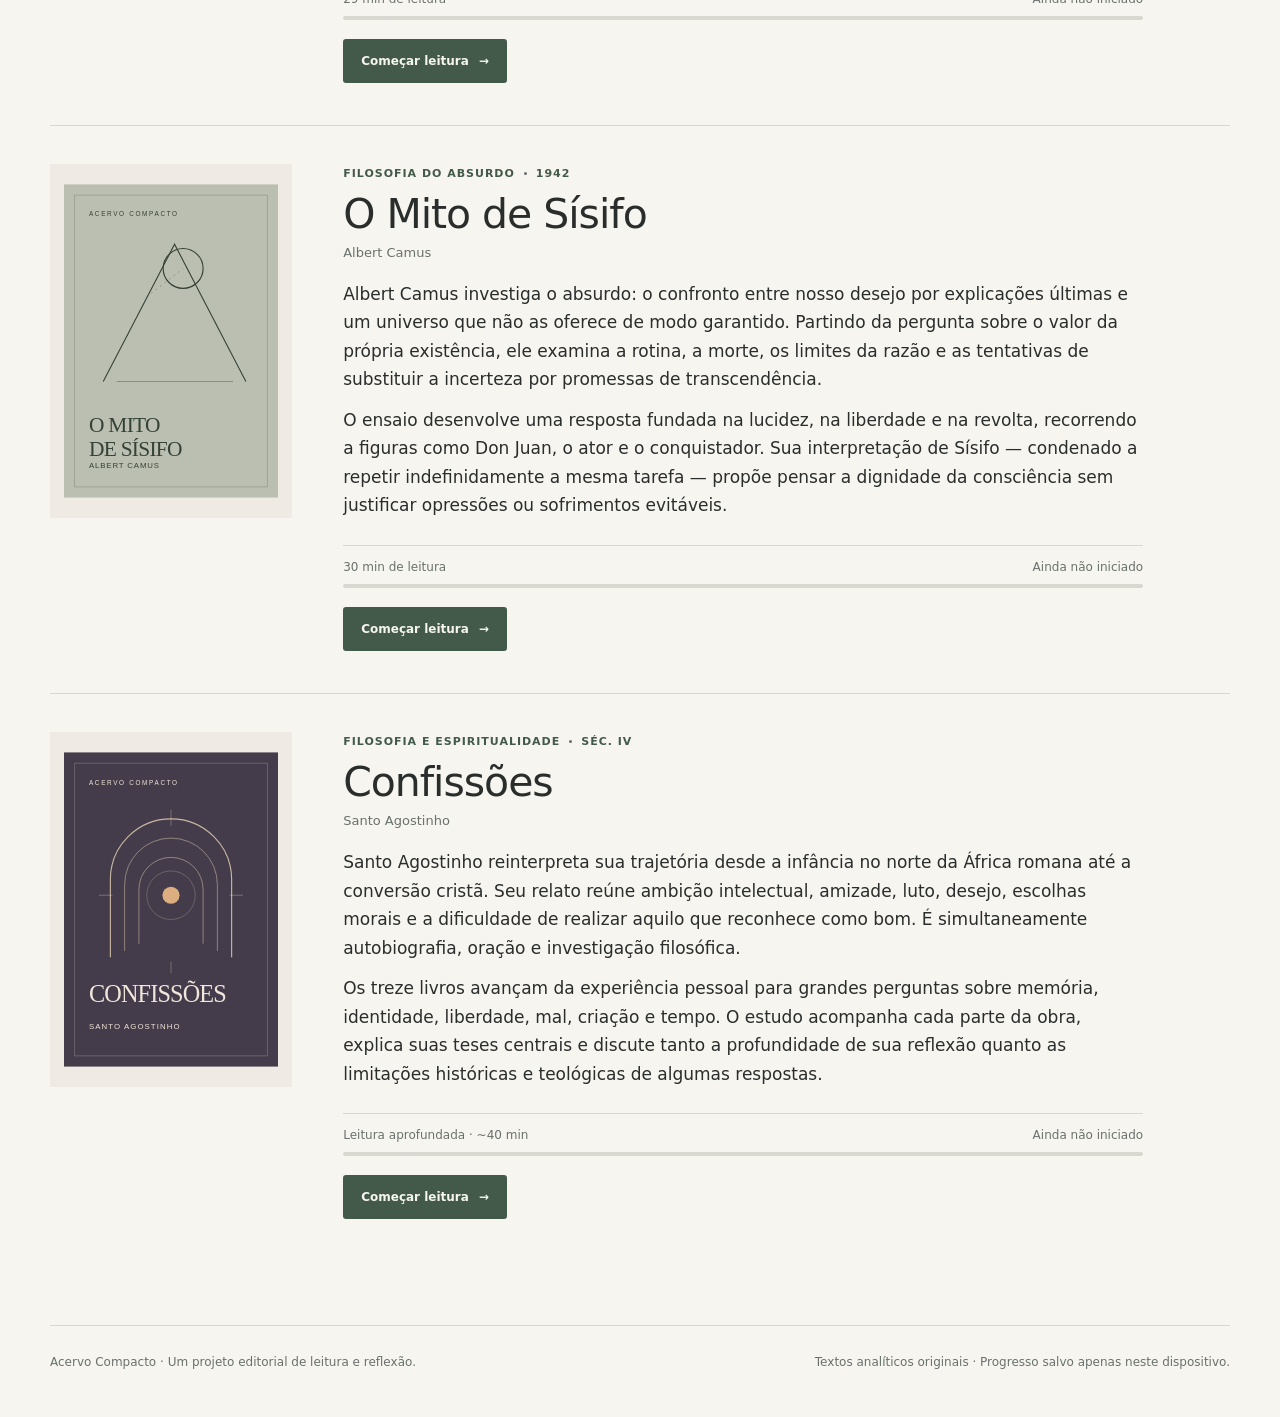
==== commit 637126dd: "feat(catalogo): integrar cinco livros, atualizar conexões e testes para oito obras" ====
--- a/index.html
+++ b/index.html
@@ -1,6 +1,6 @@
-<!DOCTYPE html><html lang="pt-BR"><head><meta charset="utf-8"><meta name="viewport" content="width=device-width,initial-scale=1"><meta name="color-scheme" content="light dark"><meta name="application-name" content="Acervo Compacto"><meta name="theme-color" content="#F7F5F0"><meta name="description" content="Acervo Compacto: resumos aprofundados de filosofia, psicologia e história, com narração neural e progresso individual."><title>Início · Acervo Compacto</title><link rel="icon" type="image/svg+xml" href="assets/images/favicon.svg"><link rel="stylesheet" href="assets/css/styles.css"><script>try{const t=JSON.parse(localStorage.getItem('biblioteca.existencia.v1.preferences')||'{}').theme;document.documentElement.dataset.theme=t==='dark'||(t!=='light'&&matchMedia('(prefers-color-scheme:dark)').matches)?'dark':'light'}catch(e){document.documentElement.dataset.theme=matchMedia('(prefers-color-scheme:dark)').matches?'dark':'light'}</script></head><body data-page="home"><a class="skip-link" href="#biblioteca">Ir para as obras</a><div class="storage-warning" role="status"></div><header class="topbar wrap ">
+<!DOCTYPE html><html lang="pt-BR"><head><meta charset="utf-8"><meta name="viewport" content="width=device-width,initial-scale=1"><meta name="color-scheme" content="light dark"><meta name="application-name" content="Acervo Compacto"><meta name="theme-color" content="#F7F5F0"><meta name="description" content="Acervo Compacto: estudos autorais de cosmologia, ciência, filosofia e história, com narração neural e progresso individual."><title>Início · Acervo Compacto</title><link rel="icon" type="image/svg+xml" href="assets/images/favicon.svg"><link rel="stylesheet" href="assets/css/styles.css"><script>try{const t=JSON.parse(localStorage.getItem('biblioteca.existencia.v1.preferences')||'{}').theme;document.documentElement.dataset.theme=t==='dark'||(t!=='light'&&matchMedia('(prefers-color-scheme:dark)').matches)?'dark':'light'}catch(e){document.documentElement.dataset.theme=matchMedia('(prefers-color-scheme:dark)').matches?'dark':'light'}</script></head><body data-page="home"><a class="skip-link" href="#biblioteca">Ir para as obras</a><div class="storage-warning" role="status"></div><header class="topbar wrap ">
 <a class="masthead" href="index.html" aria-label="Acervo Compacto — Início"><span class="brand-symbol" aria-hidden="true">✳</span><span class="brand-name">Acervo<br>Compacto</span></a>
-<nav class="top-actions" aria-label="Ações gerais"><button type="button" class="icon-button" data-theme-toggle aria-label="Alternar tema" title="Alternar tema"><svg aria-hidden="true" viewBox="0 0 24 24" width="19" height="19" fill="none" stroke="currentColor" stroke-width="1.8" stroke-linecap="round" stroke-linejoin="round"><circle cx="12" cy="12" r="4"/><path d="M12 2v2m0 16v2M4.9 4.9l1.5 1.5m11.2 11.2 1.5 1.5M2 12h2m16 0h2M4.9 19.1l1.5-1.5M17.6 6.4l1.5-1.5"/></svg></button><button type="button" class="icon-button" data-open-settings aria-label="Preferências" title="Preferências"><svg aria-hidden="true" viewBox="0 0 24 24" width="19" height="19" fill="none" stroke="currentColor" stroke-width="1.8" stroke-linecap="round" stroke-linejoin="round"><path d="M4 7h16M4 17h16"/><circle cx="9" cy="7" r="2" fill="var(--bg)"/><circle cx="15" cy="17" r="2" fill="var(--bg)"/></svg></button></nav></header><main class="wrap home-main"><h1 class="sr-only">Acervo Compacto</h1><section id="biblioteca" aria-labelledby="biblioteca-heading"><h2 id="biblioteca-heading" class="sr-only">Catálogo de livros</h2><div class="books-grid" aria-label="Catálogo de livros com progresso individual"><article class="book-card" data-book-card="sapiens" aria-labelledby="book-sapiens">
+<nav class="top-actions" aria-label="Ações gerais"><button type="button" class="icon-button" data-theme-toggle aria-label="Alternar tema" title="Alternar tema"><svg aria-hidden="true" viewBox="0 0 24 24" width="19" height="19" fill="none" stroke="currentColor" stroke-width="1.8" stroke-linecap="round" stroke-linejoin="round"><circle cx="12" cy="12" r="4"/><path d="M12 2v2m0 16v2M4.9 4.9l1.5 1.5m11.2 11.2 1.5 1.5M2 12h2m16 0h2M4.9 19.1l1.5-1.5M17.6 6.4l1.5-1.5"/></svg></button><button type="button" class="icon-button" data-open-settings aria-label="Preferências" title="Preferências"><svg aria-hidden="true" viewBox="0 0 24 24" width="19" height="19" fill="none" stroke="currentColor" stroke-width="1.8" stroke-linecap="round" stroke-linejoin="round"><path d="M4 7h16M4 17h16"/><circle cx="9" cy="7" r="2" fill="var(--bg)"/><circle cx="15" cy="17" r="2" fill="var(--bg)"/></svg></button></nav></header><main class="wrap home-main"><h1 class="sr-only">Acervo Compacto</h1><section id="biblioteca" aria-labelledby="biblioteca-heading"><h2 id="biblioteca-heading" class="sr-only">Catálogo de livros</h2><div class="books-grid" aria-label="Catálogo de livros com progresso individual"><article class="book-card" data-book-card="ate-o-fim-do-tempo" aria-labelledby="book-ate-o-fim-do-tempo"><a class="book-cover-link" href="livros/ate-o-fim-do-tempo/index.html" aria-label="Abrir Até o Fim do Tempo"><div class="cover-frame"><img src="assets/images/ate-o-fim-do-tempo.svg" alt="Representação editorial original de Até o Fim do Tempo" loading="lazy" width="300" height="440"></div></a><div class="book-content"><div class="card-meta"><span>Cosmologia e existência</span><span class="dot"></span><span>2020</span></div><h3 id="book-ate-o-fim-do-tempo"><a href="livros/ate-o-fim-do-tempo/index.html" class="book-title-link">Até o Fim do Tempo</a></h3><p class="book-author">Brian Greene</p><div class="book-summary"><p>Brian Greene reconstrói uma viagem do Universo primordial ao futuro remoto, perguntando como as leis da física permitiram o surgimento de estruturas, vida e consciência. A entropia funciona como fio condutor para relacionar a direção do tempo, o nascimento de estrelas e a transformação da matéria.</p><p>A leitura explora origem da vida, mente, linguagem, religião, arte e nossa necessidade de permanência. Examina também o que a ciência realmente pode afirmar sobre o destino cósmico e por que uma existência finita não precisa ser uma existência sem valor.</p></div><div class="book-progress"><div class="book-footer"><span>Leitura aprofundada · ~11 min</span><span data-progress-label>Ainda não iniciado</span></div><div class="progress-track" role="progressbar" aria-label="Progresso de Até o Fim do Tempo" aria-valuemin="0" aria-valuemax="100" aria-valuenow="0"><div class="progress-fill" data-progress-fill></div></div></div><a class="book-cta" href="livros/ate-o-fim-do-tempo/index.html" data-resume-link><span data-resume-text>Começar leitura</span><span aria-hidden="true"> →</span></a></div></article><article class="book-card" data-book-card="the-big-picture" aria-labelledby="book-the-big-picture"><a class="book-cover-link" href="livros/the-big-picture/index.html" aria-label="Abrir The Big Picture"><div class="cover-frame"><img src="assets/images/the-big-picture.svg" alt="Representação editorial original de The Big Picture" loading="lazy" width="300" height="440"></div></a><div class="book-content"><div class="card-meta"><span>Ciência e filosofia</span><span class="dot"></span><span>2016</span></div><h3 id="book-the-big-picture"><a href="livros/the-big-picture/index.html" class="book-title-link">The Big Picture</a></h3><p class="book-author">Sean Carroll</p><div class="book-summary"><p>Sean Carroll propõe o naturalismo poético: existe uma única realidade física, mas precisamos de diferentes linguagens para compreender partículas, organismos, pessoas e valores. A obra percorre as seis partes Cosmos, Understanding, Essence, Complexity, Thinking e Caring.</p><p>O estudo aborda a seta do tempo, a construção de conhecimento confiável, a emergência da complexidade, a consciência e o livre-arbítrio. Termina perguntando como sustentar responsabilidade e sentido sem transformá-los em leis cósmicas ou negar a experiência humana.</p></div><div class="book-progress"><div class="book-footer"><span>Leitura aprofundada · ~10 min</span><span data-progress-label>Ainda não iniciado</span></div><div class="progress-track" role="progressbar" aria-label="Progresso de The Big Picture" aria-valuemin="0" aria-valuemax="100" aria-valuenow="0"><div class="progress-fill" data-progress-fill></div></div></div><a class="book-cta" href="livros/the-big-picture/index.html" data-resume-link><span data-resume-text>Começar leitura</span><span aria-hidden="true"> →</span></a></div></article><article class="book-card" data-book-card="cosmos" aria-labelledby="book-cosmos"><a class="book-cover-link" href="livros/cosmos/index.html" aria-label="Abrir Cosmos"><div class="cover-frame"><img src="assets/images/cosmos.svg" alt="Representação editorial original de Cosmos" loading="lazy" width="300" height="440"></div></a><div class="book-content"><div class="card-meta"><span>Astronomia e história da ciência</span><span class="dot"></span><span>1980</span></div><h3 id="book-cosmos"><a href="livros/cosmos/index.html" class="book-title-link">Cosmos</a></h3><p class="book-author">Carl Sagan</p><div class="book-summary"><p>Carl Sagan apresenta a história cósmica como uma aventura coletiva de conhecimento. Dos movimentos planetários à evolução da vida, dos instrumentos astronômicos às missões espaciais, o livro combina ciência, história, admiração e ceticismo.</p><p>Nossa análise acompanha os treze capítulos, incluindo Kepler, Vênus, Marte, estrelas, galáxias, memória cultural, busca de inteligência extraterrestre e responsabilidade planetária. Também indica quais perspectivas científicas precisam ser contextualizadas por se tratar de um clássico de 1980.</p></div><div class="book-progress"><div class="book-footer"><span>Leitura aprofundada · ~11 min</span><span data-progress-label>Ainda não iniciado</span></div><div class="progress-track" role="progressbar" aria-label="Progresso de Cosmos" aria-valuemin="0" aria-valuemax="100" aria-valuenow="0"><div class="progress-fill" data-progress-fill></div></div></div><a class="book-cta" href="livros/cosmos/index.html" data-resume-link><span data-resume-text>Começar leitura</span><span aria-hidden="true"> →</span></a></div></article><article class="book-card" data-book-card="palido-ponto-azul" aria-labelledby="book-palido-ponto-azul"><a class="book-cover-link" href="livros/palido-ponto-azul/index.html" aria-label="Abrir Pálido Ponto Azul"><div class="cover-frame"><img src="assets/images/palido-ponto-azul.svg" alt="Representação editorial original de Pálido Ponto Azul" loading="lazy" width="300" height="440"></div></a><div class="book-content"><div class="card-meta"><span>Cosmologia e ética planetária</span><span class="dot"></span><span>1994</span></div><h3 id="book-palido-ponto-azul"><a href="livros/palido-ponto-azul/index.html" class="book-title-link">Pálido Ponto Azul</a></h3><p class="book-author">Carl Sagan</p><div class="book-summary"><p>Partindo da imagem da Terra registrada à distância pela Voyager 1, Sagan investiga o contraste entre a pequenez física do nosso planeta e o peso das experiências humanas. A perspectiva cósmica desafia presunções de centralidade e convida à humildade.</p><p>O estudo examina sondas e mundos vizinhos, a busca por condições de vida, os riscos planetários e a possibilidade de habitar outros lugares. Discute especialmente a necessidade de proteger a Terra, as limitações de projetos de colonização e a ética de explorar sem repetir injustiças.</p></div><div class="book-progress"><div class="book-footer"><span>Leitura aprofundada · ~10 min</span><span data-progress-label>Ainda não iniciado</span></div><div class="progress-track" role="progressbar" aria-label="Progresso de Pálido Ponto Azul" aria-valuemin="0" aria-valuemax="100" aria-valuenow="0"><div class="progress-fill" data-progress-fill></div></div></div><a class="book-cta" href="livros/palido-ponto-azul/index.html" data-resume-link><span data-resume-text>Começar leitura</span><span aria-hidden="true"> →</span></a></div></article><article class="book-card" data-book-card="uma-breve-historia-do-tempo" aria-labelledby="book-uma-breve-historia-do-tempo"><a class="book-cover-link" href="livros/uma-breve-historia-do-tempo/index.html" aria-label="Abrir Uma Breve História do Tempo"><div class="cover-frame"><img src="assets/images/uma-breve-historia-do-tempo.svg" alt="Representação editorial original de Uma Breve História do Tempo" loading="lazy" width="300" height="440"></div></a><div class="book-content"><div class="card-meta"><span>Física e cosmologia</span><span class="dot"></span><span>1988</span></div><h3 id="book-uma-breve-historia-do-tempo"><a href="livros/uma-breve-historia-do-tempo/index.html" class="book-title-link">Uma Breve História do Tempo</a></h3><p class="book-author">Stephen Hawking</p><div class="book-summary"><p>Stephen Hawking conduz o leitor através da transformação de nossas ideias sobre espaço, tempo e gravidade. A cosmologia do Big Bang, a relatividade, o princípio da incerteza e as partículas elementares preparam a discussão dos buracos negros.</p><p>O roteiro acompanha os capítulos sobre radiação Hawking, destino do Universo, seta do tempo e unificação da física. Distingue evidências observacionais de hipóteses ainda abertas e indica como avanços posteriores a 1988 alteraram parte do quadro científico da época.</p></div><div class="book-progress"><div class="book-footer"><span>Leitura aprofundada · ~10 min</span><span data-progress-label>Ainda não iniciado</span></div><div class="progress-track" role="progressbar" aria-label="Progresso de Uma Breve História do Tempo" aria-valuemin="0" aria-valuemax="100" aria-valuenow="0"><div class="progress-fill" data-progress-fill></div></div></div><a class="book-cta" href="livros/uma-breve-historia-do-tempo/index.html" data-resume-link><span data-resume-text>Começar leitura</span><span aria-hidden="true"> →</span></a></div></article><article class="book-card" data-book-card="sapiens" aria-labelledby="book-sapiens">
 <a class="book-cover-link" href="livros/sapiens/index.html" aria-label="Abrir Sapiens"><div class="cover-frame"><img src="assets/images/sapiens.svg" alt="Representação editorial original de Sapiens" loading="lazy" width="300" height="440"></div></a>
 <div class="book-content">
 <div class="card-meta"><span>História e sociedade</span><span class="dot"></span><span>2011</span></div>
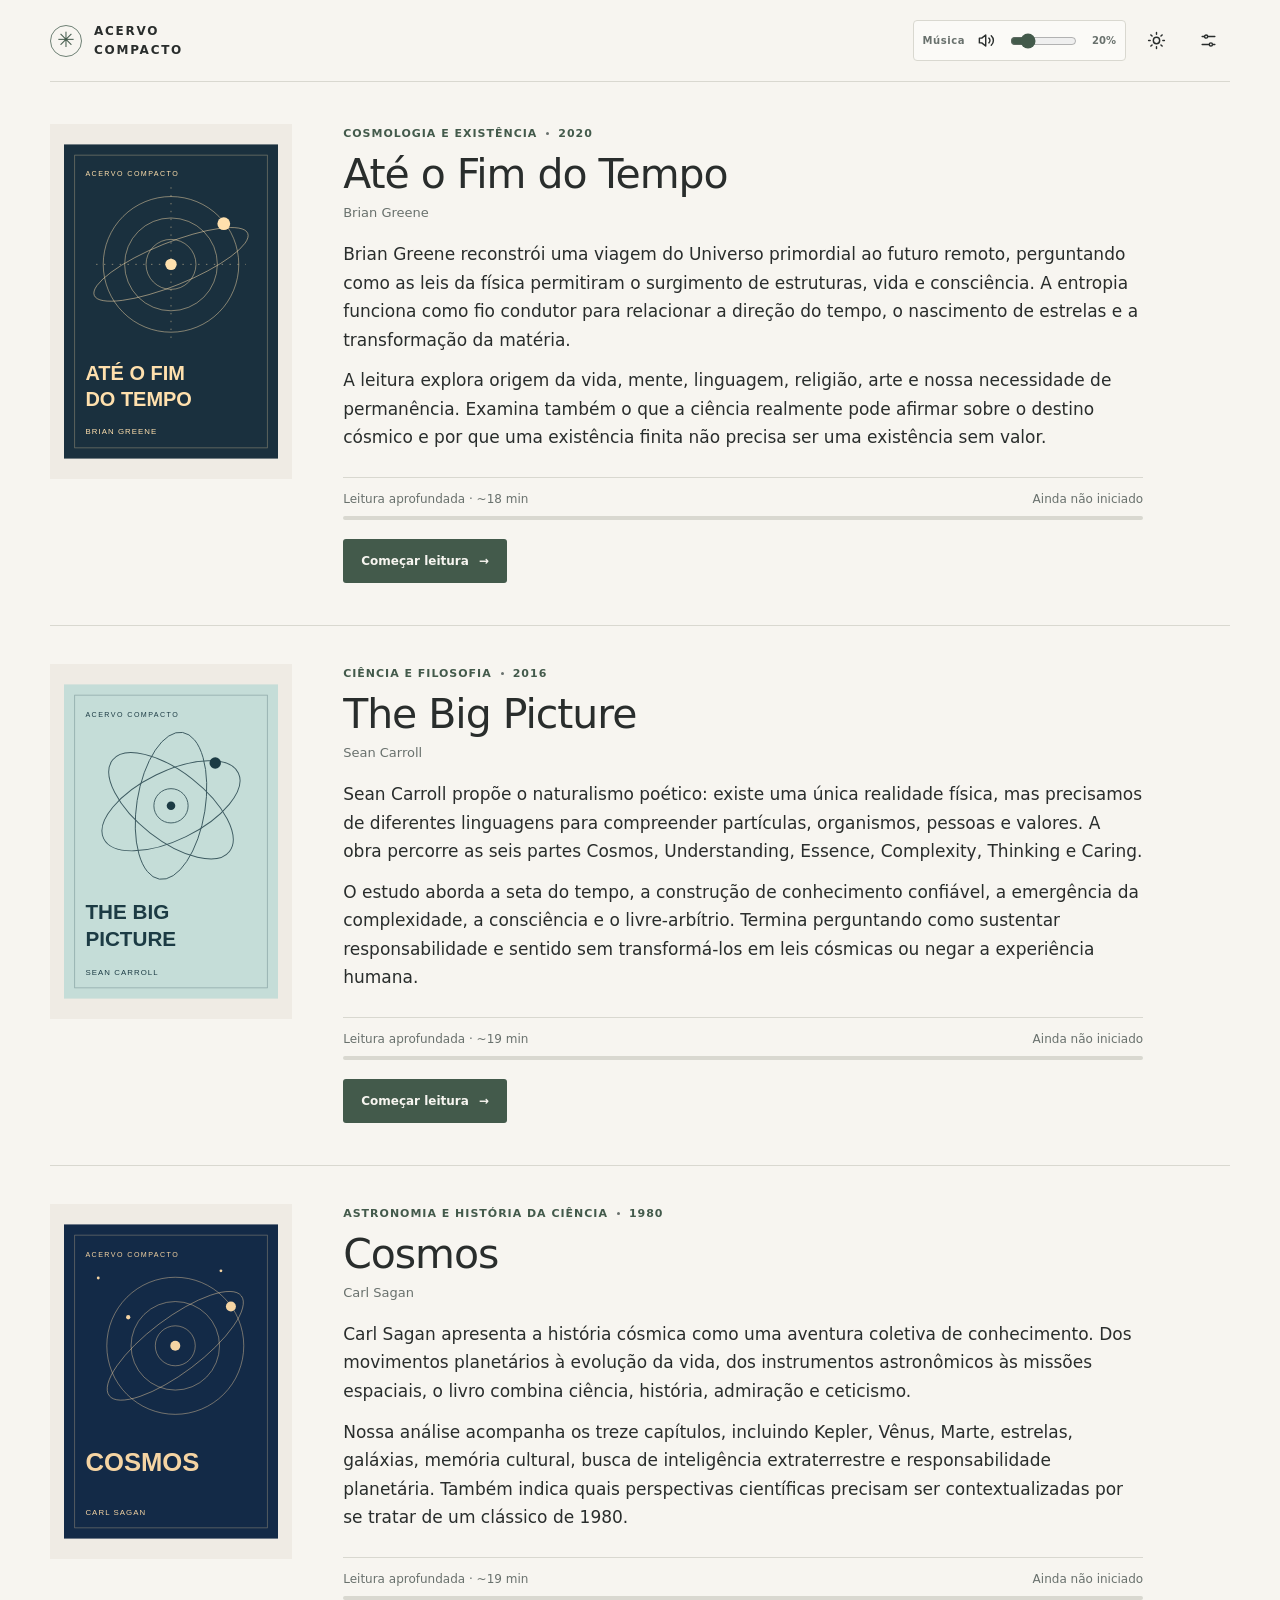
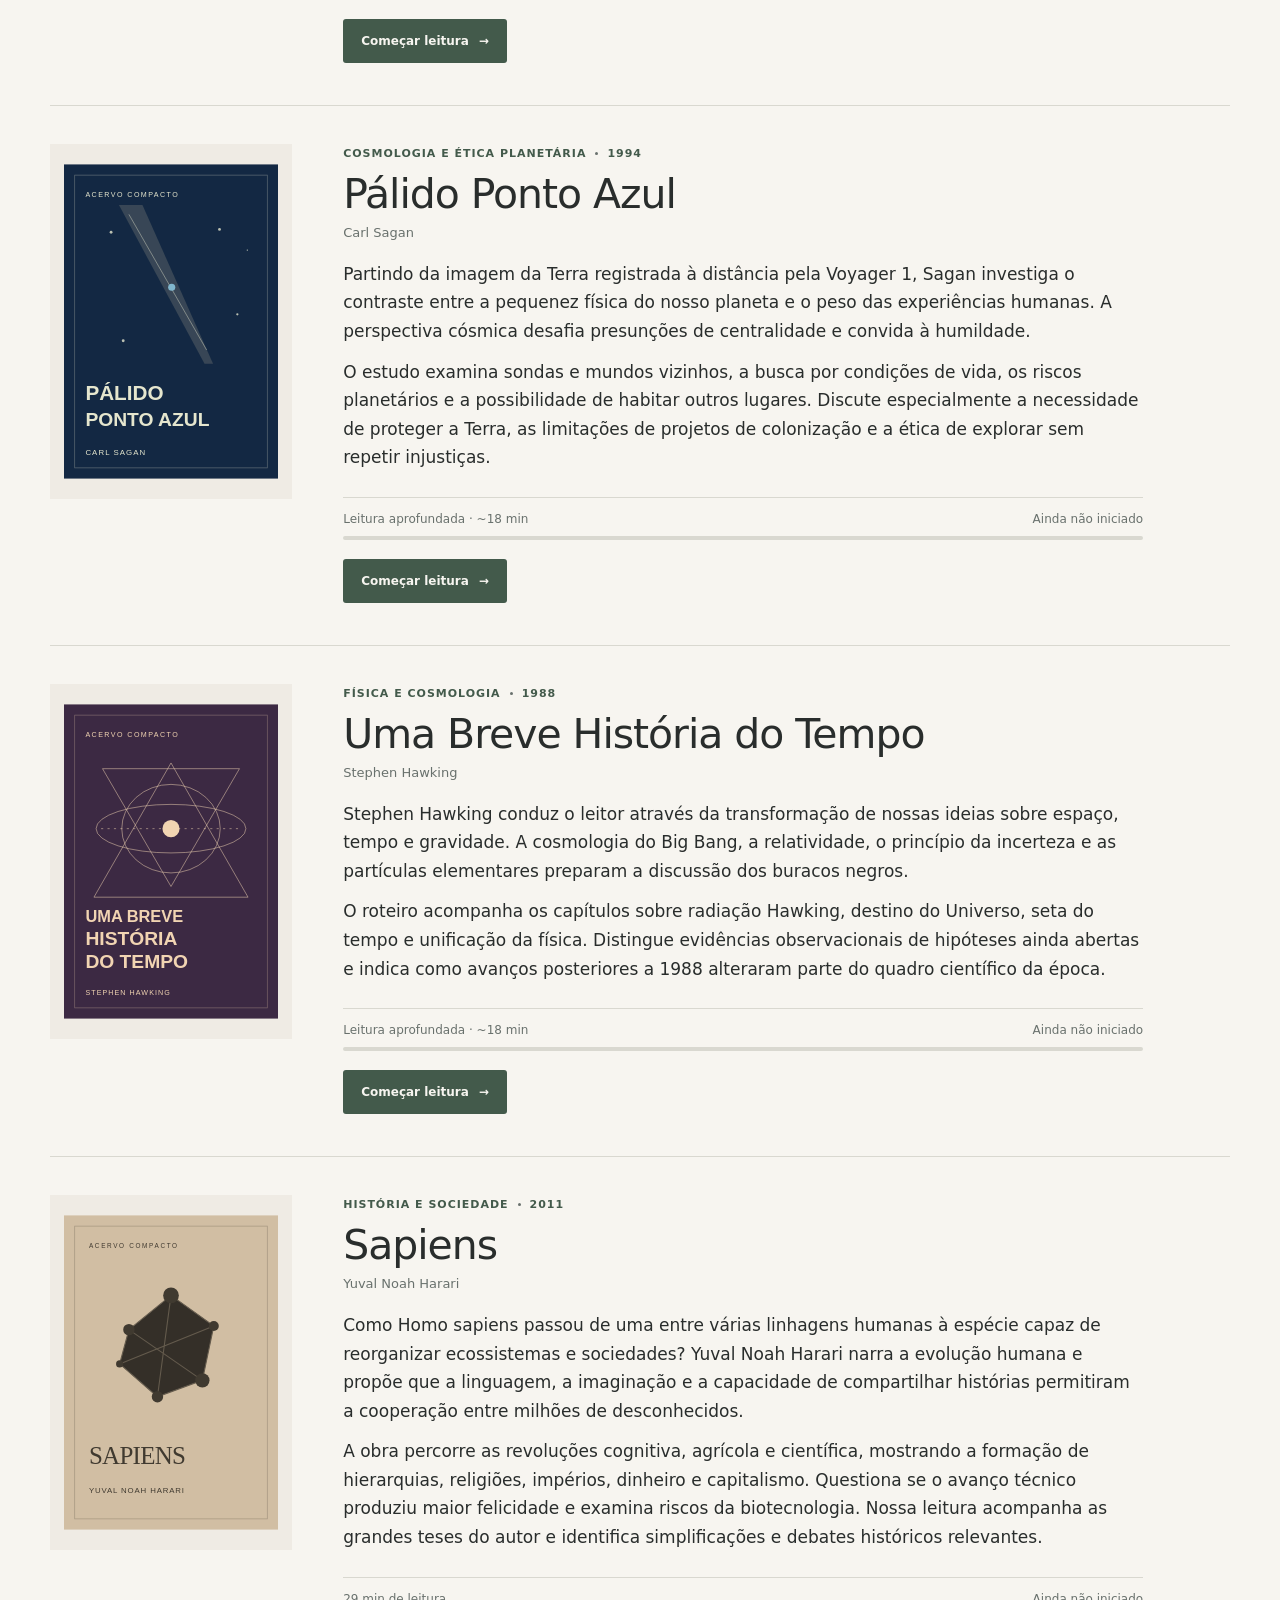
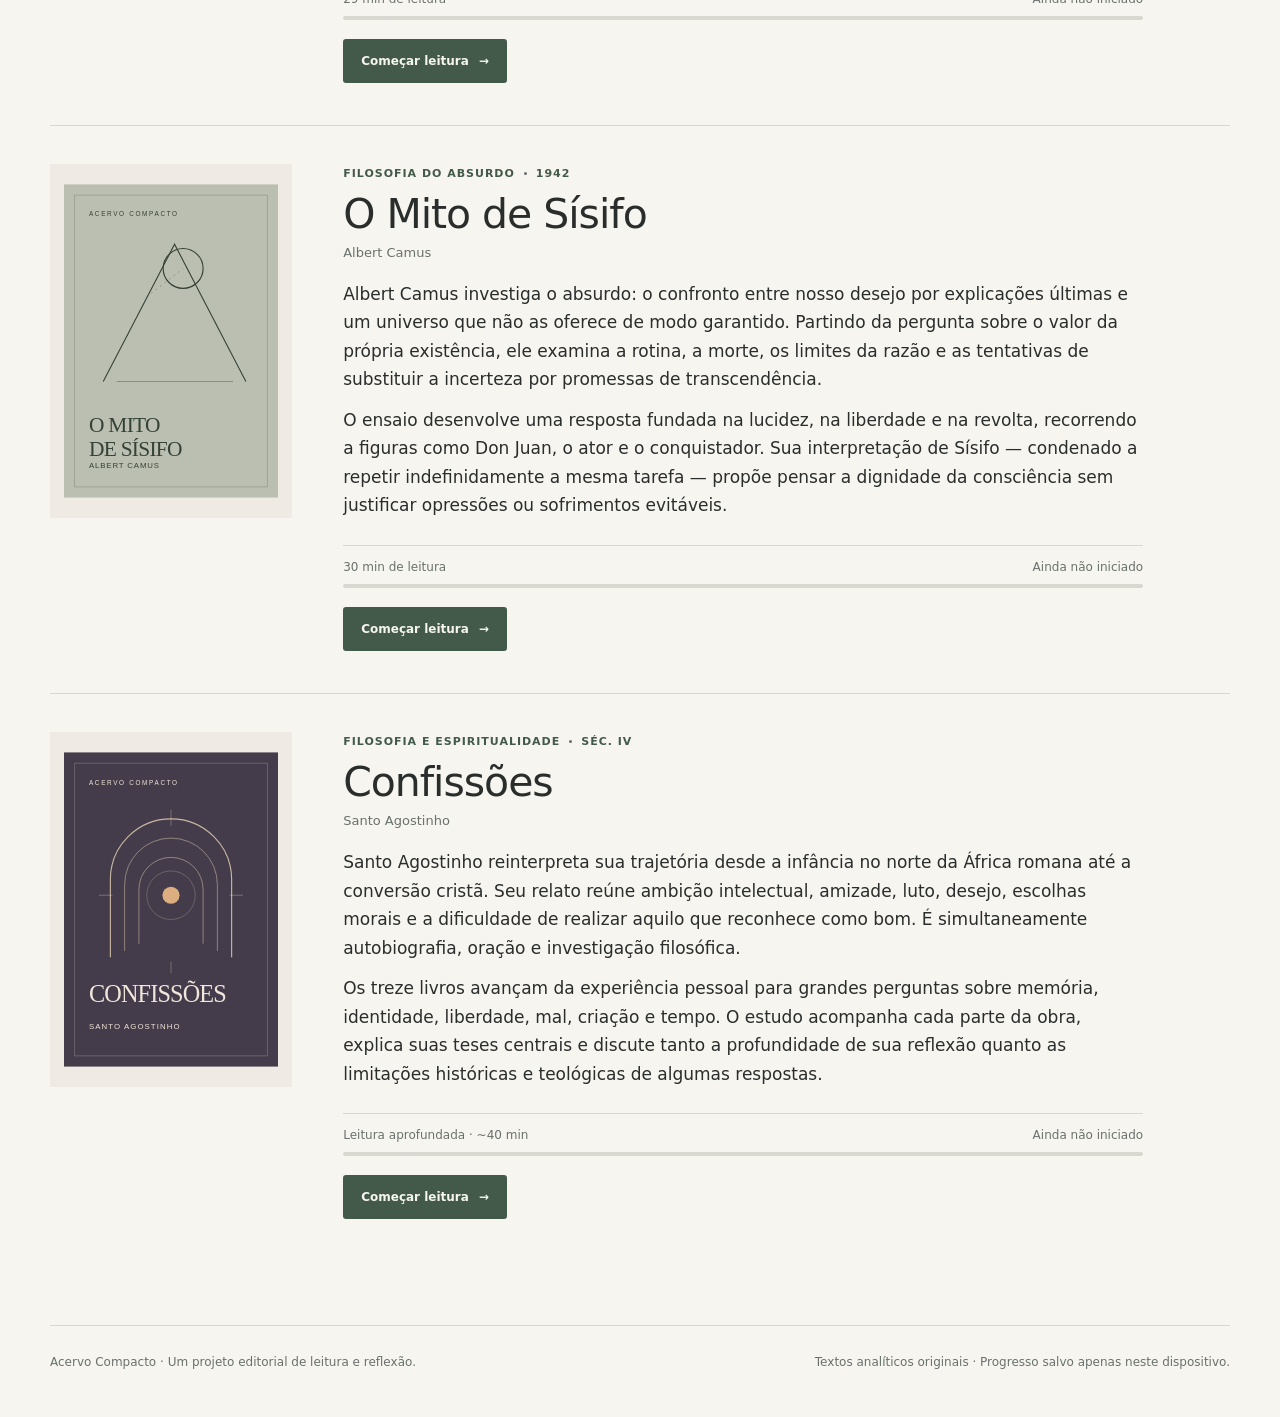
==== commit 24e5c57a: "test(leitura): sincronizar tempos da index e exigir profundidade dos novos estudos" ====
--- a/index.html
+++ b/index.html
@@ -1,6 +1,6 @@
 <!DOCTYPE html><html lang="pt-BR"><head><meta charset="utf-8"><meta name="viewport" content="width=device-width,initial-scale=1"><meta name="color-scheme" content="light dark"><meta name="application-name" content="Acervo Compacto"><meta name="theme-color" content="#F7F5F0"><meta name="description" content="Acervo Compacto: estudos autorais de cosmologia, ciência, filosofia e história, com narração neural e progresso individual."><title>Início · Acervo Compacto</title><link rel="icon" type="image/svg+xml" href="assets/images/favicon.svg"><link rel="stylesheet" href="assets/css/styles.css"><script>try{const t=JSON.parse(localStorage.getItem('biblioteca.existencia.v1.preferences')||'{}').theme;document.documentElement.dataset.theme=t==='dark'||(t!=='light'&&matchMedia('(prefers-color-scheme:dark)').matches)?'dark':'light'}catch(e){document.documentElement.dataset.theme=matchMedia('(prefers-color-scheme:dark)').matches?'dark':'light'}</script></head><body data-page="home"><a class="skip-link" href="#biblioteca">Ir para as obras</a><div class="storage-warning" role="status"></div><header class="topbar wrap ">
 <a class="masthead" href="index.html" aria-label="Acervo Compacto — Início"><span class="brand-symbol" aria-hidden="true">✳</span><span class="brand-name">Acervo<br>Compacto</span></a>
-<nav class="top-actions" aria-label="Ações gerais"><button type="button" class="icon-button" data-theme-toggle aria-label="Alternar tema" title="Alternar tema"><svg aria-hidden="true" viewBox="0 0 24 24" width="19" height="19" fill="none" stroke="currentColor" stroke-width="1.8" stroke-linecap="round" stroke-linejoin="round"><circle cx="12" cy="12" r="4"/><path d="M12 2v2m0 16v2M4.9 4.9l1.5 1.5m11.2 11.2 1.5 1.5M2 12h2m16 0h2M4.9 19.1l1.5-1.5M17.6 6.4l1.5-1.5"/></svg></button><button type="button" class="icon-button" data-open-settings aria-label="Preferências" title="Preferências"><svg aria-hidden="true" viewBox="0 0 24 24" width="19" height="19" fill="none" stroke="currentColor" stroke-width="1.8" stroke-linecap="round" stroke-linejoin="round"><path d="M4 7h16M4 17h16"/><circle cx="9" cy="7" r="2" fill="var(--bg)"/><circle cx="15" cy="17" r="2" fill="var(--bg)"/></svg></button></nav></header><main class="wrap home-main"><h1 class="sr-only">Acervo Compacto</h1><section id="biblioteca" aria-labelledby="biblioteca-heading"><h2 id="biblioteca-heading" class="sr-only">Catálogo de livros</h2><div class="books-grid" aria-label="Catálogo de livros com progresso individual"><article class="book-card" data-book-card="ate-o-fim-do-tempo" aria-labelledby="book-ate-o-fim-do-tempo"><a class="book-cover-link" href="livros/ate-o-fim-do-tempo/index.html" aria-label="Abrir Até o Fim do Tempo"><div class="cover-frame"><img src="assets/images/ate-o-fim-do-tempo.svg" alt="Representação editorial original de Até o Fim do Tempo" loading="lazy" width="300" height="440"></div></a><div class="book-content"><div class="card-meta"><span>Cosmologia e existência</span><span class="dot"></span><span>2020</span></div><h3 id="book-ate-o-fim-do-tempo"><a href="livros/ate-o-fim-do-tempo/index.html" class="book-title-link">Até o Fim do Tempo</a></h3><p class="book-author">Brian Greene</p><div class="book-summary"><p>Brian Greene reconstrói uma viagem do Universo primordial ao futuro remoto, perguntando como as leis da física permitiram o surgimento de estruturas, vida e consciência. A entropia funciona como fio condutor para relacionar a direção do tempo, o nascimento de estrelas e a transformação da matéria.</p><p>A leitura explora origem da vida, mente, linguagem, religião, arte e nossa necessidade de permanência. Examina também o que a ciência realmente pode afirmar sobre o destino cósmico e por que uma existência finita não precisa ser uma existência sem valor.</p></div><div class="book-progress"><div class="book-footer"><span>Leitura aprofundada · ~11 min</span><span data-progress-label>Ainda não iniciado</span></div><div class="progress-track" role="progressbar" aria-label="Progresso de Até o Fim do Tempo" aria-valuemin="0" aria-valuemax="100" aria-valuenow="0"><div class="progress-fill" data-progress-fill></div></div></div><a class="book-cta" href="livros/ate-o-fim-do-tempo/index.html" data-resume-link><span data-resume-text>Começar leitura</span><span aria-hidden="true"> →</span></a></div></article><article class="book-card" data-book-card="the-big-picture" aria-labelledby="book-the-big-picture"><a class="book-cover-link" href="livros/the-big-picture/index.html" aria-label="Abrir The Big Picture"><div class="cover-frame"><img src="assets/images/the-big-picture.svg" alt="Representação editorial original de The Big Picture" loading="lazy" width="300" height="440"></div></a><div class="book-content"><div class="card-meta"><span>Ciência e filosofia</span><span class="dot"></span><span>2016</span></div><h3 id="book-the-big-picture"><a href="livros/the-big-picture/index.html" class="book-title-link">The Big Picture</a></h3><p class="book-author">Sean Carroll</p><div class="book-summary"><p>Sean Carroll propõe o naturalismo poético: existe uma única realidade física, mas precisamos de diferentes linguagens para compreender partículas, organismos, pessoas e valores. A obra percorre as seis partes Cosmos, Understanding, Essence, Complexity, Thinking e Caring.</p><p>O estudo aborda a seta do tempo, a construção de conhecimento confiável, a emergência da complexidade, a consciência e o livre-arbítrio. Termina perguntando como sustentar responsabilidade e sentido sem transformá-los em leis cósmicas ou negar a experiência humana.</p></div><div class="book-progress"><div class="book-footer"><span>Leitura aprofundada · ~10 min</span><span data-progress-label>Ainda não iniciado</span></div><div class="progress-track" role="progressbar" aria-label="Progresso de The Big Picture" aria-valuemin="0" aria-valuemax="100" aria-valuenow="0"><div class="progress-fill" data-progress-fill></div></div></div><a class="book-cta" href="livros/the-big-picture/index.html" data-resume-link><span data-resume-text>Começar leitura</span><span aria-hidden="true"> →</span></a></div></article><article class="book-card" data-book-card="cosmos" aria-labelledby="book-cosmos"><a class="book-cover-link" href="livros/cosmos/index.html" aria-label="Abrir Cosmos"><div class="cover-frame"><img src="assets/images/cosmos.svg" alt="Representação editorial original de Cosmos" loading="lazy" width="300" height="440"></div></a><div class="book-content"><div class="card-meta"><span>Astronomia e história da ciência</span><span class="dot"></span><span>1980</span></div><h3 id="book-cosmos"><a href="livros/cosmos/index.html" class="book-title-link">Cosmos</a></h3><p class="book-author">Carl Sagan</p><div class="book-summary"><p>Carl Sagan apresenta a história cósmica como uma aventura coletiva de conhecimento. Dos movimentos planetários à evolução da vida, dos instrumentos astronômicos às missões espaciais, o livro combina ciência, história, admiração e ceticismo.</p><p>Nossa análise acompanha os treze capítulos, incluindo Kepler, Vênus, Marte, estrelas, galáxias, memória cultural, busca de inteligência extraterrestre e responsabilidade planetária. Também indica quais perspectivas científicas precisam ser contextualizadas por se tratar de um clássico de 1980.</p></div><div class="book-progress"><div class="book-footer"><span>Leitura aprofundada · ~11 min</span><span data-progress-label>Ainda não iniciado</span></div><div class="progress-track" role="progressbar" aria-label="Progresso de Cosmos" aria-valuemin="0" aria-valuemax="100" aria-valuenow="0"><div class="progress-fill" data-progress-fill></div></div></div><a class="book-cta" href="livros/cosmos/index.html" data-resume-link><span data-resume-text>Começar leitura</span><span aria-hidden="true"> →</span></a></div></article><article class="book-card" data-book-card="palido-ponto-azul" aria-labelledby="book-palido-ponto-azul"><a class="book-cover-link" href="livros/palido-ponto-azul/index.html" aria-label="Abrir Pálido Ponto Azul"><div class="cover-frame"><img src="assets/images/palido-ponto-azul.svg" alt="Representação editorial original de Pálido Ponto Azul" loading="lazy" width="300" height="440"></div></a><div class="book-content"><div class="card-meta"><span>Cosmologia e ética planetária</span><span class="dot"></span><span>1994</span></div><h3 id="book-palido-ponto-azul"><a href="livros/palido-ponto-azul/index.html" class="book-title-link">Pálido Ponto Azul</a></h3><p class="book-author">Carl Sagan</p><div class="book-summary"><p>Partindo da imagem da Terra registrada à distância pela Voyager 1, Sagan investiga o contraste entre a pequenez física do nosso planeta e o peso das experiências humanas. A perspectiva cósmica desafia presunções de centralidade e convida à humildade.</p><p>O estudo examina sondas e mundos vizinhos, a busca por condições de vida, os riscos planetários e a possibilidade de habitar outros lugares. Discute especialmente a necessidade de proteger a Terra, as limitações de projetos de colonização e a ética de explorar sem repetir injustiças.</p></div><div class="book-progress"><div class="book-footer"><span>Leitura aprofundada · ~10 min</span><span data-progress-label>Ainda não iniciado</span></div><div class="progress-track" role="progressbar" aria-label="Progresso de Pálido Ponto Azul" aria-valuemin="0" aria-valuemax="100" aria-valuenow="0"><div class="progress-fill" data-progress-fill></div></div></div><a class="book-cta" href="livros/palido-ponto-azul/index.html" data-resume-link><span data-resume-text>Começar leitura</span><span aria-hidden="true"> →</span></a></div></article><article class="book-card" data-book-card="uma-breve-historia-do-tempo" aria-labelledby="book-uma-breve-historia-do-tempo"><a class="book-cover-link" href="livros/uma-breve-historia-do-tempo/index.html" aria-label="Abrir Uma Breve História do Tempo"><div class="cover-frame"><img src="assets/images/uma-breve-historia-do-tempo.svg" alt="Representação editorial original de Uma Breve História do Tempo" loading="lazy" width="300" height="440"></div></a><div class="book-content"><div class="card-meta"><span>Física e cosmologia</span><span class="dot"></span><span>1988</span></div><h3 id="book-uma-breve-historia-do-tempo"><a href="livros/uma-breve-historia-do-tempo/index.html" class="book-title-link">Uma Breve História do Tempo</a></h3><p class="book-author">Stephen Hawking</p><div class="book-summary"><p>Stephen Hawking conduz o leitor através da transformação de nossas ideias sobre espaço, tempo e gravidade. A cosmologia do Big Bang, a relatividade, o princípio da incerteza e as partículas elementares preparam a discussão dos buracos negros.</p><p>O roteiro acompanha os capítulos sobre radiação Hawking, destino do Universo, seta do tempo e unificação da física. Distingue evidências observacionais de hipóteses ainda abertas e indica como avanços posteriores a 1988 alteraram parte do quadro científico da época.</p></div><div class="book-progress"><div class="book-footer"><span>Leitura aprofundada · ~10 min</span><span data-progress-label>Ainda não iniciado</span></div><div class="progress-track" role="progressbar" aria-label="Progresso de Uma Breve História do Tempo" aria-valuemin="0" aria-valuemax="100" aria-valuenow="0"><div class="progress-fill" data-progress-fill></div></div></div><a class="book-cta" href="livros/uma-breve-historia-do-tempo/index.html" data-resume-link><span data-resume-text>Começar leitura</span><span aria-hidden="true"> →</span></a></div></article><article class="book-card" data-book-card="sapiens" aria-labelledby="book-sapiens">
+<nav class="top-actions" aria-label="Ações gerais"><button type="button" class="icon-button" data-theme-toggle aria-label="Alternar tema" title="Alternar tema"><svg aria-hidden="true" viewBox="0 0 24 24" width="19" height="19" fill="none" stroke="currentColor" stroke-width="1.8" stroke-linecap="round" stroke-linejoin="round"><circle cx="12" cy="12" r="4"/><path d="M12 2v2m0 16v2M4.9 4.9l1.5 1.5m11.2 11.2 1.5 1.5M2 12h2m16 0h2M4.9 19.1l1.5-1.5M17.6 6.4l1.5-1.5"/></svg></button><button type="button" class="icon-button" data-open-settings aria-label="Preferências" title="Preferências"><svg aria-hidden="true" viewBox="0 0 24 24" width="19" height="19" fill="none" stroke="currentColor" stroke-width="1.8" stroke-linecap="round" stroke-linejoin="round"><path d="M4 7h16M4 17h16"/><circle cx="9" cy="7" r="2" fill="var(--bg)"/><circle cx="15" cy="17" r="2" fill="var(--bg)"/></svg></button></nav></header><main class="wrap home-main"><h1 class="sr-only">Acervo Compacto</h1><section id="biblioteca" aria-labelledby="biblioteca-heading"><h2 id="biblioteca-heading" class="sr-only">Catálogo de livros</h2><div class="books-grid" aria-label="Catálogo de livros com progresso individual"><article class="book-card" data-book-card="ate-o-fim-do-tempo" aria-labelledby="book-ate-o-fim-do-tempo"><a class="book-cover-link" href="livros/ate-o-fim-do-tempo/index.html" aria-label="Abrir Até o Fim do Tempo"><div class="cover-frame"><img src="assets/images/ate-o-fim-do-tempo.svg" alt="Representação editorial original de Até o Fim do Tempo" loading="lazy" width="300" height="440"></div></a><div class="book-content"><div class="card-meta"><span>Cosmologia e existência</span><span class="dot"></span><span>2020</span></div><h3 id="book-ate-o-fim-do-tempo"><a href="livros/ate-o-fim-do-tempo/index.html" class="book-title-link">Até o Fim do Tempo</a></h3><p class="book-author">Brian Greene</p><div class="book-summary"><p>Brian Greene reconstrói uma viagem do Universo primordial ao futuro remoto, perguntando como as leis da física permitiram o surgimento de estruturas, vida e consciência. A entropia funciona como fio condutor para relacionar a direção do tempo, o nascimento de estrelas e a transformação da matéria.</p><p>A leitura explora origem da vida, mente, linguagem, religião, arte e nossa necessidade de permanência. Examina também o que a ciência realmente pode afirmar sobre o destino cósmico e por que uma existência finita não precisa ser uma existência sem valor.</p></div><div class="book-progress"><div class="book-footer"><span>Leitura aprofundada · ~18 min</span><span data-progress-label>Ainda não iniciado</span></div><div class="progress-track" role="progressbar" aria-label="Progresso de Até o Fim do Tempo" aria-valuemin="0" aria-valuemax="100" aria-valuenow="0"><div class="progress-fill" data-progress-fill></div></div></div><a class="book-cta" href="livros/ate-o-fim-do-tempo/index.html" data-resume-link><span data-resume-text>Começar leitura</span><span aria-hidden="true"> →</span></a></div></article><article class="book-card" data-book-card="the-big-picture" aria-labelledby="book-the-big-picture"><a class="book-cover-link" href="livros/the-big-picture/index.html" aria-label="Abrir The Big Picture"><div class="cover-frame"><img src="assets/images/the-big-picture.svg" alt="Representação editorial original de The Big Picture" loading="lazy" width="300" height="440"></div></a><div class="book-content"><div class="card-meta"><span>Ciência e filosofia</span><span class="dot"></span><span>2016</span></div><h3 id="book-the-big-picture"><a href="livros/the-big-picture/index.html" class="book-title-link">The Big Picture</a></h3><p class="book-author">Sean Carroll</p><div class="book-summary"><p>Sean Carroll propõe o naturalismo poético: existe uma única realidade física, mas precisamos de diferentes linguagens para compreender partículas, organismos, pessoas e valores. A obra percorre as seis partes Cosmos, Understanding, Essence, Complexity, Thinking e Caring.</p><p>O estudo aborda a seta do tempo, a construção de conhecimento confiável, a emergência da complexidade, a consciência e o livre-arbítrio. Termina perguntando como sustentar responsabilidade e sentido sem transformá-los em leis cósmicas ou negar a experiência humana.</p></div><div class="book-progress"><div class="book-footer"><span>Leitura aprofundada · ~19 min</span><span data-progress-label>Ainda não iniciado</span></div><div class="progress-track" role="progressbar" aria-label="Progresso de The Big Picture" aria-valuemin="0" aria-valuemax="100" aria-valuenow="0"><div class="progress-fill" data-progress-fill></div></div></div><a class="book-cta" href="livros/the-big-picture/index.html" data-resume-link><span data-resume-text>Começar leitura</span><span aria-hidden="true"> →</span></a></div></article><article class="book-card" data-book-card="cosmos" aria-labelledby="book-cosmos"><a class="book-cover-link" href="livros/cosmos/index.html" aria-label="Abrir Cosmos"><div class="cover-frame"><img src="assets/images/cosmos.svg" alt="Representação editorial original de Cosmos" loading="lazy" width="300" height="440"></div></a><div class="book-content"><div class="card-meta"><span>Astronomia e história da ciência</span><span class="dot"></span><span>1980</span></div><h3 id="book-cosmos"><a href="livros/cosmos/index.html" class="book-title-link">Cosmos</a></h3><p class="book-author">Carl Sagan</p><div class="book-summary"><p>Carl Sagan apresenta a história cósmica como uma aventura coletiva de conhecimento. Dos movimentos planetários à evolução da vida, dos instrumentos astronômicos às missões espaciais, o livro combina ciência, história, admiração e ceticismo.</p><p>Nossa análise acompanha os treze capítulos, incluindo Kepler, Vênus, Marte, estrelas, galáxias, memória cultural, busca de inteligência extraterrestre e responsabilidade planetária. Também indica quais perspectivas científicas precisam ser contextualizadas por se tratar de um clássico de 1980.</p></div><div class="book-progress"><div class="book-footer"><span>Leitura aprofundada · ~19 min</span><span data-progress-label>Ainda não iniciado</span></div><div class="progress-track" role="progressbar" aria-label="Progresso de Cosmos" aria-valuemin="0" aria-valuemax="100" aria-valuenow="0"><div class="progress-fill" data-progress-fill></div></div></div><a class="book-cta" href="livros/cosmos/index.html" data-resume-link><span data-resume-text>Começar leitura</span><span aria-hidden="true"> →</span></a></div></article><article class="book-card" data-book-card="palido-ponto-azul" aria-labelledby="book-palido-ponto-azul"><a class="book-cover-link" href="livros/palido-ponto-azul/index.html" aria-label="Abrir Pálido Ponto Azul"><div class="cover-frame"><img src="assets/images/palido-ponto-azul.svg" alt="Representação editorial original de Pálido Ponto Azul" loading="lazy" width="300" height="440"></div></a><div class="book-content"><div class="card-meta"><span>Cosmologia e ética planetária</span><span class="dot"></span><span>1994</span></div><h3 id="book-palido-ponto-azul"><a href="livros/palido-ponto-azul/index.html" class="book-title-link">Pálido Ponto Azul</a></h3><p class="book-author">Carl Sagan</p><div class="book-summary"><p>Partindo da imagem da Terra registrada à distância pela Voyager 1, Sagan investiga o contraste entre a pequenez física do nosso planeta e o peso das experiências humanas. A perspectiva cósmica desafia presunções de centralidade e convida à humildade.</p><p>O estudo examina sondas e mundos vizinhos, a busca por condições de vida, os riscos planetários e a possibilidade de habitar outros lugares. Discute especialmente a necessidade de proteger a Terra, as limitações de projetos de colonização e a ética de explorar sem repetir injustiças.</p></div><div class="book-progress"><div class="book-footer"><span>Leitura aprofundada · ~18 min</span><span data-progress-label>Ainda não iniciado</span></div><div class="progress-track" role="progressbar" aria-label="Progresso de Pálido Ponto Azul" aria-valuemin="0" aria-valuemax="100" aria-valuenow="0"><div class="progress-fill" data-progress-fill></div></div></div><a class="book-cta" href="livros/palido-ponto-azul/index.html" data-resume-link><span data-resume-text>Começar leitura</span><span aria-hidden="true"> →</span></a></div></article><article class="book-card" data-book-card="uma-breve-historia-do-tempo" aria-labelledby="book-uma-breve-historia-do-tempo"><a class="book-cover-link" href="livros/uma-breve-historia-do-tempo/index.html" aria-label="Abrir Uma Breve História do Tempo"><div class="cover-frame"><img src="assets/images/uma-breve-historia-do-tempo.svg" alt="Representação editorial original de Uma Breve História do Tempo" loading="lazy" width="300" height="440"></div></a><div class="book-content"><div class="card-meta"><span>Física e cosmologia</span><span class="dot"></span><span>1988</span></div><h3 id="book-uma-breve-historia-do-tempo"><a href="livros/uma-breve-historia-do-tempo/index.html" class="book-title-link">Uma Breve História do Tempo</a></h3><p class="book-author">Stephen Hawking</p><div class="book-summary"><p>Stephen Hawking conduz o leitor através da transformação de nossas ideias sobre espaço, tempo e gravidade. A cosmologia do Big Bang, a relatividade, o princípio da incerteza e as partículas elementares preparam a discussão dos buracos negros.</p><p>O roteiro acompanha os capítulos sobre radiação Hawking, destino do Universo, seta do tempo e unificação da física. Distingue evidências observacionais de hipóteses ainda abertas e indica como avanços posteriores a 1988 alteraram parte do quadro científico da época.</p></div><div class="book-progress"><div class="book-footer"><span>Leitura aprofundada · ~18 min</span><span data-progress-label>Ainda não iniciado</span></div><div class="progress-track" role="progressbar" aria-label="Progresso de Uma Breve História do Tempo" aria-valuemin="0" aria-valuemax="100" aria-valuenow="0"><div class="progress-fill" data-progress-fill></div></div></div><a class="book-cta" href="livros/uma-breve-historia-do-tempo/index.html" data-resume-link><span data-resume-text>Começar leitura</span><span aria-hidden="true"> →</span></a></div></article><article class="book-card" data-book-card="sapiens" aria-labelledby="book-sapiens">
 <a class="book-cover-link" href="livros/sapiens/index.html" aria-label="Abrir Sapiens"><div class="cover-frame"><img src="assets/images/sapiens.svg" alt="Representação editorial original de Sapiens" loading="lazy" width="300" height="440"></div></a>
 <div class="book-content">
 <div class="card-meta"><span>História e sociedade</span><span class="dot"></span><span>2011</span></div>
